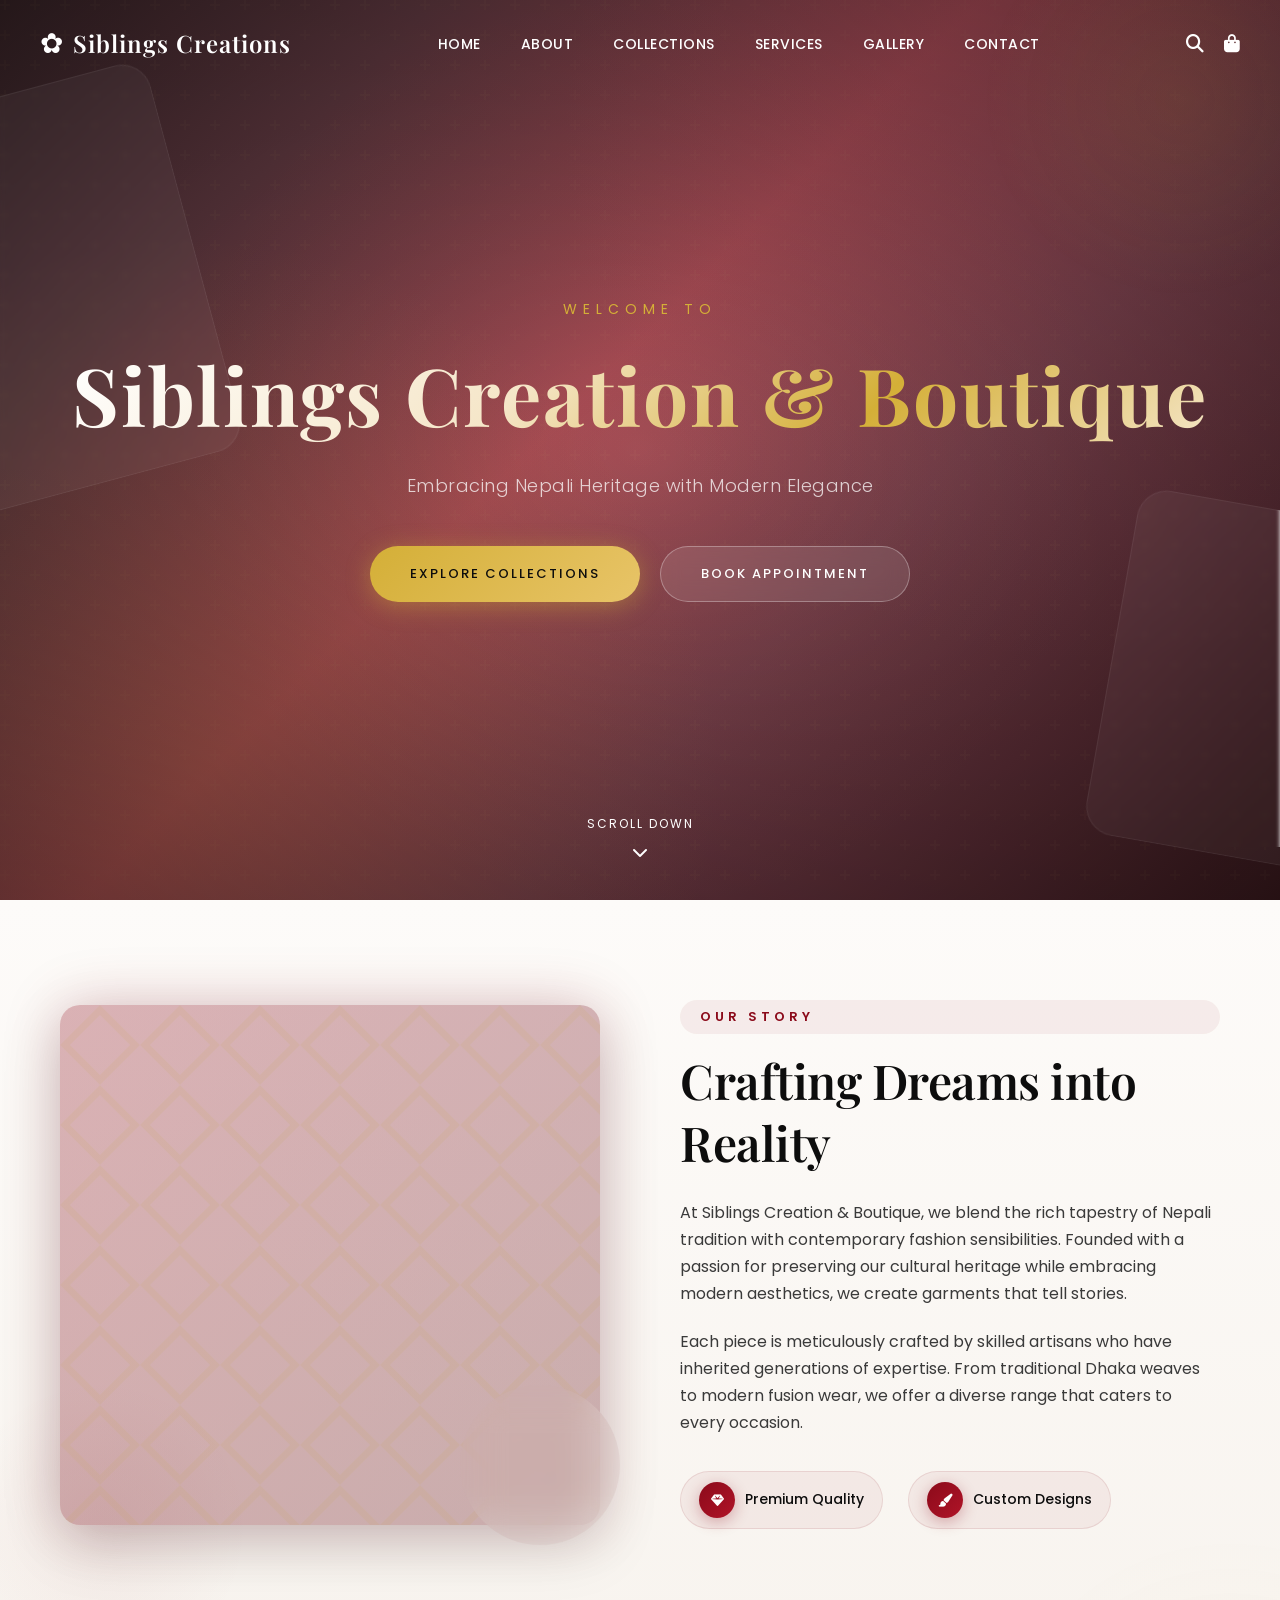
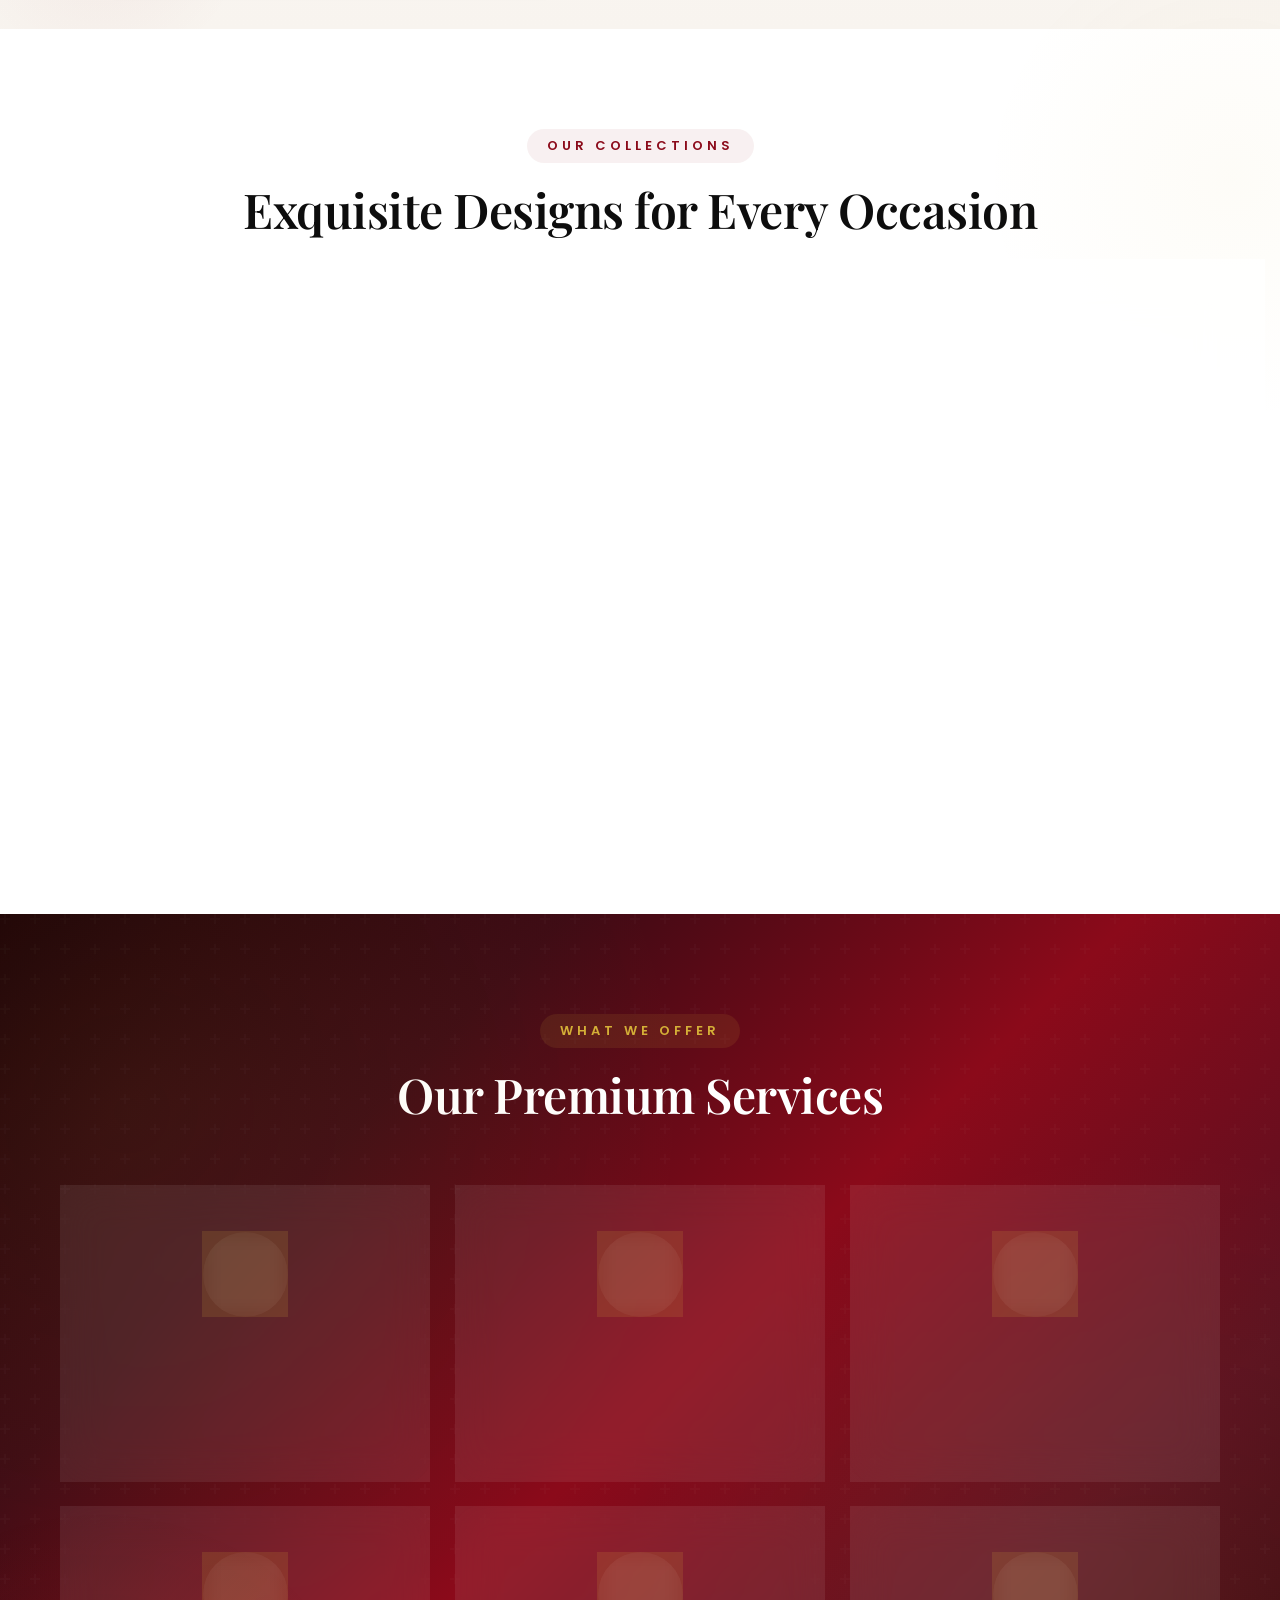
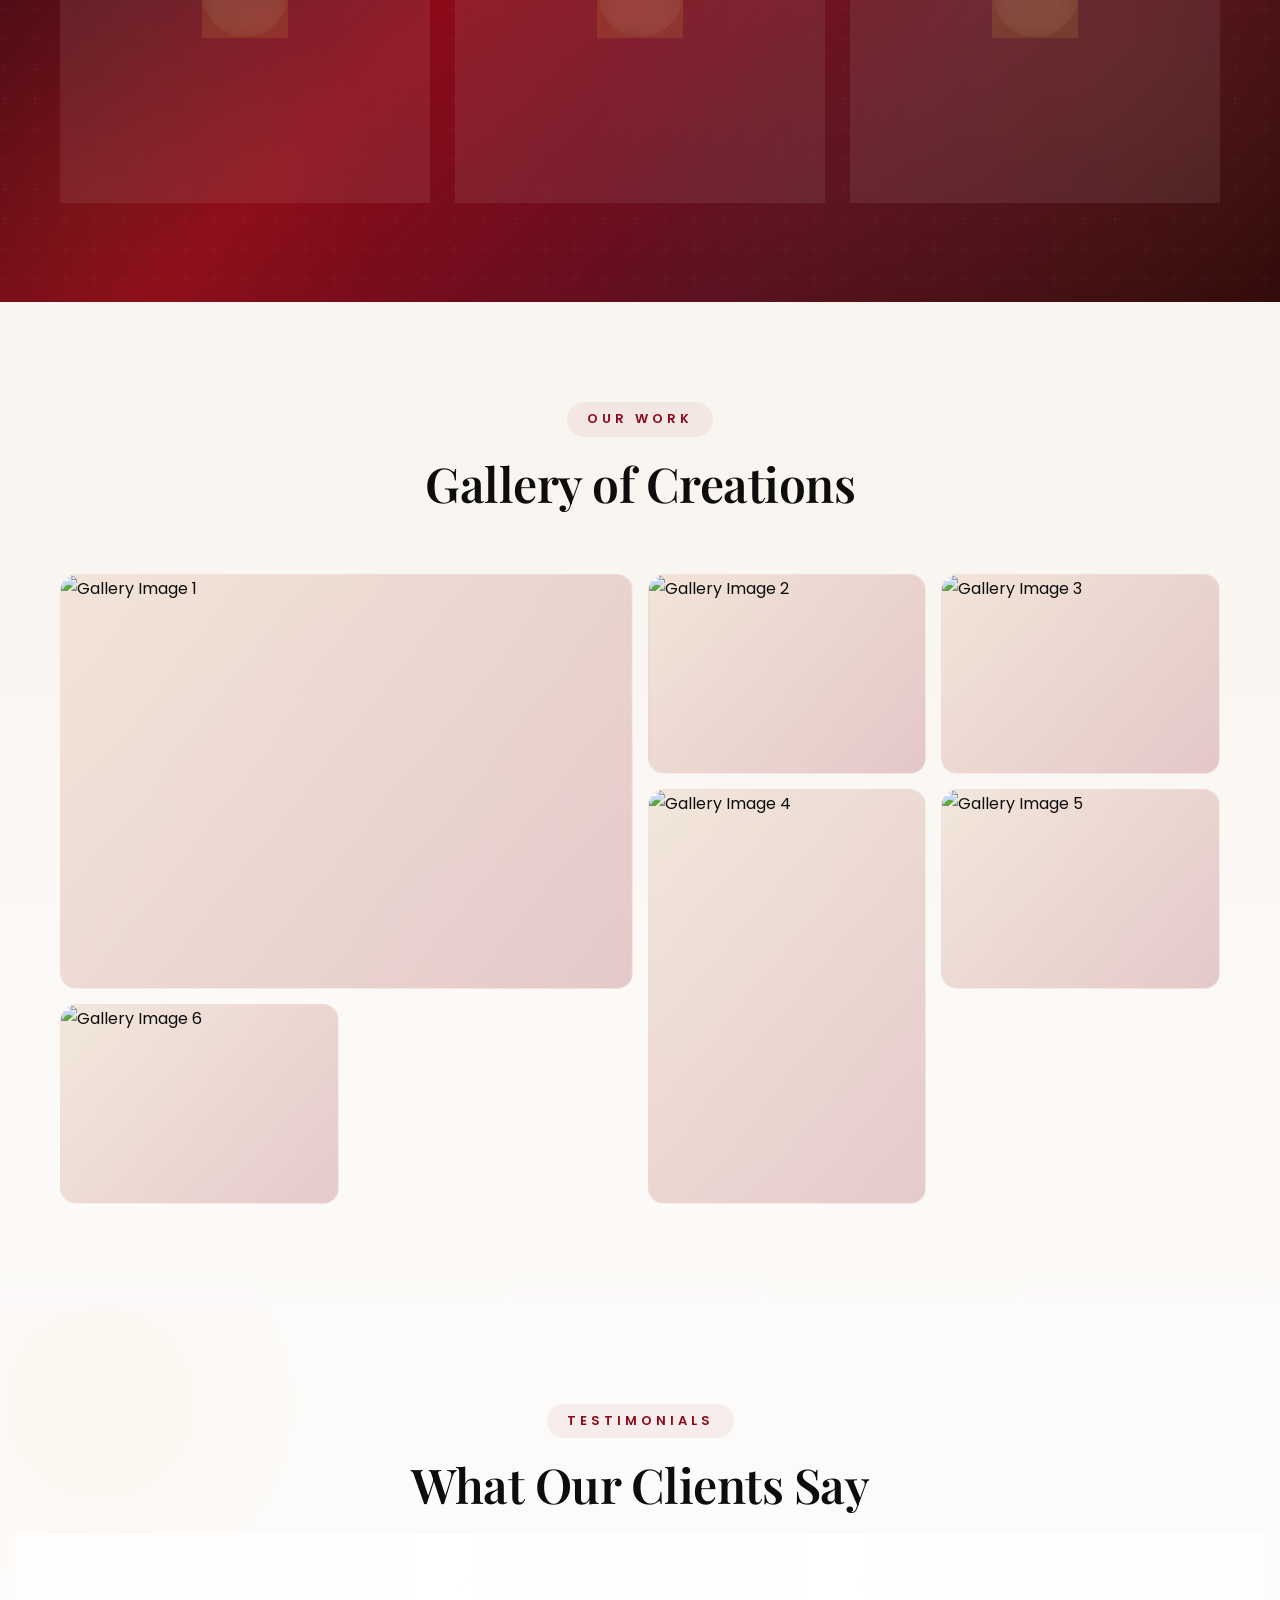
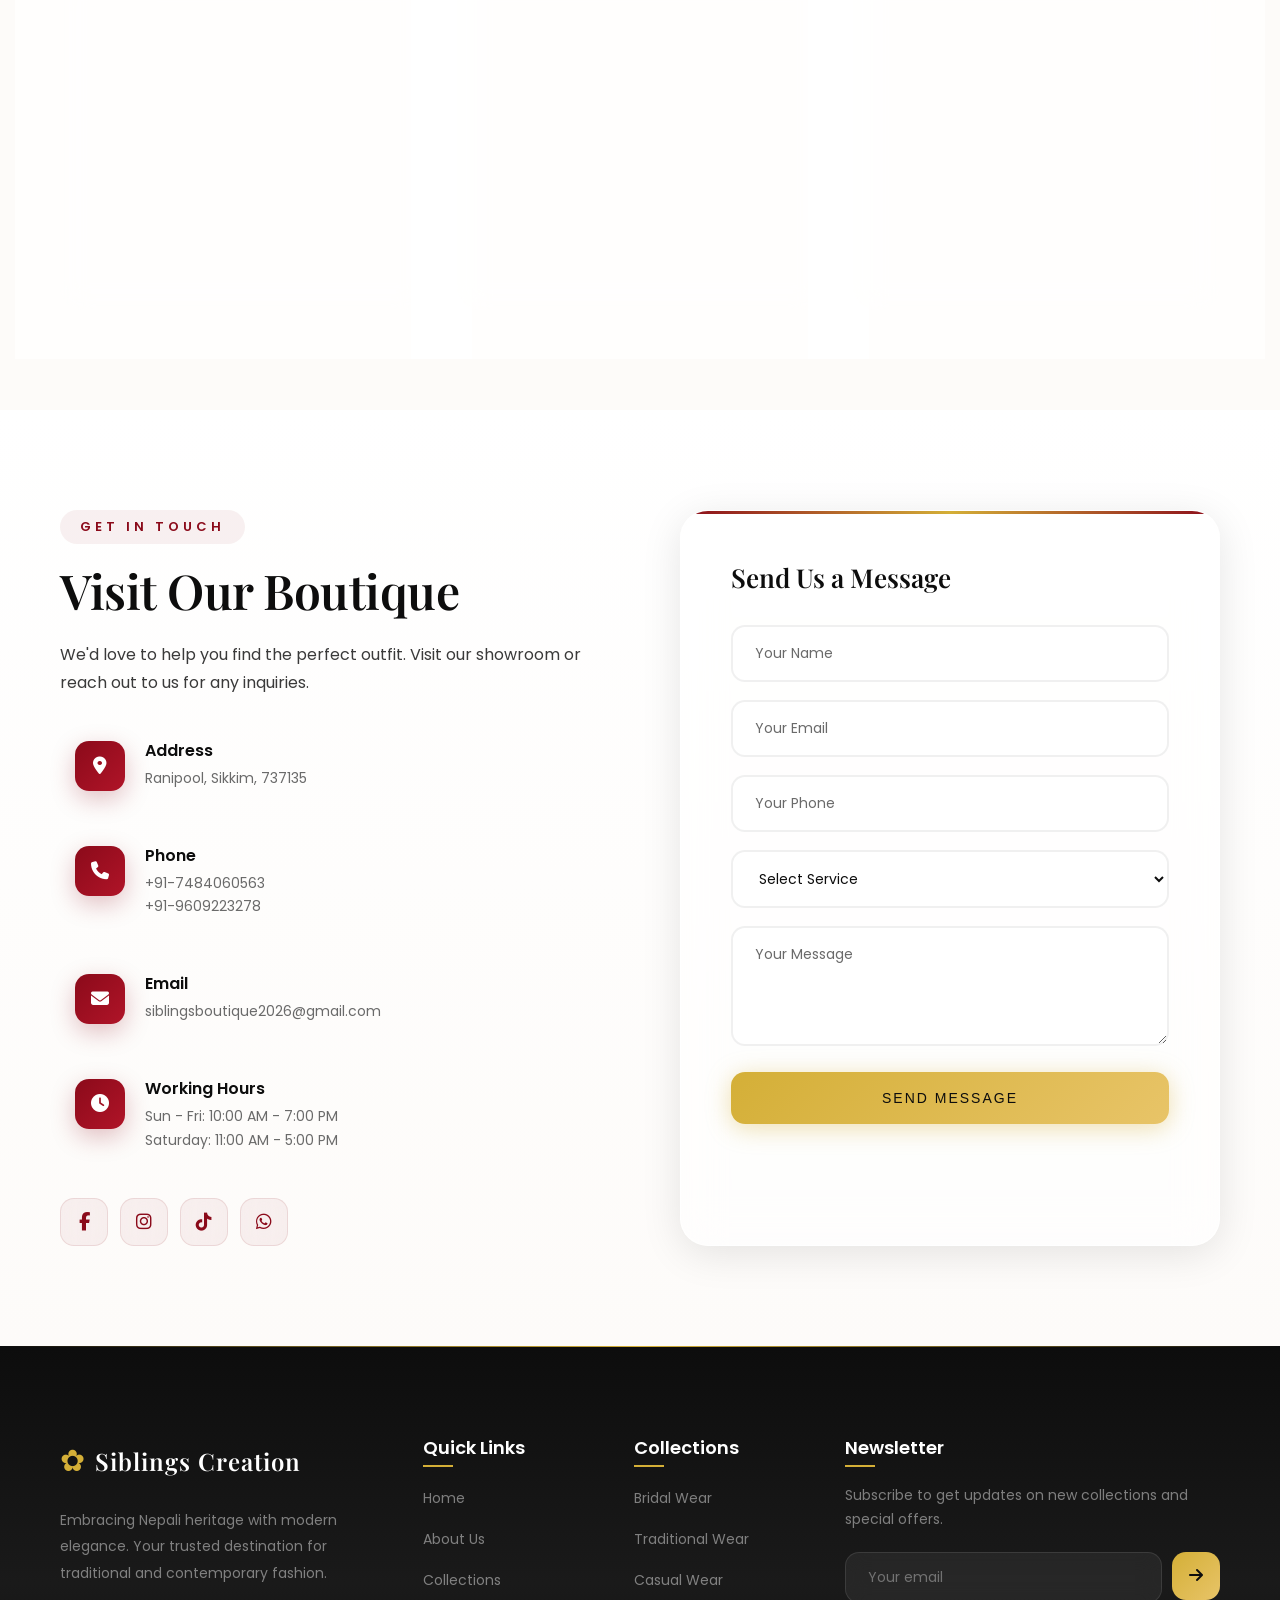
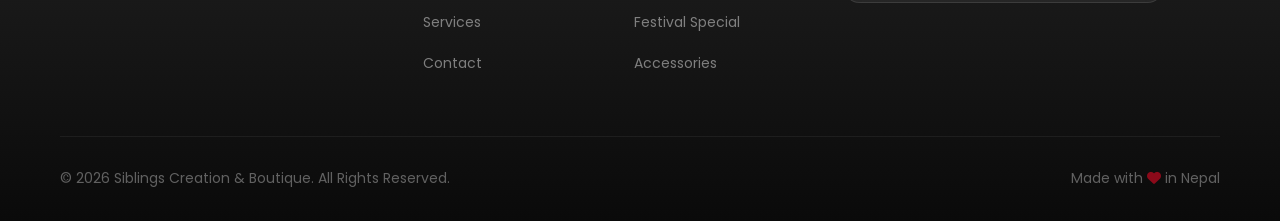
==== index.html @ 32100f0f "ui fixes" ====
<!doctype html>
<html lang="en">
  <head>
    <meta charset="UTF-8" />
    <meta name="viewport" content="width=device-width, initial-scale=1.0" />
    <title>Siblings Creation & Boutique | Nepali Fashion House</title>
    <link rel="stylesheet" href="assets/style.css" />
    <link
      href="https://fonts.googleapis.com/css2?family=Playfair+Display:wght@400;500;600;700&family=Poppins:wght@300;400;500;600&display=swap"
      rel="stylesheet"
    />
    <link
      rel="stylesheet"
      href="https://cdnjs.cloudflare.com/ajax/libs/font-awesome/6.4.0/css/all.min.css"
    />
  </head>
  <script src="https://cdn.jsdelivr.net/npm/emailjs-com@3/dist/email.min.js"></script>
  <body>
    <!-- Navigation -->
    <nav class="navbar">
      <div class="nav-container">
        <a href="#" class="logo">
          <span class="logo-icon">✿</span>
          <span class="logo-text">Siblings Creations</span>
        </a>
        <ul class="nav-links">
          <li><a href="#home">Home</a></li>
          <li><a href="#about">About</a></li>
          <li><a href="#collections">Collections</a></li>
          <li><a href="#services">Services</a></li>
          <li><a href="#gallery">Gallery</a></li>
          <li><a href="#contact">Contact</a></li>
        </ul>
        <div class="nav-icons">
          <a href="#" class="icon"><i class="fas fa-search"></i></a>
          <a href="#" class="icon"><i class="fas fa-shopping-bag"></i></a>
        </div>
        <div class="hamburger">
          <span></span>
          <span></span>
          <span></span>
        </div>
      </div>
    </nav>

    <!-- Hero Section -->
    <section id="home" class="hero">
      <div class="hero-overlay"></div>
      <div class="hero-glass-panel left"></div>
      <div class="hero-glass-panel right"></div>
      <div class="hero-content">
        <p class="hero-subtitle">Welcome to</p>
        <h1 class="hero-title">Siblings Creation & Boutique</h1>
        <p class="hero-tagline">
          Embracing Nepali Heritage with Modern Elegance
        </p>
        <div class="hero-buttons">
          <a href="#collections" class="btn btn-primary">Explore Collections</a>
          <a href="#contact" class="btn btn-secondary">Book Appointment</a>
        </div>
      </div>
      <div class="scroll-indicator">
        <span>Scroll Down</span>
        <i class="fas fa-chevron-down"></i>
      </div>
    </section>

    <!-- About Section -->
    <section id="about" class="about">
      <div class="container">
        <div class="about-grid">
          <div class="about-image">
            <div class="image-frame">
              <div class="pattern-overlay"></div>
            </div>
            <div class="experience-badge">
              <span class="years">10+</span>
              <span class="text">Years of Excellence</span>
            </div>
          </div>
          <div class="about-content">
            <span class="section-subtitle">Our Story</span>
            <h2 class="section-title">Crafting Dreams into Reality</h2>
            <p class="about-text">
              At Siblings Creation & Boutique, we blend the rich tapestry of
              Nepali tradition with contemporary fashion sensibilities. Founded
              with a passion for preserving our cultural heritage while
              embracing modern aesthetics, we create garments that tell stories.
            </p>
            <p class="about-text">
              Each piece is meticulously crafted by skilled artisans who have
              inherited generations of expertise. From traditional Dhaka weaves
              to modern fusion wear, we offer a diverse range that caters to
              every occasion.
            </p>
            <div class="about-features">
              <div class="feature">
                <i class="fas fa-gem"></i>
                <span>Premium Quality</span>
              </div>
              <div class="feature">
                <i class="fas fa-paint-brush"></i>
                <span>Custom Designs</span>
              </div>
              <!-- <div class="feature">
                            <i class="fas fa-heart"></i>
                            <span>Made with Love</span>
                        </div> -->
            </div>
          </div>
        </div>
      </div>
    </section>

    <!-- Collections Section -->
    <section id="collections" class="collections">
      <div class="container">
        <div class="section-header">
          <span class="section-subtitle">Our Collections</span>
          <h2 class="section-title">Exquisite Designs for Every Occasion</h2>
        </div>
        <div class="collections-grid">
          <div class="collection-card">
            <div class="card-image">
              <img
                src="https://images.unsplash.com/photo-1594552072238-b8a33785b261?w=800&q=80"
                alt="Bridal collection"
                loading="lazy"
              />
            </div>
            <div class="card-content">
              <h3>Bridal Collection</h3>
              <p>
                Stunning wedding attire featuring traditional Nepali
                craftsmanship
              </p>
              <a
                href=" https://images.unsplash.com/photo-1583391733956-6c78276477e2?w=800&q=80"
                class="card-link"
                >View Collection <i class="fas fa-arrow-right"></i
              ></a>
            </div>
          </div>
          <div class="collection-card">
            <div class="card-image">
              <img
                src="https://i.pinimg.com/236x/23/07/ea/2307eaa45e658d9c0087beb0f85d4108.jpg"
                alt="Traditional wear collection"
                loading="lazy"
              />
            </div>
            <div class="card-content">
              <h3>Traditional Wear</h3>
              <p>
                Authentic Nepali attire including Gunyu Choli, Daura Suruwal &
                more
              </p>
              <a href="#" class="card-link"
                >View Collection <i class="fas fa-arrow-right"></i
              ></a>
            </div>
          </div>
          <div class="collection-card">
            <div class="card-image">
              <img
                src="https://i.pinimg.com/736x/b3/bd/19/b3bd1924df030eb79a5db37f734bcda7.jpg"
                alt="Casual elegance collection"
                loading="lazy"
              />
            </div>
            <div class="card-content">
              <h3>Casual Elegance</h3>
              <p>Modern fusion wear perfect for everyday sophistication</p>
              <a href="#" class="card-link"
                >View Collection <i class="fas fa-arrow-right"></i
              ></a>
            </div>
          </div>
          <div class="collection-card">
            <div class="card-image">
              <img
                src="https://i.pinimg.com/originals/2b/9d/82/2b9d82a13e170312ee9fc6c468563001.jpg"
                alt="Festival special collection"
                loading="lazy"
              />
            </div>
            <div class="card-content">
              <h3>Festival Special</h3>
              <p>Celebrate Dashain, Tihar & special occasions in style</p>
              <a href="#" class="card-link"
                >View Collection <i class="fas fa-arrow-right"></i
              ></a>
            </div>
          </div>
        </div>
      </div>
    </section>

    <!-- Services Section -->
    <section id="services" class="services">
      <div class="container">
        <div class="section-header light">
          <span class="section-subtitle">What We Offer</span>
          <h2 class="section-title">Our Premium Services</h2>
        </div>
        <div class="services-grid">
          <div class="service-card">
            <div class="service-icon">
              <i class="fas fa-cut"></i>
            </div>
            <h3>Custom Tailoring</h3>
            <p>Perfect fit guaranteed with our expert tailoring services</p>
          </div>
          <div class="service-card">
            <div class="service-icon">
              <i class="fas fa-pencil-ruler"></i>
            </div>
            <h3>Design Consultation</h3>
            <p>Personal styling and design advice from our fashion experts</p>
          </div>
          <div class="service-card">
            <div class="service-icon">
              <i class="fas fa-magic"></i>
            </div>
            <h3>Alterations</h3>
            <p>
              Expert alterations to make your existing garments fit perfectly
            </p>
          </div>
          <div class="service-card">
            <div class="service-icon">
              <i class="fas fa-tshirt"></i>
            </div>
            <h3>Ready to Wear</h3>
            <p>
              Curated collection of ready-to-wear traditional & modern outfits
            </p>
          </div>
          <div class="service-card">
            <div class="service-icon">
              <i class="fas fa-truck"></i>
            </div>
            <h3>Home Delivery</h3>
            <p>Convenient delivery across Nepal and international shipping</p>
          </div>
          <div class="service-card">
            <div class="service-icon">
              <i class="fas fa-users"></i>
            </div>
            <h3>Bulk Orders</h3>
            <p>Special packages for weddings, events, and corporate orders</p>
          </div>
        </div>
      </div>
    </section>

    <!-- Gallery Section -->
    <section id="gallery" class="gallery">
      <div class="container">
        <div class="section-header">
          <span class="section-subtitle">Our Work</span>
          <h2 class="section-title">Gallery of Creations</h2>
        </div>
        <div class="gallery-grid">
          <div
            class="gallery-item large"
            data-img="https://images.unsplash.com/photo-1594552072238-b8a33785b261?w=800&q=80"
          >
            <img
              src="https://images.unsplash.com/photo-1594552072238-b8a33785b261?w=800&q=80"
              alt="Gallery Image 1"
              class="gallery-img"
            />
            <div class="gallery-overlay zoom-btn">
              <i class="fas fa-search-plus"></i>
            </div>
          </div>
          <div
            class="gallery-item"
            data-img="https://i.pinimg.com/236x/23/07/ea/2307eaa45e658d9c0087beb0f85d4108.jpg"
          >
            <img
              src="https://i.pinimg.com/236x/23/07/ea/2307eaa45e658d9c0087beb0f85d4108.jpg"
              alt="Gallery Image 2"
              class="gallery-img"
            />
            <div class="gallery-overlay zoom-btn">
              <i class="fas fa-search-plus"></i>
            </div>
          </div>
          <div
            class="gallery-item"
            data-img="https://i.pinimg.com/736x/b3/bd/19/b3bd1924df030eb79a5db37f734bcda7.jpg"
          >
            <img
              src="https://i.pinimg.com/736x/b3/bd/19/b3bd1924df030eb79a5db37f734bcda7.jpg"
              alt="Gallery Image 3"
              class="gallery-img"
            />
            <div class="gallery-overlay zoom-btn">
              <i class="fas fa-search-plus"></i>
            </div>
          </div>
          <div
            class="gallery-item tall"
            data-img="https://i.pinimg.com/originals/2b/9d/82/2b9d82a13e170312ee9fc6c468563001.jpg"
          >
            <img
              src="https://i.pinimg.com/originals/2b/9d/82/2b9d82a13e170312ee9fc6c468563001.jpg"
              alt="Gallery Image 4"
              class="gallery-img"
            />
            <div class="gallery-overlay zoom-btn">
              <i class="fas fa-search-plus"></i>
            </div>
          </div>
          <div
            class="gallery-item"
            data-img="https://images.unsplash.com/photo-1583391733956-6c78276477e2?w=800&q=80"
          >
            <img
              src="https://images.unsplash.com/photo-1583391733956-6c78276477e2?w=800&q=80"
              alt="Gallery Image 5"
              class="gallery-img"
            />
            <div class="gallery-overlay zoom-btn">
              <i class="fas fa-search-plus"></i>
            </div>
          </div>
          <div
            class="gallery-item"
            data-img="https://images.unsplash.com/photo-1438761681033-6461ffad8d80?w=800&q=80"
          >
            <img
              src="https://images.unsplash.com/photo-1438761681033-6461ffad8d80?w=800&q=80"
              alt="Gallery Image 6"
              class="gallery-img"
            />
            <div class="gallery-overlay zoom-btn">
              <i class="fas fa-search-plus"></i>
            </div>
          </div>
        </div>
        <!-- Zoom Modal -->
        <div id="zoomModal" class="zoom-modal">
          <span class="zoom-close">&times;</span>
          <img class="zoom-modal-img" src="" alt="Zoomed Image" />
        </div>
      </div>
    </section>

    <!-- Testimonials Section -->
    <section class="testimonials">
      <div class="container">
        <div class="section-header">
          <span class="section-subtitle">Testimonials</span>
          <h2 class="section-title">What Our Clients Say</h2>
        </div>
        <div class="testimonials-grid">
          <div class="testimonial-card">
            <div class="stars">
              <i class="fas fa-star"></i>
              <i class="fas fa-star"></i>
              <i class="fas fa-star"></i>
              <i class="fas fa-star"></i>
              <i class="fas fa-star"></i>
            </div>
            <p class="testimonial-text">
              "My wedding lehenga was absolutely stunning! The attention to
              detail and craftsmanship exceeded all my expectations. Thank you
              Siblings Creation!"
            </p>
            <div class="testimonial-author">
              <div
                class="author-avatar"
                style="
                  background-image: url(&quot;https://images.unsplash.com/photo-1438761681033-6461ffad8d80?w=100&q=80&quot;);
                "
              ></div>
              <div class="author-info">
                <h4>Sita Sharma</h4>
                <span>Bride, Kathmandu</span>
              </div>
            </div>
          </div>
          <div class="testimonial-card">
            <div class="stars">
              <i class="fas fa-star"></i>
              <i class="fas fa-star"></i>
              <i class="fas fa-star"></i>
              <i class="fas fa-star"></i>
              <i class="fas fa-star"></i>
            </div>
            <p class="testimonial-text">
              "The best boutique in Nepal for traditional wear. Their Dhaka
              fabric collection is unmatched. Highly recommend for anyone
              looking for quality!"
            </p>
            <div class="testimonial-author">
              <div
                class="author-avatar"
                style="
                  background-image: url(&quot;https://images.unsplash.com/photo-1507003211169-0a1dd7228f2d?w=100&q=80&quot;);
                "
              ></div>
              <div class="author-info">
                <h4>Ram Thapa</h4>
                <span>Regular Customer</span>
              </div>
            </div>
          </div>
          <div class="testimonial-card">
            <div class="stars">
              <i class="fas fa-star"></i>
              <i class="fas fa-star"></i>
              <i class="fas fa-star"></i>
              <i class="fas fa-star"></i>
              <i class="fas fa-star"></i>
            </div>
            <p class="testimonial-text">
              "Ordered matching outfits for our entire family for Dashain.
              Everyone loved them! The fitting was perfect and delivery was on
              time."
            </p>
            <div class="testimonial-author">
              <div
                class="author-avatar"
                style="
                  background-image: url(&quot;https://images.unsplash.com/photo-1494790108377-be9c29b29330?w=100&q=80&quot;);
                "
              ></div>
              <div class="author-info">
                <h4>Anita Gurung</h4>
                <span>Family Customer</span>
              </div>
            </div>
          </div>
        </div>
      </div>
    </section>

    <!-- Contact Section -->
    <section id="contact" class="contact">
      <div class="container">
        <div class="contact-grid">
          <div class="contact-info">
            <span class="section-subtitle">Get in Touch</span>
            <h2 class="section-title">Visit Our Boutique</h2>
            <p class="contact-text">
              We'd love to help you find the perfect outfit. Visit our showroom
              or reach out to us for any inquiries.
            </p>
            <div class="info-items">
              <div class="info-item">
                <i class="fas fa-map-marker-alt"></i>
                <div>
                  <h4>Address</h4>
                  <p>Ranipool, Sikkim, 737135</p>
                </div>
              </div>
              <div class="info-item">
                <i class="fas fa-phone"></i>
                <div>
                  <h4>Phone</h4>
                  <p>+91-7484060563</p>
                  <p>+91-9609223278</p>
                </div>
              </div>
              <div class="info-item">
                <i class="fas fa-envelope"></i>
                <div>
                  <h4>Email</h4>
                  <p>siblingsboutique2026@gmail.com</p>
                </div>
              </div>
              <div class="info-item">
                <i class="fas fa-clock"></i>
                <div>
                  <h4>Working Hours</h4>
                  <p>Sun - Fri: 10:00 AM - 7:00 PM</p>
                  <p>Saturday: 11:00 AM - 5:00 PM</p>
                </div>
              </div>
            </div>
            <div class="social-links">
              <a href="#" class="social-link"
                ><i class="fab fa-facebook-f"></i
              ></a>
              <a href="#" class="social-link"
                ><i class="fab fa-instagram"></i
              ></a>
              <a href="#" class="social-link"><i class="fab fa-tiktok"></i></a>
              <a href="#" class="social-link"
                ><i class="fab fa-whatsapp"></i
              ></a>
            </div>
          </div>
          <div class="contact-form-container">
            <form class="contact-form" id="contact-form">
              <h3>Send Us a Message</h3>

              <div class="form-group">
                <input
                  type="text"
                  name="name"
                  placeholder="Your Name"
                  required
                />
              </div>

              <div class="form-group">
                <input
                  type="email"
                  name="email"
                  placeholder="Your Email"
                  required
                />
              </div>

              <div class="form-group">
                <input type="tel" name="phone" placeholder="Your Phone" />
              </div>

              <div class="form-group">
                <select name="service">
                  <option value="">Select Service</option>
                  <option value="Bridal Wear">Bridal Wear</option>
                  <option value="Traditional Wear">Traditional Wear</option>
                  <option value="Custom Tailoring">Custom Tailoring</option>
                  <option value="Alterations">Alterations</option>
                  <option value="Other">Other</option>
                </select>
              </div>

              <div class="form-group">
                <textarea
                  name="message"
                  placeholder="Your Message"
                  rows="4"
                  required
                ></textarea>
              </div>

              <button type="submit" class="btn btn-primary full-width">
                Send Message
              </button>
            </form>
          </div>
        </div>
      </div>
    </section>

    <!-- Footer -->
    <footer class="footer">
      <div class="container">
        <div class="footer-grid">
          <div class="footer-brand">
            <a href="#" class="footer-logo">
              <span class="logo-icon">✿</span>
              <span class="logo-text">Siblings Creation</span>
            </a>
            <p>
              Embracing Nepali heritage with modern elegance. Your trusted
              destination for traditional and contemporary fashion.
            </p>
          </div>
          <div class="footer-links">
            <h4>Quick Links</h4>
            <ul>
              <li><a href="#home">Home</a></li>
              <li><a href="#about">About Us</a></li>
              <li><a href="#collections">Collections</a></li>
              <li><a href="#services">Services</a></li>
              <li><a href="#contact">Contact</a></li>
            </ul>
          </div>
          <div class="footer-links">
            <h4>Collections</h4>
            <ul>
              <li><a href="#">Bridal Wear</a></li>
              <li><a href="#">Traditional Wear</a></li>
              <li><a href="#">Casual Wear</a></li>
              <li><a href="#">Festival Special</a></li>
              <li><a href="#">Accessories</a></li>
            </ul>
          </div>
          <div class="footer-newsletter">
            <h4>Newsletter</h4>
            <p>
              Subscribe to get updates on new collections and special offers.
            </p>
            <form class="newsletter-form">
              <input type="email" placeholder="Your email" />
              <button type="submit"><i class="fas fa-arrow-right"></i></button>
            </form>
          </div>
        </div>
        <div class="footer-bottom">
          <p>&copy; 2026 Siblings Creation & Boutique. All Rights Reserved.</p>
          <p>Made with <i class="fas fa-heart"></i> in Nepal</p>
        </div>
      </div>
    </footer>

    <script>
      // Navbar scroll effect
      window.addEventListener("scroll", function () {
        const navbar = document.querySelector(".navbar");
        if (window.scrollY > 50) {
          navbar.classList.add("scrolled");
        } else {
          navbar.classList.remove("scrolled");
        }
      });

      // Mobile menu toggle
      const hamburger = document.querySelector(".hamburger");
      const navLinks = document.querySelector(".nav-links");

      hamburger.addEventListener("click", function () {
        hamburger.classList.toggle("active");
        navLinks.classList.toggle("active");
      });

      // Smooth scroll for navigation links
      document.querySelectorAll('a[href^="#"]').forEach((anchor) => {
        anchor.addEventListener("click", function (e) {
          e.preventDefault();
          const target = document.querySelector(this.getAttribute("href"));
          if (target) {
            target.scrollIntoView({
              behavior: "smooth",
              block: "start",
            });
            // Close mobile menu if open
            hamburger.classList.remove("active");
            navLinks.classList.remove("active");
          }
        });
      });

      // Animate elements on scroll
      const observerOptions = {
        threshold: 0.1,
        rootMargin: "0px 0px -50px 0px",
      };

      const observer = new IntersectionObserver((entries) => {
        entries.forEach((entry) => {
          if (entry.isIntersecting) {
            entry.target.classList.add("animate");
          }
        });
      }, observerOptions);

      document
        .querySelectorAll(
          ".collection-card, .service-card, .testimonial-card, .gallery-item",
        )
        .forEach((el) => {
          observer.observe(el);
        });

      // Gallery Zoom Feature
      // Zoom on hover (CSS handled), Zoom on click (JS modal)
      document.querySelectorAll(".gallery-overlay.zoom-btn").forEach((btn) => {
        btn.addEventListener("click", function (e) {
          e.stopPropagation();
          const galleryItem = btn.closest(".gallery-item");
          const imgSrc = galleryItem.getAttribute("data-img");
          const modal = document.getElementById("zoomModal");
          const modalImg = modal.querySelector(".zoom-modal-img");
          modalImg.src = imgSrc;
          modal.style.display = "flex";
        });
      });
      document.querySelector(".zoom-close").onclick = function () {
        document.getElementById("zoomModal").style.display = "none";
      };
      document.getElementById("zoomModal").onclick = function (e) {
        if (e.target === this) this.style.display = "none";
      };
    </script>

    <script>
      document.addEventListener("DOMContentLoaded", function () {
        emailjs.init("EKF-AGamdb8xnqIdV");

        const form = document.getElementById("contact-form");

        form.addEventListener("submit", function (e) {
          e.preventDefault();

          const data = {
            name: form.name.value,
            email: form.email.value,
            time: new Date().toLocaleString(),
            message: `Name: ${form.name.value}
            Contact: ${form.phone.value}
            Interested in: ${form.service.value}
            Message: ${form.message.value}`,
          };

          emailjs
            .send("service_w2xlf6d", "template_p185k4a", data)
            .then(() => {
              alert("Message sent!");
              form.reset();
            })
            .catch((err) => {
              console.error(err);
              alert("Failed to send");
            });
        });
      });
    </script>
  </body>
</html>
---- assets/style.css ----
/* Gallery Zoom Styles */
.gallery-item {
  position: relative;
  overflow: hidden;
}
.gallery-img {
  width: 100%;
  height: 100%;
  object-fit: cover;
  transition: transform 0.4s cubic-bezier(0.4, 0, 0.2, 1);
}
.gallery-item:hover .gallery-img {
  transform: scale(1.12);
  filter: brightness(0.92) contrast(1.1);
}
.gallery-overlay.zoom-btn {
  position: absolute;
  top: 50%;
  left: 50%;
  transform: translate(-50%, -50%);
  background: rgba(0, 0, 0, 0.5);
  color: #fff;
  border-radius: 50%;
  width: 98px;
  height: 98px;
  display: flex;
  align-items: center;
  justify-content: center;
  opacity: 0;
  transition: opacity 0.3s;
  cursor: pointer;
  z-index: 2;
}
.gallery-item:hover .gallery-overlay.zoom-btn {
  opacity: 1;
}

/* Zoom Modal */
.zoom-modal {
  display: none;
  position: fixed;
  z-index: 9999;
  left: 0;
  top: 0;
  width: 100vw;
  height: 100vh;
  background: rgba(0, 0, 0, 0.8);
  align-items: center;
  justify-content: center;
  flex-direction: column;
}
.zoom-modal-img {
  max-width: 90vw;
  max-height: 80vh;
  border-radius: 12px;
  box-shadow: 0 8px 32px rgba(0, 0, 0, 0.4);
  animation: zoomIn 0.3s;
}
@keyframes zoomIn {
  from {
    transform: scale(0.8);
    opacity: 0;
  }
  to {
    transform: scale(1);
    opacity: 1;
  }
}
.zoom-close {
  position: absolute;
  top: 32px;
  right: 48px;
  font-size: 2.5rem;
  color: #fff;
  cursor: pointer;
  z-index: 10001;
  transition: color 0.2s;
}
.zoom-close:hover {
  color: #ffb6c1;
}
/* ========================================
   Siblings Creation & Boutique
   Premium Glassmorphism Nepali Fashion Website
   ======================================== */

/* CSS Variables */
:root {
  --primary-color: #8b0a1a;
  --primary-dark: #5a0610;
  --primary-light: #b01428;
  --secondary-color: #d4a574;
  --secondary-light: #e8c9a8;
  --accent-gold: #d4af37;
  --accent-gold-light: #f4e4b5;
  --accent-rose-gold: #b76e79;
  --text-dark: #0d0d0d;
  --text-medium: #3a3a3a;
  --text-light: #6a6a6a;
  --white: #ffffff;
  --off-white: #fdfbf9;
  --cream: #f8f4ef;
  --border-color: #e8e3db;

  /* Premium Glass Effects */
  --glass-bg: rgba(255, 255, 255, 0.15);
  --glass-bg-light: rgba(255, 255, 255, 0.25);
  --glass-bg-dark: rgba(0, 0, 0, 0.1);
  --glass-border: rgba(255, 255, 255, 0.3);
  --glass-border-dark: rgba(255, 255, 255, 0.1);
  --glass-shadow: 0 8px 32px rgba(0, 0, 0, 0.1);
  --glass-blur: blur(20px);
  --glass-blur-heavy: blur(40px);

  /* Premium Shadows */
  --shadow-soft: 0 4px 30px rgba(0, 0, 0, 0.06);
  --shadow-medium: 0 8px 40px rgba(0, 0, 0, 0.1);
  --shadow-strong: 0 20px 60px rgba(0, 0, 0, 0.15);
  --shadow-glow: 0 0 40px rgba(212, 175, 55, 0.3);
  --shadow-glow-red: 0 0 60px rgba(139, 10, 26, 0.2);

  --transition-fast: 0.3s cubic-bezier(0.4, 0, 0.2, 1);
  --transition-medium: 0.5s cubic-bezier(0.4, 0, 0.2, 1);
  --transition-slow: 0.8s cubic-bezier(0.4, 0, 0.2, 1);
  --font-heading: "Playfair Display", serif;
  --font-body: "Poppins", sans-serif;
}

/* Reset & Base Styles */
* {
  margin: 0;
  padding: 0;
  box-sizing: border-box;
}

html {
  scroll-behavior: smooth;
  width: 100%;
  overflow-x: hidden;
}

body {
  font-family: var(--font-body);
  font-size: 16px;
  line-height: 1.7;
  color: var(--text-dark);
  background-color: var(--white);
  overflow-x: hidden;
  width: 100%;
}

h1,
h2,
h3,
h4,
h5,
h6 {
  font-family: var(--font-heading);
  font-weight: 600;
  line-height: 1.3;
}

a {
  text-decoration: none;
  color: inherit;
  transition: var(--transition-fast);
}

ul {
  list-style: none;
}

img {
  max-width: 100%;
  height: auto;
}

.container {
  max-width: 1200px;
  margin: 0 auto;
  padding: 0 20px;
}

/* ========================================
   Navigation
   ======================================== */
.navbar {
  position: fixed;
  top: 0;
  left: 0;
  width: 100%;
  z-index: 1000;
  padding: 20px 0;
  transition: var(--transition-medium);
}

.navbar.scrolled {
  background: rgba(255, 255, 255, 0.65);
  backdrop-filter: var(--glass-blur);
  -webkit-backdrop-filter: var(--glass-blur);
  padding: 12px 0;
  box-shadow: 0 4px 30px rgba(0, 0, 0, 0.08);
  border-bottom: 1px solid rgba(255, 255, 255, 0.5);
}

.nav-container {
  max-width: 1400px;
  margin: 0 auto;
  padding: 0 40px;
  display: flex;
  align-items: center;
  justify-content: space-between;
}

.logo {
  display: flex;
  align-items: center;
  gap: 10px;
  color: var(--white);
  transition: var(--transition-fast);
}

.navbar.scrolled .logo {
  color: var(--primary-color);
}

.logo-icon {
  font-size: 28px;
}

.logo-text {
  font-family: var(--font-heading);
  font-size: 24px;
  font-weight: 600;
  letter-spacing: 1px;
}

.nav-links {
  display: flex;
  gap: 40px;
}

.nav-links a {
  color: var(--white);
  font-size: 14px;
  font-weight: 500;
  letter-spacing: 0.5px;
  text-transform: uppercase;
  position: relative;
}

.navbar.scrolled .nav-links a {
  color: var(--text-dark);
}

.nav-links a::after {
  content: "";
  position: absolute;
  bottom: -5px;
  left: 0;
  width: 0;
  height: 2px;
  background: var(--accent-gold);
  transition: var(--transition-fast);
}

.nav-links a:hover::after {
  width: 100%;
}

.nav-icons {
  display: flex;
  gap: 20px;
}

.nav-icons .icon {
  color: var(--white);
  font-size: 18px;
}

.navbar.scrolled .nav-icons .icon {
  color: var(--text-dark);
}

.nav-icons .icon:hover {
  color: var(--accent-gold);
}

.hamburger {
  display: none;
  flex-direction: column;
  gap: 5px;
  cursor: pointer;
}

.hamburger span {
  display: block;
  width: 25px;
  height: 2px;
  background: var(--white);
  transition: var(--transition-fast);
}

.navbar.scrolled .hamburger span {
  background: var(--text-dark);
}

/* ========================================
   Hero Section
   ======================================== */
.hero {
  position: relative;
  height: 100vh;
  min-height: 700px;
  display: flex;
  align-items: center;
  justify-content: center;
  background:
    linear-gradient(
      135deg,
      rgba(26, 0, 5, 0.85) 0%,
      rgba(61, 10, 20, 0.8) 20%,
      rgba(139, 10, 26, 0.75) 45%,
      rgba(90, 16, 32, 0.8) 65%,
      rgba(42, 3, 8, 0.9) 100%
    ),
    url("https://images.pexels.com/photos/16408930/pexels-photo-16408930/free-photo-of-couple-in-traditional-clothing.jpeg")
      center/cover no-repeat;
  overflow: hidden;
}

.hero::before {
  content: "";
  position: absolute;
  top: 0;
  left: 0;
  width: 100%;
  height: 100%;
  background-image:
    radial-gradient(
      circle at 15% 85%,
      rgba(212, 175, 55, 0.15) 0%,
      transparent 40%
    ),
    radial-gradient(
      circle at 85% 15%,
      rgba(183, 110, 121, 0.15) 0%,
      transparent 40%
    ),
    radial-gradient(
      circle at 50% 50%,
      rgba(212, 165, 116, 0.08) 0%,
      transparent 60%
    ),
    url("data:image/svg+xml,%3Csvg width='60' height='60' viewBox='0 0 60 60' xmlns='http://www.w3.org/2000/svg'%3E%3Cg fill='none' fill-rule='evenodd'%3E%3Cg fill='%23C9A961' fill-opacity='0.04'%3E%3Cpath d='M36 34v-4h-2v4h-4v2h4v4h2v-4h4v-2h-4zm0-30V0h-2v4h-4v2h4v4h2V6h4V4h-4zM6 34v-4H4v4H0v2h4v4h2v-4h4v-2H6zM6 4V0H4v4H0v2h4v4h2V6h4V4H6z'/%3E%3C/g%3E%3C/g%3E%3C/svg%3E");
}

/* Floating glass orbs */
.hero::after {
  content: "";
  position: absolute;
  width: 400px;
  height: 400px;
  border-radius: 50%;
  background: radial-gradient(
    circle,
    rgba(212, 175, 55, 0.08),
    transparent 70%
  );
  top: -100px;
  right: -100px;
  animation: floatOrb 8s ease-in-out infinite;
}

@keyframes floatOrb {
  0%,
  100% {
    transform: translate(0, 0) scale(1);
  }
  50% {
    transform: translate(-30px, 30px) scale(1.1);
  }
}

.hero-overlay {
  position: absolute;
  top: 0;
  left: 0;
  width: 100%;
  height: 100%;
  background: radial-gradient(
    ellipse at center,
    transparent 0%,
    rgba(0, 0, 0, 0.4) 100%
  );
}

/* Floating glass panels in hero */
.hero-glass-panel {
  position: absolute;
  border-radius: 30px;
  background: rgba(255, 255, 255, 0.04);
  backdrop-filter: blur(2px);
  border: 1px solid rgba(255, 255, 255, 0.06);
}

.hero-glass-panel.left {
  width: 300px;
  height: 400px;
  top: 10%;
  left: -100px;
  transform: rotate(-15deg);
  animation: floatPanel 10s ease-in-out infinite;
}

.hero-glass-panel.right {
  width: 250px;
  height: 350px;
  bottom: 5%;
  right: -80px;
  transform: rotate(10deg);
  animation: floatPanel 12s ease-in-out infinite reverse;
}

@keyframes floatPanel {
  0%,
  100% {
    transform: rotate(-15deg) translateY(0);
  }
  50% {
    transform: rotate(-12deg) translateY(-20px);
  }
}

.hero-content {
  position: relative;
  text-align: center;
  color: var(--white);
  padding: 0 20px;
  animation: fadeInUp 1.2s ease-out;
}

@keyframes fadeInUp {
  from {
    opacity: 0;
    transform: translateY(40px);
  }
  to {
    opacity: 1;
    transform: translateY(0);
  }
}

.hero-subtitle {
  font-size: 14px;
  letter-spacing: 6px;
  text-transform: uppercase;
  color: var(--accent-gold);
  margin-bottom: 20px;
  font-weight: 400;
}

.hero-title {
  font-size: clamp(40px, 8vw, 80px);
  font-weight: 700;
  margin-bottom: 25px;
  background: linear-gradient(
    135deg,
    var(--white) 0%,
    #f5e6c8 40%,
    var(--accent-gold) 70%,
    #f5e6c8 100%
  );
  -webkit-background-clip: text;
  -webkit-text-fill-color: transparent;
  background-clip: text;
  text-shadow: none;
  letter-spacing: 2px;
}

.hero-tagline {
  font-size: 18px;
  font-weight: 300;
  max-width: 550px;
  margin: 0 auto 45px;
  color: rgba(255, 255, 255, 0.75);
  letter-spacing: 0.5px;
}

.hero-buttons {
  display: flex;
  gap: 20px;
  justify-content: center;
  flex-wrap: wrap;
}

.btn {
  display: inline-flex;
  align-items: center;
  gap: 10px;
  padding: 16px 40px;
  font-size: 13px;
  font-weight: 500;
  letter-spacing: 2px;
  text-transform: uppercase;
  border-radius: 60px;
  cursor: pointer;
  transition: var(--transition-fast);
  border: none;
  position: relative;
  overflow: hidden;
}

.btn::before {
  content: "";
  position: absolute;
  top: 0;
  left: -100%;
  width: 100%;
  height: 100%;
  background: linear-gradient(
    90deg,
    transparent,
    rgba(255, 255, 255, 0.2),
    transparent
  );
  transition: 0.6s;
}

.btn:hover::before {
  left: 100%;
}

.btn-primary {
  background: linear-gradient(135deg, var(--accent-gold), #e8c468);
  color: var(--text-dark);
  box-shadow: 0 4px 25px rgba(212, 175, 55, 0.4);
}

.btn-primary:hover {
  transform: translateY(-3px);
  box-shadow: 0 12px 40px rgba(212, 175, 55, 0.5);
}

.btn-secondary {
  background: rgba(255, 255, 255, 0.1);
  backdrop-filter: blur(10px);
  -webkit-backdrop-filter: blur(10px);
  color: var(--white);
  border: 1px solid rgba(255, 255, 255, 0.3);
}

.btn-secondary:hover {
  background: rgba(255, 255, 255, 0.2);
  border-color: rgba(255, 255, 255, 0.5);
  transform: translateY(-3px);
  box-shadow: 0 8px 30px rgba(255, 255, 255, 0.1);
}

.scroll-indicator {
  position: absolute;
  bottom: 40px;
  left: 50%;
  transform: translateX(-50%);
  display: flex;
  flex-direction: column;
  align-items: center;
  gap: 10px;
  color: var(--white);
  animation: bounce 2s infinite;
}

.scroll-indicator span {
  font-size: 12px;
  letter-spacing: 2px;
  text-transform: uppercase;
}

@keyframes bounce {
  0%,
  20%,
  50%,
  80%,
  100% {
    transform: translateX(-50%) translateY(0);
  }
  40% {
    transform: translateX(-50%) translateY(-10px);
  }
  60% {
    transform: translateX(-50%) translateY(-5px);
  }
}

/* ========================================
   Section Styles
   ======================================== */
section {
  padding: 100px 0;
}

.section-header {
  text-align: center;
  margin-bottom: 60px;
}

.section-subtitle {
  display: inline-block;
  font-size: 13px;
  font-weight: 600;
  letter-spacing: 4px;
  text-transform: uppercase;
  color: var(--primary-color);
  margin-bottom: 15px;
  position: relative;
  padding: 6px 20px;
  background: rgba(139, 10, 26, 0.06);
  border-radius: 30px;
}

.section-header.light .section-subtitle {
  color: var(--accent-gold);
  background: rgba(212, 175, 55, 0.1);
}

.section-title {
  font-size: clamp(32px, 5vw, 48px);
  color: var(--text-dark);
  margin-bottom: 20px;
  letter-spacing: -0.5px;
}

.section-header.light .section-title {
  color: var(--white);
}

/* ========================================
   About Section
   ======================================== */
.about {
  background: linear-gradient(180deg, var(--off-white) 0%, var(--cream) 100%);
  position: relative;
}

.about::before {
  content: "";
  position: absolute;
  width: 300px;
  height: 300px;
  border-radius: 50%;
  background: radial-gradient(circle, rgba(139, 10, 26, 0.05), transparent 70%);
  bottom: -50px;
  left: -50px;
}

.about-grid {
  display: grid;
  grid-template-columns: 1fr 1fr;
  gap: 80px;
  align-items: center;
}

.about-image {
  position: relative;
}

.image-frame {
  position: relative;
  width: 100%;
  height: 520px;
  background:
    linear-gradient(
      135deg,
      rgba(139, 10, 26, 0.3) 0%,
      rgba(90, 6, 16, 0.3) 100%
    ),
    url("https://i.pinimg.com/474x/f0/d9/6d/f0d96d8435a4882bf3dc7051c1ebb771.jpg")
      center/cover no-repeat;
  border-radius: 20px;
  overflow: hidden;
  box-shadow: var(--shadow-strong), var(--shadow-glow-red);
}

.pattern-overlay {
  position: absolute;
  top: 0;
  left: 0;
  width: 100%;
  height: 100%;
  background-image: url("data:image/svg+xml,%3Csvg width='80' height='80' viewBox='0 0 80 80' xmlns='http://www.w3.org/2000/svg'%3E%3Cg fill='none' fill-rule='evenodd'%3E%3Cg fill='%23C9A961' fill-opacity='0.15'%3E%3Cpath d='M40 0L80 40L40 80L0 40L40 0zm0 10L10 40l30 30 30-30-30-30z'/%3E%3C/g%3E%3C/g%3E%3C/svg%3E");
}

/* Glass badge on about image */
.experience-badge {
  position: absolute;
  bottom: -20px;
  right: -20px;
  width: 160px;
  height: 160px;
  background: rgba(255, 255, 255, 0.2);
  backdrop-filter: var(--glass-blur);
  -webkit-backdrop-filter: var(--glass-blur);
  border: 1px solid rgba(255, 255, 255, 0.4);
  border-radius: 50%;
  display: flex;
  flex-direction: column;
  align-items: center;
  justify-content: center;
  gap: 6px;
  padding: 12px;
  text-align: center;
  box-shadow: var(--shadow-strong), var(--shadow-glow);
}

.experience-badge .years {
  font-family: var(--font-heading);
  font-size: 44px;
  font-weight: 700;
  line-height: 1;
  background: linear-gradient(135deg, var(--accent-gold), #e8c468);
  -webkit-background-clip: text;
  -webkit-text-fill-color: transparent;
  background-clip: text;
}

.experience-badge .text {
  font-size: 11px;
  font-weight: 500;
  text-transform: uppercase;
  letter-spacing: 1px;
  color: var(--text-dark);
  line-height: 1.3;
  max-width: 110px;
}

.about-content .section-subtitle {
  display: block;
  text-align: left;
}

.about-content .section-title {
  text-align: left;
  margin-bottom: 25px;
}

.about-text {
  color: var(--text-medium);
  margin-bottom: 20px;
}

.about-features {
  display: flex;
  gap: 25px;
  margin-top: 35px;
}

.feature {
  display: flex;
  align-items: center;
  gap: 10px;
  font-weight: 500;
  font-size: 14px;
  color: var(--text-dark);
  background: rgba(139, 10, 26, 0.05);
  padding: 10px 18px;
  border-radius: 50px;
  border: 1px solid rgba(139, 10, 26, 0.1);
  transition: var(--transition-fast);
}

.feature:hover {
  background: rgba(139, 10, 26, 0.1);
  transform: translateY(-2px);
}

.feature i {
  width: 36px;
  height: 36px;
  background: linear-gradient(
    135deg,
    var(--primary-color),
    var(--primary-light)
  );
  color: var(--white);
  border-radius: 50%;
  display: flex;
  align-items: center;
  justify-content: center;
  font-size: 13px;
  box-shadow: 0 4px 15px rgba(139, 10, 26, 0.3);
}

/* ========================================
   Collections Section
   ======================================== */
.collections {
  background: var(--white);
  position: relative;
}

.collections::before {
  content: "";
  position: absolute;
  width: 500px;
  height: 500px;
  border-radius: 50%;
  background: radial-gradient(
    circle,
    rgba(212, 175, 55, 0.04),
    transparent 70%
  );
  top: -100px;
  right: -200px;
}

.collections-grid {
  display: grid;
  grid-template-columns: repeat(4, 1fr);
  gap: 25px;
}

.collection-card {
  position: relative;
  border-radius: 20px;
  overflow: hidden;
  background: rgba(255, 255, 255, 0.7);
  backdrop-filter: blur(10px);
  -webkit-backdrop-filter: blur(10px);
  border: 1px solid rgba(255, 255, 255, 0.8);
  box-shadow: var(--shadow-soft);
  transition: var(--transition-medium);
  opacity: 0;
  transform: translateY(30px);
}

.collection-card.animate {
  opacity: 1;
  transform: translateY(0);
}

.collection-card:hover {
  transform: translateY(-12px);
  box-shadow: var(--shadow-strong);
  border-color: rgba(212, 175, 55, 0.3);
}

.card-image {
  height: 300px;
  background-size: cover;
  background-position: center;
  transition: var(--transition-medium);
  position: relative;
  background: linear-gradient(
    135deg,
    rgba(139, 10, 26, 0.2),
    rgba(212, 165, 116, 0.2)
  );
}

.card-image img {
  width: 100%;
  height: 100%;
  object-fit: cover;
  display: block;
}

.card-image::after {
  content: "";
  position: absolute;
  bottom: 0;
  left: 0;
  width: 100%;
  height: 50%;
  background: linear-gradient(to top, rgba(0, 0, 0, 0.9), transparent);
}

.collection-card:hover .card-image {
  transform: scale(1.05);
}

.card-content {
  padding: 28px;
}

.card-content h3 {
  font-size: 22px;
  color: var(--text-dark);
  margin-bottom: 10px;
}

.card-content p {
  font-size: 14px;
  color: var(--text-light);
  margin-bottom: 18px;
}

.card-link {
  display: inline-flex;
  align-items: center;
  gap: 8px;
  font-size: 13px;
  font-weight: 600;
  letter-spacing: 1px;
  text-transform: uppercase;
  color: var(--primary-color);
}

.card-link:hover {
  color: var(--accent-gold);
}

.card-link i {
  transition: var(--transition-fast);
  font-size: 11px;
}

.card-link:hover i {
  transform: translateX(5px);
}

/* ========================================
   Services Section
   ======================================== */
.services {
  background: linear-gradient(
    135deg,
    #1a0005 0%,
    #3d0a14 25%,
    #8b0a1a 50%,
    #5a1020 75%,
    #2a0308 100%
  );
  position: relative;
  overflow: hidden;
}

.services::before {
  content: "";
  position: absolute;
  top: 0;
  left: 0;
  width: 100%;
  height: 100%;
  background-image:
    radial-gradient(
      circle at 10% 20%,
      rgba(212, 175, 55, 0.08) 0%,
      transparent 40%
    ),
    radial-gradient(
      circle at 90% 80%,
      rgba(212, 175, 55, 0.08) 0%,
      transparent 40%
    ),
    url("data:image/svg+xml,%3Csvg width='60' height='60' viewBox='0 0 60 60' xmlns='http://www.w3.org/2000/svg'%3E%3Cg fill='none' fill-rule='evenodd'%3E%3Cg fill='%23ffffff' fill-opacity='0.02'%3E%3Cpath d='M36 34v-4h-2v4h-4v2h4v4h2v-4h4v-2h-4zm0-30V0h-2v4h-4v2h4v4h2V6h4V4h-4zM6 34v-4H4v4H0v2h4v4h2v-4h4v-2H6zM6 4V0H4v4H0v2h4v4h2V6h4V4H6z'/%3E%3C/g%3E%3C/g%3E%3C/svg%3E");
}

/* Floating glass orbs in services */
.services::after {
  content: "";
  position: absolute;
  width: 600px;
  height: 600px;
  border-radius: 50%;
  background: radial-gradient(
    circle,
    rgba(212, 175, 55, 0.06),
    transparent 70%
  );
  bottom: -200px;
  left: -200px;
  animation: floatOrb 12s ease-in-out infinite reverse;
}

.services-grid {
  position: relative;
  display: grid;
  grid-template-columns: repeat(3, 1fr);
  gap: 25px;
}

.service-card {
  background: rgba(255, 255, 255, 0.08);
  backdrop-filter: var(--glass-blur);
  -webkit-backdrop-filter: var(--glass-blur);
  border: 1px solid rgba(255, 255, 255, 0.12);
  border-radius: 24px;
  padding: 45px 30px;
  text-align: center;
  transition: var(--transition-medium);
  opacity: 0;
  transform: translateY(30px);
  position: relative;
  overflow: hidden;
}

.service-card::before {
  content: "";
  position: absolute;
  top: 0;
  left: 0;
  right: 0;
  height: 1px;
  background: linear-gradient(
    90deg,
    transparent,
    rgba(212, 175, 55, 0.5),
    transparent
  );
}

.service-card.animate {
  opacity: 1;
  transform: translateY(0);
}

.service-card:hover {
  background: rgba(255, 255, 255, 0.14);
  transform: translateY(-8px);
  border-color: rgba(212, 175, 55, 0.3);
  box-shadow:
    0 20px 60px rgba(0, 0, 0, 0.2),
    var(--shadow-glow);
}

.service-icon {
  width: 85px;
  height: 85px;
  margin: 0 auto 25px;
  background: rgba(212, 175, 55, 0.15);
  backdrop-filter: blur(10px);
  border: 1px solid rgba(212, 175, 55, 0.3);
  border-radius: 50%;
  display: flex;
  align-items: center;
  justify-content: center;
  transition: var(--transition-fast);
}

.service-icon i {
  font-size: 30px;
  color: var(--accent-gold);
}

.service-card:hover .service-icon {
  transform: scale(1.1);
  background: rgba(212, 175, 55, 0.25);
  box-shadow: 0 0 30px rgba(212, 175, 55, 0.3);
}

.service-card h3 {
  font-size: 22px;
  color: var(--white);
  margin-bottom: 15px;
}

.service-card p {
  font-size: 14px;
  color: rgba(255, 255, 255, 0.6);
  line-height: 1.8;
}

/* ========================================
   Gallery Section
   ======================================== */
.gallery {
  background: linear-gradient(180deg, var(--cream) 0%, var(--off-white) 100%);
  position: relative;
}

.gallery-grid {
  display: grid;
  grid-template-columns: repeat(4, 1fr);
  grid-auto-rows: 200px;
  gap: 15px;
}

.gallery-item {
  position: relative;
  border-radius: 16px;
  overflow: hidden;
  background: linear-gradient(
    135deg,
    var(--secondary-color) 0%,
    var(--primary-color) 100%
  );
  background-size: cover;
  background-position: center;
  cursor: pointer;
  opacity: 0;
  transform: scale(0.9);
  transition: var(--transition-medium);
  border: 1px solid rgba(255, 255, 255, 0.3);
}

.gallery-item:nth-child(1) {
  background-image:
    linear-gradient(135deg, rgba(212, 165, 116, 0.2), rgba(139, 10, 26, 0.2)),
    url("https://images.unsplash.com/photo-1617627143750-d86bc21e42bb?w=800&q=80");
}
.gallery-item:nth-child(2) {
  background-image:
    linear-gradient(135deg, rgba(212, 165, 116, 0.2), rgba(139, 10, 26, 0.2)),
    url("https://images.unsplash.com/photo-1610030469983-98e550d6193c?w=500&q=80");
}
.gallery-item:nth-child(3) {
  background-image:
    linear-gradient(135deg, rgba(212, 165, 116, 0.2), rgba(139, 10, 26, 0.2)),
    url("https://images.unsplash.com/photo-1583391733981-8b530c480725?w=500&q=80");
}
.gallery-item:nth-child(4) {
  background-image:
    linear-gradient(135deg, rgba(212, 165, 116, 0.2), rgba(139, 10, 26, 0.2)),
    url("https://images.unsplash.com/photo-1594552072238-b8a33785b261?w=500&q=80");
}
.gallery-item:nth-child(5) {
  background-image:
    linear-gradient(135deg, rgba(212, 165, 116, 0.2), rgba(139, 10, 26, 0.2)),
    url("https://images.unsplash.com/photo-1583391733956-6c78276477e2?w=500&q=80");
}
.gallery-item:nth-child(6) {
  background-image:
    linear-gradient(135deg, rgba(212, 165, 116, 0.2), rgba(139, 10, 26, 0.2)),
    url("https://images.unsplash.com/photo-1558171813-4c088753af8f?w=500&q=80");
}

.gallery-item.animate {
  opacity: 1;
  transform: scale(1);
}

.gallery-item.large {
  grid-column: span 2;
  grid-row: span 2;
}

.gallery-item.tall {
  grid-row: span 2;
}

.gallery-overlay {
  position: absolute;
  top: 0;
  left: 0;
  width: 100%;
  height: 100%;
  background: rgba(139, 10, 26, 0.6);
  backdrop-filter: blur(4px);
  -webkit-backdrop-filter: blur(4px);
  display: flex;
  align-items: center;
  justify-content: center;
  opacity: 0;
  transition: var(--transition-fast);
}

.gallery-overlay i {
  font-size: 28px;
  color: var(--white);
  transform: scale(0) rotate(-45deg);
  transition: var(--transition-fast);
  width: 98px;
  height: 98px;
  display: flex;
  align-items: center;
  justify-content: center;
  background: transparent;
  /* border: 1px solid rgba(255, 255, 255, 0.3); */
  border-radius: 50%;
  backdrop-filter: blur(10px);
}

.gallery-item:hover .gallery-overlay {
  opacity: 1;
}

.gallery-item:hover .gallery-overlay i {
  transform: scale(1) rotate(0deg);
}

/* ========================================
   Testimonials Section
   ======================================== */
.testimonials {
  background: var(--off-white);
  position: relative;
  overflow: hidden;
}

.testimonials::before {
  content: "";
  position: absolute;
  width: 400px;
  height: 400px;
  border-radius: 50%;
  background: radial-gradient(
    circle,
    rgba(212, 175, 55, 0.05),
    transparent 70%
  );
  top: -100px;
  left: -100px;
}

.testimonials-grid {
  display: grid;
  grid-template-columns: repeat(3, 1fr);
  gap: 30px;
}

.testimonial-card {
  background: rgba(255, 255, 255, 0.7);
  backdrop-filter: blur(15px);
  -webkit-backdrop-filter: blur(15px);
  border: 1px solid rgba(255, 255, 255, 0.8);
  border-radius: 24px;
  padding: 40px;
  box-shadow: var(--shadow-soft);
  transition: var(--transition-medium);
  opacity: 0;
  transform: translateY(30px);
  position: relative;
  overflow: hidden;
}

.testimonial-card::before {
  content: "\201C";
  position: absolute;
  top: 15px;
  right: 25px;
  font-size: 80px;
  font-family: var(--font-heading);
  color: rgba(212, 175, 55, 0.15);
  line-height: 1;
}

.testimonial-card.animate {
  opacity: 1;
  transform: translateY(0);
}

.testimonial-card:hover {
  transform: translateY(-8px);
  box-shadow: var(--shadow-medium);
  border-color: rgba(212, 175, 55, 0.3);
}

.stars {
  display: flex;
  gap: 3px;
  margin-bottom: 20px;
}

.stars i {
  color: var(--accent-gold);
  font-size: 15px;
  filter: drop-shadow(0 0 3px rgba(212, 175, 55, 0.3));
}

.testimonial-text {
  font-size: 15px;
  color: var(--text-medium);
  font-style: italic;
  margin-bottom: 25px;
  line-height: 1.9;
}

.testimonial-author {
  display: flex;
  align-items: center;
  gap: 15px;
}

.author-avatar {
  width: 50px;
  height: 50px;
  background: linear-gradient(
    135deg,
    var(--accent-gold),
    var(--secondary-color)
  );
  border-radius: 50%;
  box-shadow: 0 4px 15px rgba(212, 175, 55, 0.3);
  background-size: cover;
  background-position: center;
}

.author-info h4 {
  font-size: 16px;
  font-family: var(--font-body);
  font-weight: 600;
  color: var(--text-dark);
}

.author-info span {
  font-size: 13px;
  color: var(--text-light);
}

/* ========================================
   Contact Section
   ======================================== */
.contact {
  background: linear-gradient(180deg, var(--white), var(--off-white));
  position: relative;
}

.contact-grid {
  display: grid;
  grid-template-columns: 1fr 1fr;
  gap: 80px;
}

.contact-info .section-subtitle {
  text-align: left;
}

.contact-info .section-title {
  text-align: left;
  margin-bottom: 20px;
}

.contact-text {
  color: var(--text-medium);
  margin-bottom: 30px;
}

.info-items {
  display: flex;
  flex-direction: column;
  gap: 25px;
}

.info-item {
  display: flex;
  gap: 20px;
  padding: 15px;
  border-radius: 16px;
  transition: var(--transition-fast);
}

.info-item:hover {
  background: rgba(139, 10, 26, 0.03);
}

.info-item i {
  width: 50px;
  height: 50px;
  background: linear-gradient(
    135deg,
    var(--primary-color),
    var(--primary-light)
  );
  color: var(--white);
  border-radius: 14px;
  display: flex;
  align-items: center;
  justify-content: center;
  font-size: 18px;
  flex-shrink: 0;
  box-shadow: 0 8px 25px rgba(139, 10, 26, 0.25);
}

.info-item h4 {
  font-size: 16px;
  font-family: var(--font-body);
  font-weight: 600;
  color: var(--text-dark);
  margin-bottom: 5px;
}

.info-item p {
  font-size: 14px;
  color: var(--text-light);
  margin: 0;
}

.social-links {
  display: flex;
  gap: 12px;
  margin-top: 30px;
}

.social-link {
  width: 48px;
  height: 48px;
  background: rgba(139, 10, 26, 0.05);
  backdrop-filter: blur(10px);
  border: 1px solid rgba(139, 10, 26, 0.1);
  border-radius: 14px;
  display: flex;
  align-items: center;
  justify-content: center;
  color: var(--primary-color);
  font-size: 18px;
  transition: var(--transition-fast);
}

.social-link:hover {
  background: linear-gradient(
    135deg,
    var(--primary-color),
    var(--primary-light)
  );
  color: var(--white);
  border-color: transparent;
  transform: translateY(-4px);
  box-shadow: 0 10px 30px rgba(139, 10, 26, 0.3);
}

/* Glass contact form */
.contact-form-container {
  background: rgba(255, 255, 255, 0.6);
  backdrop-filter: var(--glass-blur);
  -webkit-backdrop-filter: var(--glass-blur);
  border: 1px solid rgba(255, 255, 255, 0.7);
  border-radius: 28px;
  padding: 50px;
  box-shadow: var(--shadow-medium);
  position: relative;
  overflow: hidden;
}

.contact-form-container::before {
  content: "";
  position: absolute;
  top: 0;
  left: 0;
  right: 0;
  height: 3px;
  background: linear-gradient(
    90deg,
    var(--primary-color),
    var(--accent-gold),
    var(--primary-color)
  );
  border-radius: 28px 28px 0 0;
}

.contact-form h3 {
  font-size: 26px;
  margin-bottom: 30px;
  color: var(--text-dark);
}

.form-group {
  margin-bottom: 18px;
}

.form-group input,
.form-group select,
.form-group textarea {
  width: 100%;
  padding: 16px 22px;
  font-family: var(--font-body);
  font-size: 14px;
  border: 2px solid rgba(0, 0, 0, 0.06);
  border-radius: 14px;
  background: rgba(255, 255, 255, 0.8);
  backdrop-filter: blur(5px);
  transition: var(--transition-fast);
  color: var(--text-dark);
}

.form-group input:focus,
.form-group select:focus,
.form-group textarea:focus {
  outline: none;
  border-color: var(--primary-color);
  box-shadow: 0 0 0 4px rgba(139, 10, 26, 0.08);
  background: var(--white);
}

.form-group input::placeholder,
.form-group textarea::placeholder {
  color: var(--text-light);
}

.form-group textarea {
  resize: vertical;
  min-height: 120px;
}

.btn.full-width {
  width: 100%;
  justify-content: center;
  padding: 18px 40px;
  font-size: 14px;
  border-radius: 14px;
}

/* ========================================
   Footer
   ======================================== */
.footer {
  background: linear-gradient(180deg, #0d0d0d 0%, #1a1a1a 50%, #0a0a0a 100%);
  color: var(--white);
  padding: 90px 0 30px;
  position: relative;
  overflow: hidden;
}

.footer::before {
  content: "";
  position: absolute;
  top: 0;
  left: 0;
  right: 0;
  height: 1px;
  background: linear-gradient(
    90deg,
    transparent,
    var(--accent-gold),
    transparent
  );
}

.footer-grid {
  display: grid;
  grid-template-columns: 2fr 1fr 1fr 1.5fr;
  gap: 60px;
  padding-bottom: 60px;
  border-bottom: 1px solid rgba(255, 255, 255, 0.06);
}

.footer-logo {
  display: flex;
  align-items: center;
  gap: 10px;
  color: var(--white);
  margin-bottom: 20px;
}

.footer-logo .logo-icon {
  color: var(--accent-gold);
  font-size: 30px;
}

.footer-brand p {
  color: rgba(255, 255, 255, 0.45);
  font-size: 14px;
  line-height: 1.9;
}

.footer-links h4,
.footer-newsletter h4 {
  color: var(--white);
  font-size: 18px;
  margin-bottom: 25px;
  font-family: var(--font-body);
  font-weight: 600;
  position: relative;
}

.footer-links h4::after,
.footer-newsletter h4::after {
  content: "";
  position: absolute;
  bottom: -8px;
  left: 0;
  width: 30px;
  height: 2px;
  background: var(--accent-gold);
}

.footer-links ul {
  display: flex;
  flex-direction: column;
  gap: 14px;
}

.footer-links a {
  color: rgba(255, 255, 255, 0.45);
  font-size: 14px;
  transition: var(--transition-fast);
  position: relative;
}

.footer-links a:hover {
  color: var(--accent-gold);
  padding-left: 8px;
}

.footer-newsletter p {
  color: rgba(255, 255, 255, 0.45);
  font-size: 14px;
  margin-bottom: 20px;
}

.newsletter-form {
  display: flex;
  gap: 10px;
}

.newsletter-form input {
  flex: 1;
  padding: 14px 22px;
  font-family: var(--font-body);
  font-size: 14px;
  border: 1px solid rgba(255, 255, 255, 0.1);
  border-radius: 14px;
  background: rgba(255, 255, 255, 0.06);
  backdrop-filter: blur(10px);
  color: var(--white);
  transition: var(--transition-fast);
}

.newsletter-form input:focus {
  outline: none;
  border-color: var(--accent-gold);
  background: rgba(255, 255, 255, 0.1);
}

.newsletter-form input::placeholder {
  color: rgba(255, 255, 255, 0.35);
}

.newsletter-form button {
  width: 48px;
  height: 48px;
  background: linear-gradient(135deg, var(--accent-gold), #e8c468);
  border: none;
  border-radius: 14px;
  color: var(--text-dark);
  cursor: pointer;
  transition: var(--transition-fast);
  font-size: 16px;
}

.newsletter-form button:hover {
  transform: scale(1.05);
  box-shadow: 0 8px 25px rgba(212, 175, 55, 0.3);
}

.footer-bottom {
  display: flex;
  justify-content: space-between;
  align-items: center;
  padding-top: 30px;
  color: rgba(255, 255, 255, 0.35);
  font-size: 14px;
}

.footer-bottom i {
  color: var(--primary-color);
  animation: heartbeat 1.5s ease-in-out infinite;
}

@keyframes heartbeat {
  0%,
  100% {
    transform: scale(1);
  }
  50% {
    transform: scale(1.2);
  }
}

/* ========================================
   Responsive Design
   ======================================== */
@media (max-width: 1200px) {
  .collections-grid {
    grid-template-columns: repeat(2, 1fr);
  }

  .services-grid {
    grid-template-columns: repeat(2, 1fr);
  }

  .footer-grid {
    grid-template-columns: repeat(2, 1fr);
    gap: 40px;
  }
}

@media (max-width: 992px) {
  .nav-links {
    position: fixed;
    top: 0;
    right: 0;
    width: 300px;
    height: 100vh;
    background: rgba(255, 255, 255, 0.85);
    backdrop-filter: var(--glass-blur-heavy);
    -webkit-backdrop-filter: var(--glass-blur-heavy);
    flex-direction: column;
    justify-content: center;
    align-items: center;
    gap: 30px;
    transition: var(--transition-medium);
    box-shadow: var(--shadow-strong);
    border-left: 1px solid rgba(255, 255, 255, 0.5);
    transform: translateX(100%);
    max-width: 100vw;
  }

  .nav-links.active {
    transform: translateX(0);
  }

  .nav-links a {
    color: var(--text-dark);
    font-size: 18px;
  }

  .hamburger {
    display: flex;
    z-index: 100;
  }

  .hamburger.active span:nth-child(1) {
    transform: rotate(45deg) translate(5px, 5px);
  }

  .hamburger.active span:nth-child(2) {
    opacity: 0;
  }

  .hamburger.active span:nth-child(3) {
    transform: rotate(-45deg) translate(5px, -5px);
  }

  .about-grid {
    grid-template-columns: 1fr;
    gap: 60px;
  }

  .contact-grid {
    grid-template-columns: 1fr;
    gap: 60px;
  }

  .testimonials-grid {
    grid-template-columns: 1fr;
  }

  .gallery-grid {
    grid-template-columns: repeat(2, 1fr);
  }
}

@media (max-width: 768px) {
  section {
    padding: 70px 0;
  }

  .collections-grid {
    grid-template-columns: 1fr;
  }

  .services-grid {
    grid-template-columns: 1fr;
  }

  .about-features {
    flex-direction: column;
    gap: 20px;
  }

  .footer-grid {
    grid-template-columns: 1fr;
    text-align: center;
  }

  .footer-brand,
  .footer-links,
  .footer-newsletter {
    display: flex;
    flex-direction: column;
    align-items: center;
  }

  .footer-bottom {
    flex-direction: column;
    gap: 10px;
  }

  .hero-buttons {
    flex-direction: column;
    align-items: center;
  }

  .experience-badge {
    right: 50%;
    transform: translateX(50%);
    bottom: -60px;
  }

  .gallery-grid {
    grid-template-columns: 1fr;
  }

  .gallery-item.large,
  .gallery-item.tall {
    grid-column: auto;
    grid-row: auto;
  }
}

@media (max-width: 480px) {
  .nav-container {
    padding: 0 20px;
  }

  .logo-text {
    font-size: 18px;
  }

  .contact-form-container {
    padding: 30px 20px;
  }

  .hero-title {
    font-size: 32px;
  }
}

/* ========================================
   Premium Finishing Touches
   ======================================== */

/* Custom selection color */
::selection {
  background: rgba(139, 10, 26, 0.2);
  color: var(--text-dark);
}

/* Custom scrollbar */
::-webkit-scrollbar {
  width: 8px;
}

::-webkit-scrollbar-track {
  background: var(--off-white);
}

::-webkit-scrollbar-thumb {
  background: linear-gradient(180deg, var(--primary-color), var(--accent-gold));
  border-radius: 10px;
}

::-webkit-scrollbar-thumb:hover {
  background: linear-gradient(180deg, var(--primary-dark), var(--accent-gold));
}

/* Smooth loading transitions */
.collection-card:nth-child(1) {
  transition-delay: 0.1s;
}
.collection-card:nth-child(2) {
  transition-delay: 0.2s;
}
.collection-card:nth-child(3) {
  transition-delay: 0.3s;
}
.collection-card:nth-child(4) {
  transition-delay: 0.4s;
}

.service-card:nth-child(1) {
  transition-delay: 0.1s;
}
.service-card:nth-child(2) {
  transition-delay: 0.15s;
}
.service-card:nth-child(3) {
  transition-delay: 0.2s;
}
.service-card:nth-child(4) {
  transition-delay: 0.25s;
}
.service-card:nth-child(5) {
  transition-delay: 0.3s;
}
.service-card:nth-child(6) {
  transition-delay: 0.35s;
}

.testimonial-card:nth-child(1) {
  transition-delay: 0.1s;
}
.testimonial-card:nth-child(2) {
  transition-delay: 0.2s;
}
.testimonial-card:nth-child(3) {
  transition-delay: 0.3s;
}

.gallery-item:nth-child(1) {
  transition-delay: 0.05s;
}
.gallery-item:nth-child(2) {
  transition-delay: 0.1s;
}
.gallery-item:nth-child(3) {
  transition-delay: 0.15s;
}
.gallery-item:nth-child(4) {
  transition-delay: 0.2s;
}
.gallery-item:nth-child(5) {
  transition-delay: 0.25s;
}
.gallery-item:nth-child(6) {
  transition-delay: 0.3s;
}
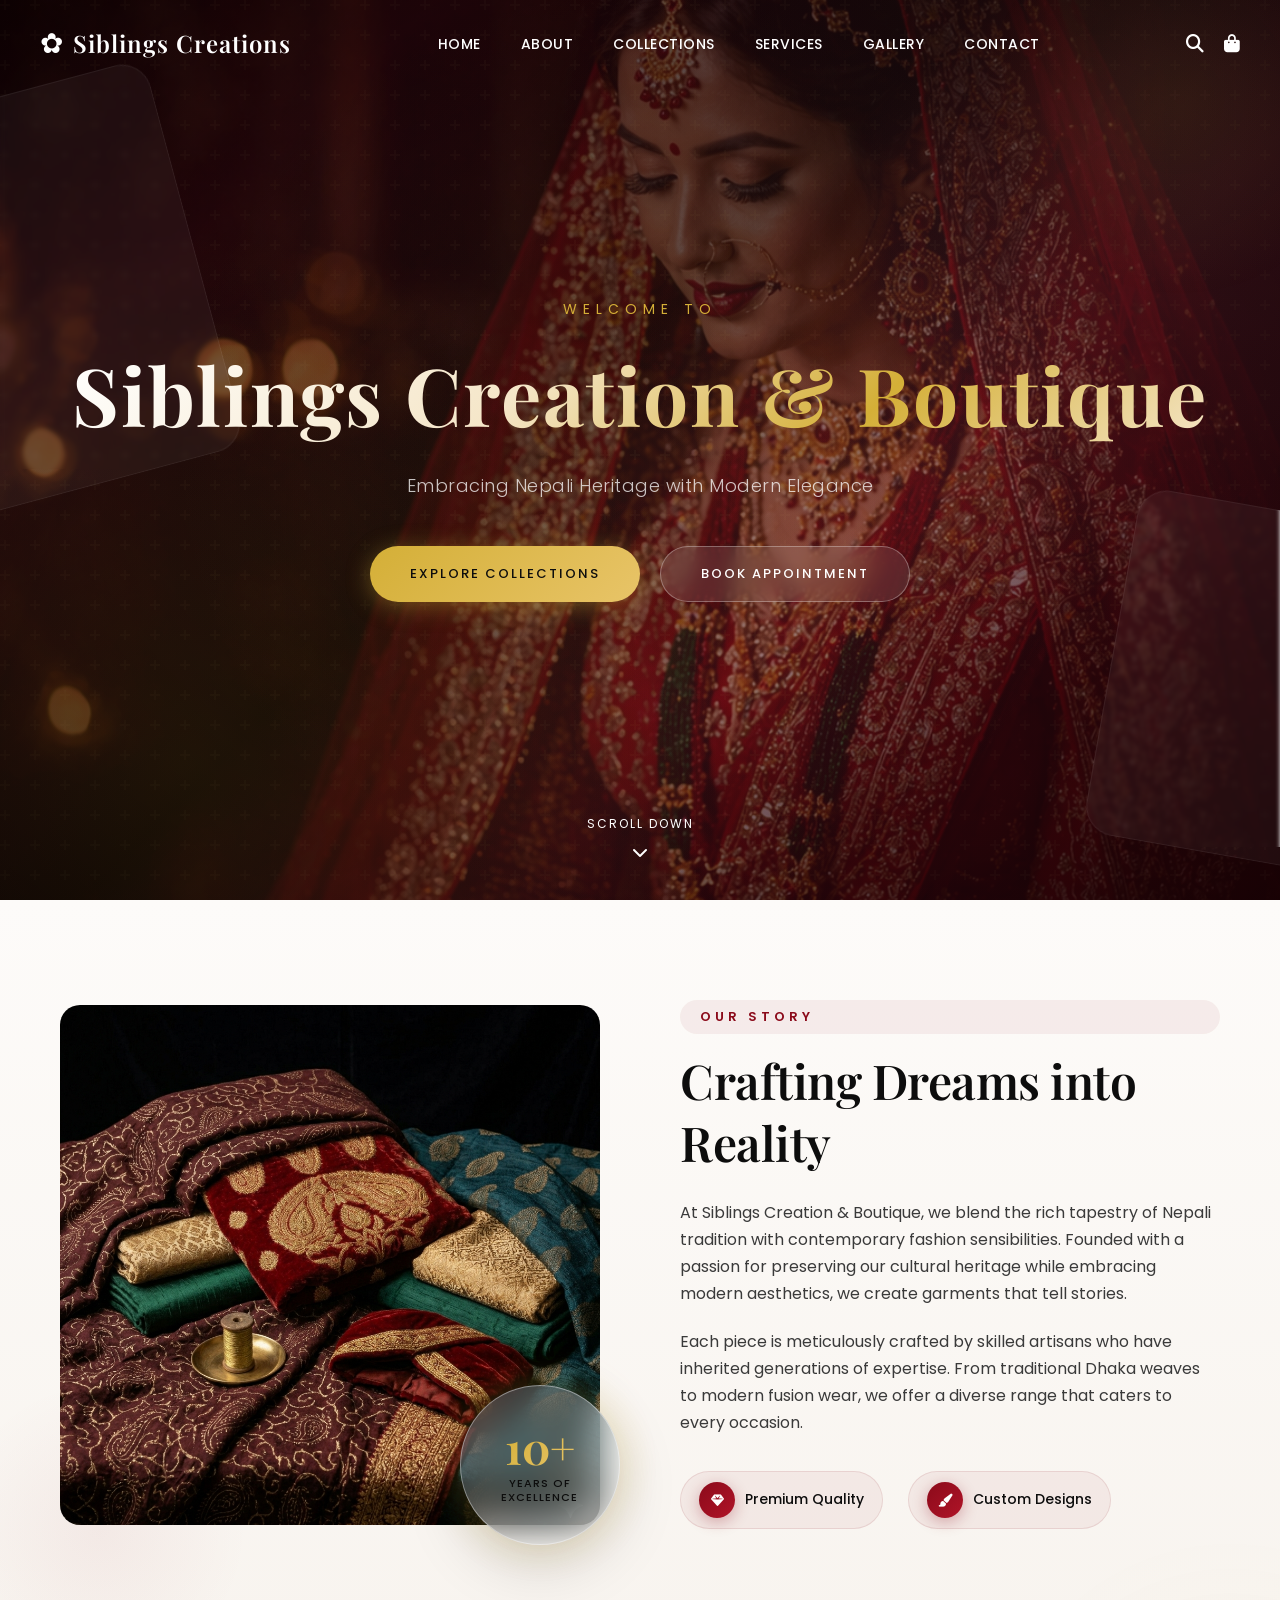
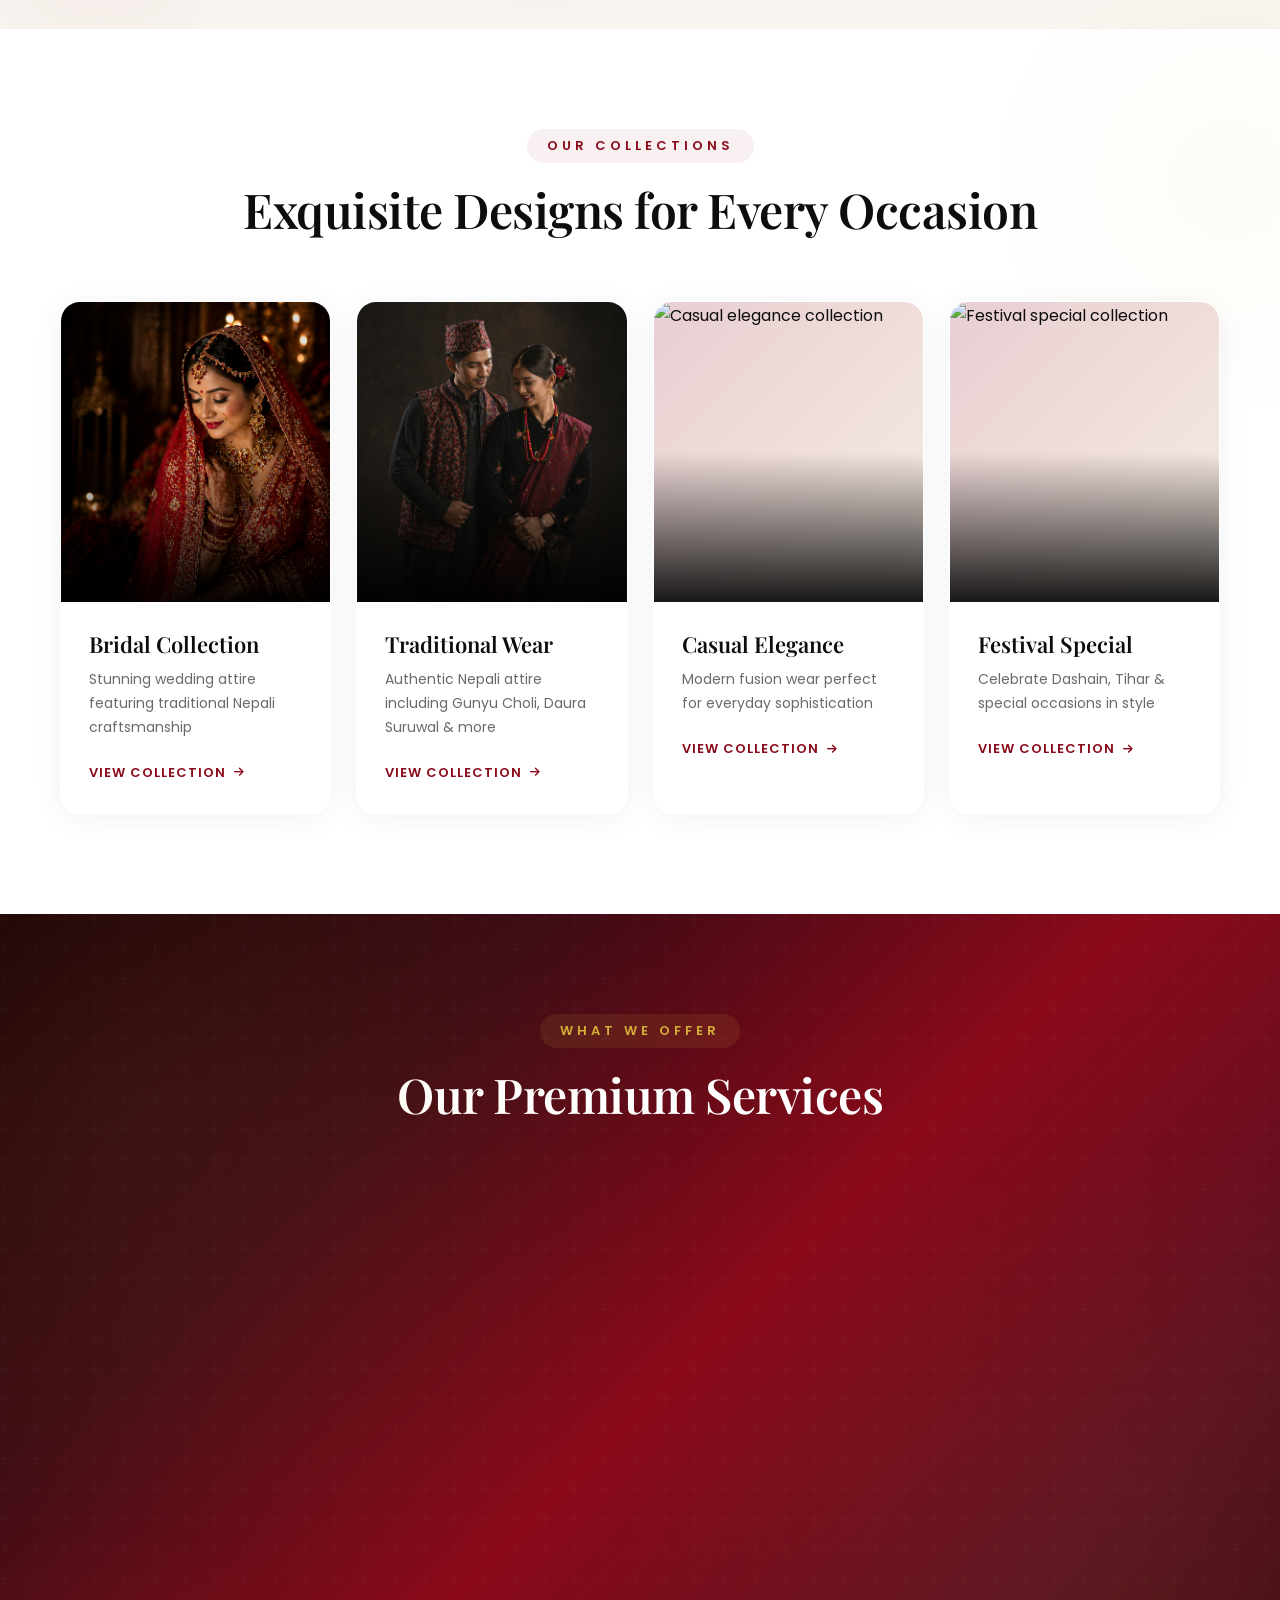
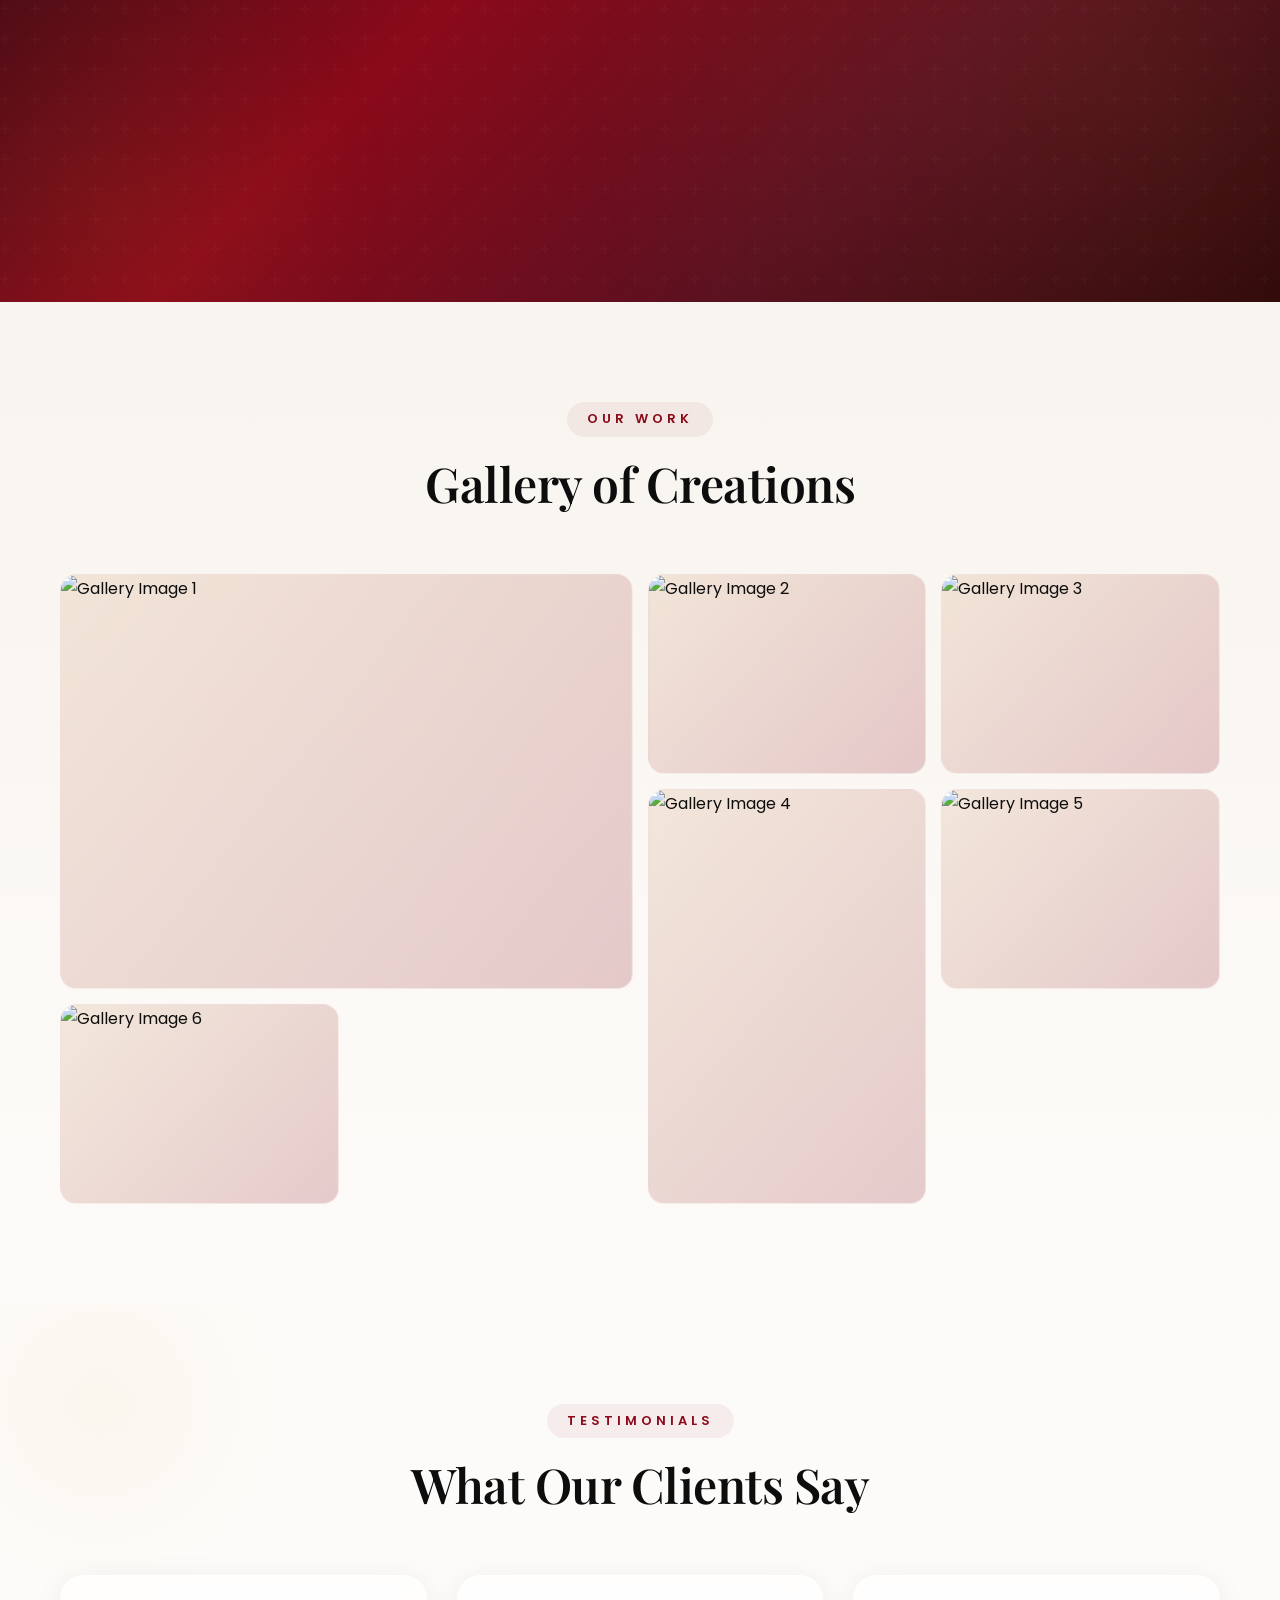
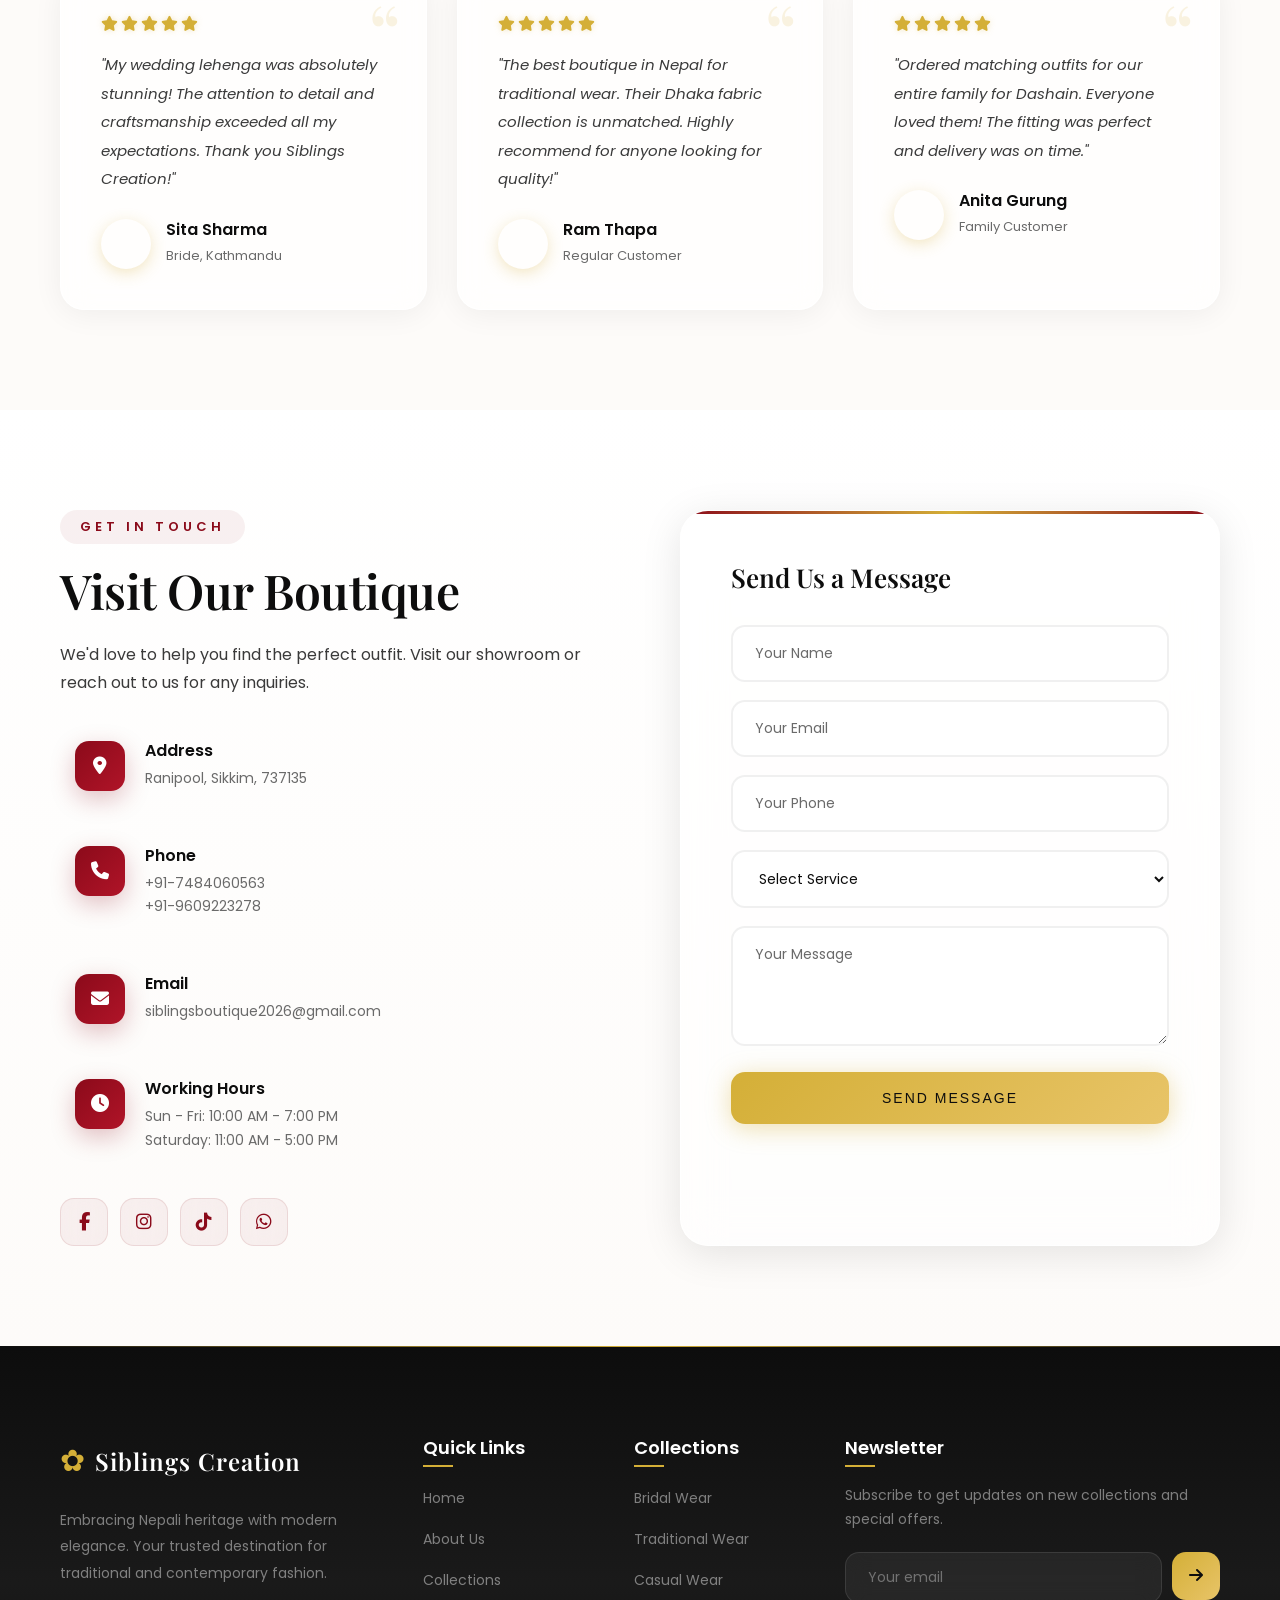
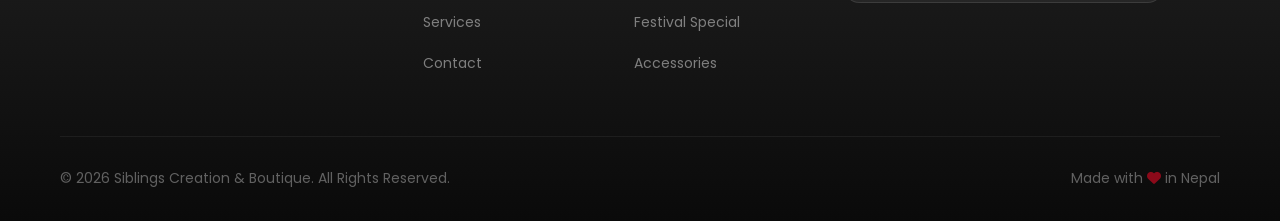
==== commit 92a7e1a0: "few changes" ====
--- a/index.html
+++ b/index.html
@@ -123,7 +123,7 @@
           <div class="collection-card">
             <div class="card-image">
               <img
-                src="https://images.unsplash.com/photo-1594552072238-b8a33785b261?w=800&q=80"
+                src="./assets/images/collections/bridal_collection.png?w=800&q=80"
                 alt="Bridal collection"
                 loading="lazy"
               />
@@ -135,7 +135,7 @@
                 craftsmanship
               </p>
               <a
-                href=" https://images.unsplash.com/photo-1583391733956-6c78276477e2?w=800&q=80"
+                src="./assets/images/collections/bridal_collection.png?w=800&q=80"
                 class="card-link"
                 >View Collection <i class="fas fa-arrow-right"></i
               ></a>
@@ -144,7 +144,7 @@
           <div class="collection-card">
             <div class="card-image">
               <img
-                src="https://i.pinimg.com/236x/23/07/ea/2307eaa45e658d9c0087beb0f85d4108.jpg"
+                src="./assets/images/collections/traditional.png"
                 alt="Traditional wear collection"
                 loading="lazy"
               />
--- a/assets/style.css
+++ b/assets/style.css
@@ -318,14 +318,13 @@
   background:
     linear-gradient(
       135deg,
-      rgba(26, 0, 5, 0.85) 0%,
-      rgba(61, 10, 20, 0.8) 20%,
-      rgba(139, 10, 26, 0.75) 45%,
-      rgba(90, 16, 32, 0.8) 65%,
+      rgba(26, 0, 5, 0.65) 0%,
+      rgba(61, 10, 20, 0.6) 20%,
+      rgba(19, 1, 3, 0.65) 45%,
+      rgba(90, 16, 32, 0.5) 65%,
       rgba(42, 3, 8, 0.9) 100%
     ),
-    url("https://images.pexels.com/photos/16408930/pexels-photo-16408930/free-photo-of-couple-in-traditional-clothing.jpeg")
-      center/cover no-repeat;
+    url("./images/others/banner_image_2.png") center/cover no-repeat;
   overflow: hidden;
 }
 
@@ -669,26 +668,25 @@
   width: 100%;
   height: 520px;
   background:
-    linear-gradient(
+    /* linear-gradient(
       135deg,
       rgba(139, 10, 26, 0.3) 0%,
       rgba(90, 6, 16, 0.3) 100%
-    ),
-    url("https://i.pinimg.com/474x/f0/d9/6d/f0d96d8435a4882bf3dc7051c1ebb771.jpg")
-      center/cover no-repeat;
+    ), */ url("./images/others/fabric_1.png")
+    center/cover no-repeat;
   border-radius: 20px;
   overflow: hidden;
-  box-shadow: var(--shadow-strong), var(--shadow-glow-red);
-}
-
-.pattern-overlay {
+  /* box-shadow: var(--shadow-strong), var(--shadow-glow-red); */
+}
+
+/* .pattern-overlay {
   position: absolute;
   top: 0;
   left: 0;
   width: 100%;
   height: 100%;
   background-image: url("data:image/svg+xml,%3Csvg width='80' height='80' viewBox='0 0 80 80' xmlns='http://www.w3.org/2000/svg'%3E%3Cg fill='none' fill-rule='evenodd'%3E%3Cg fill='%23C9A961' fill-opacity='0.15'%3E%3Cpath d='M40 0L80 40L40 80L0 40L40 0zm0 10L10 40l30 30 30-30-30-30z'/%3E%3C/g%3E%3C/g%3E%3C/svg%3E");
-}
+} */
 
 /* Glass badge on about image */
 .experience-badge {
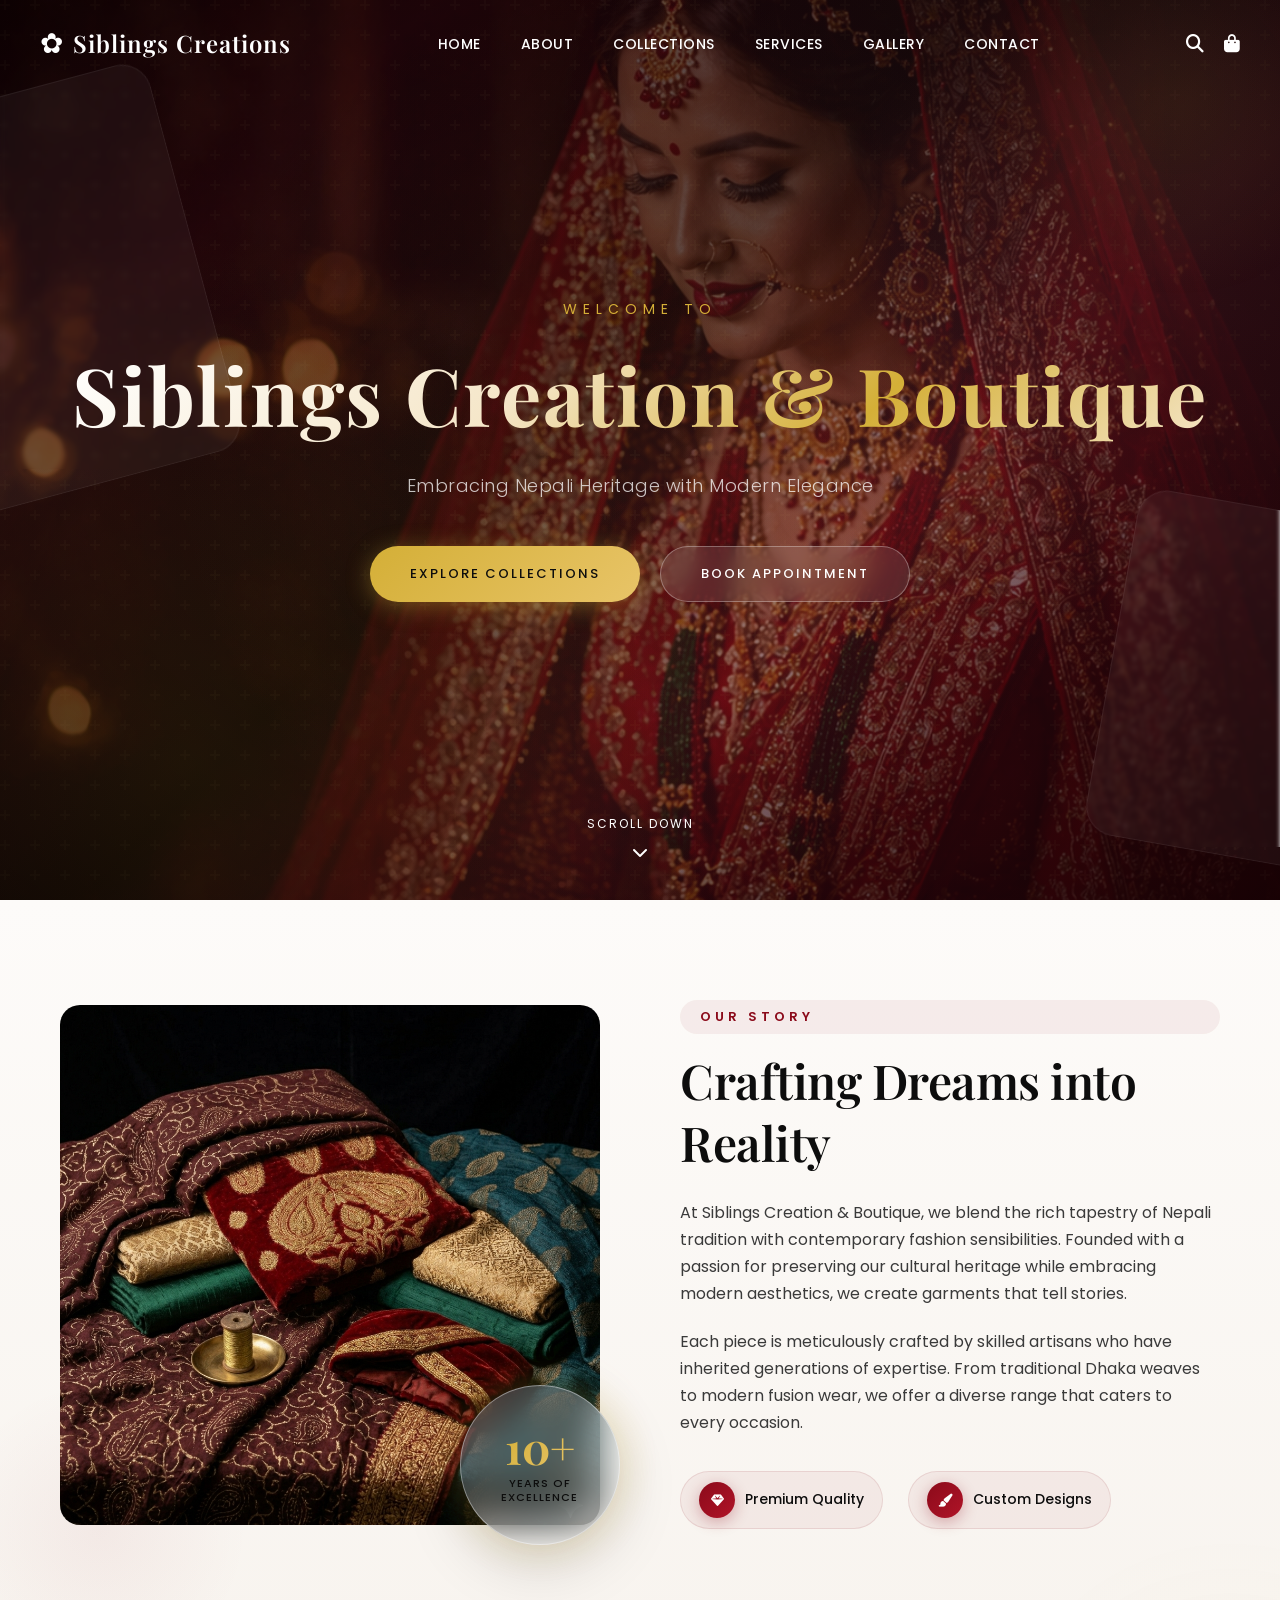
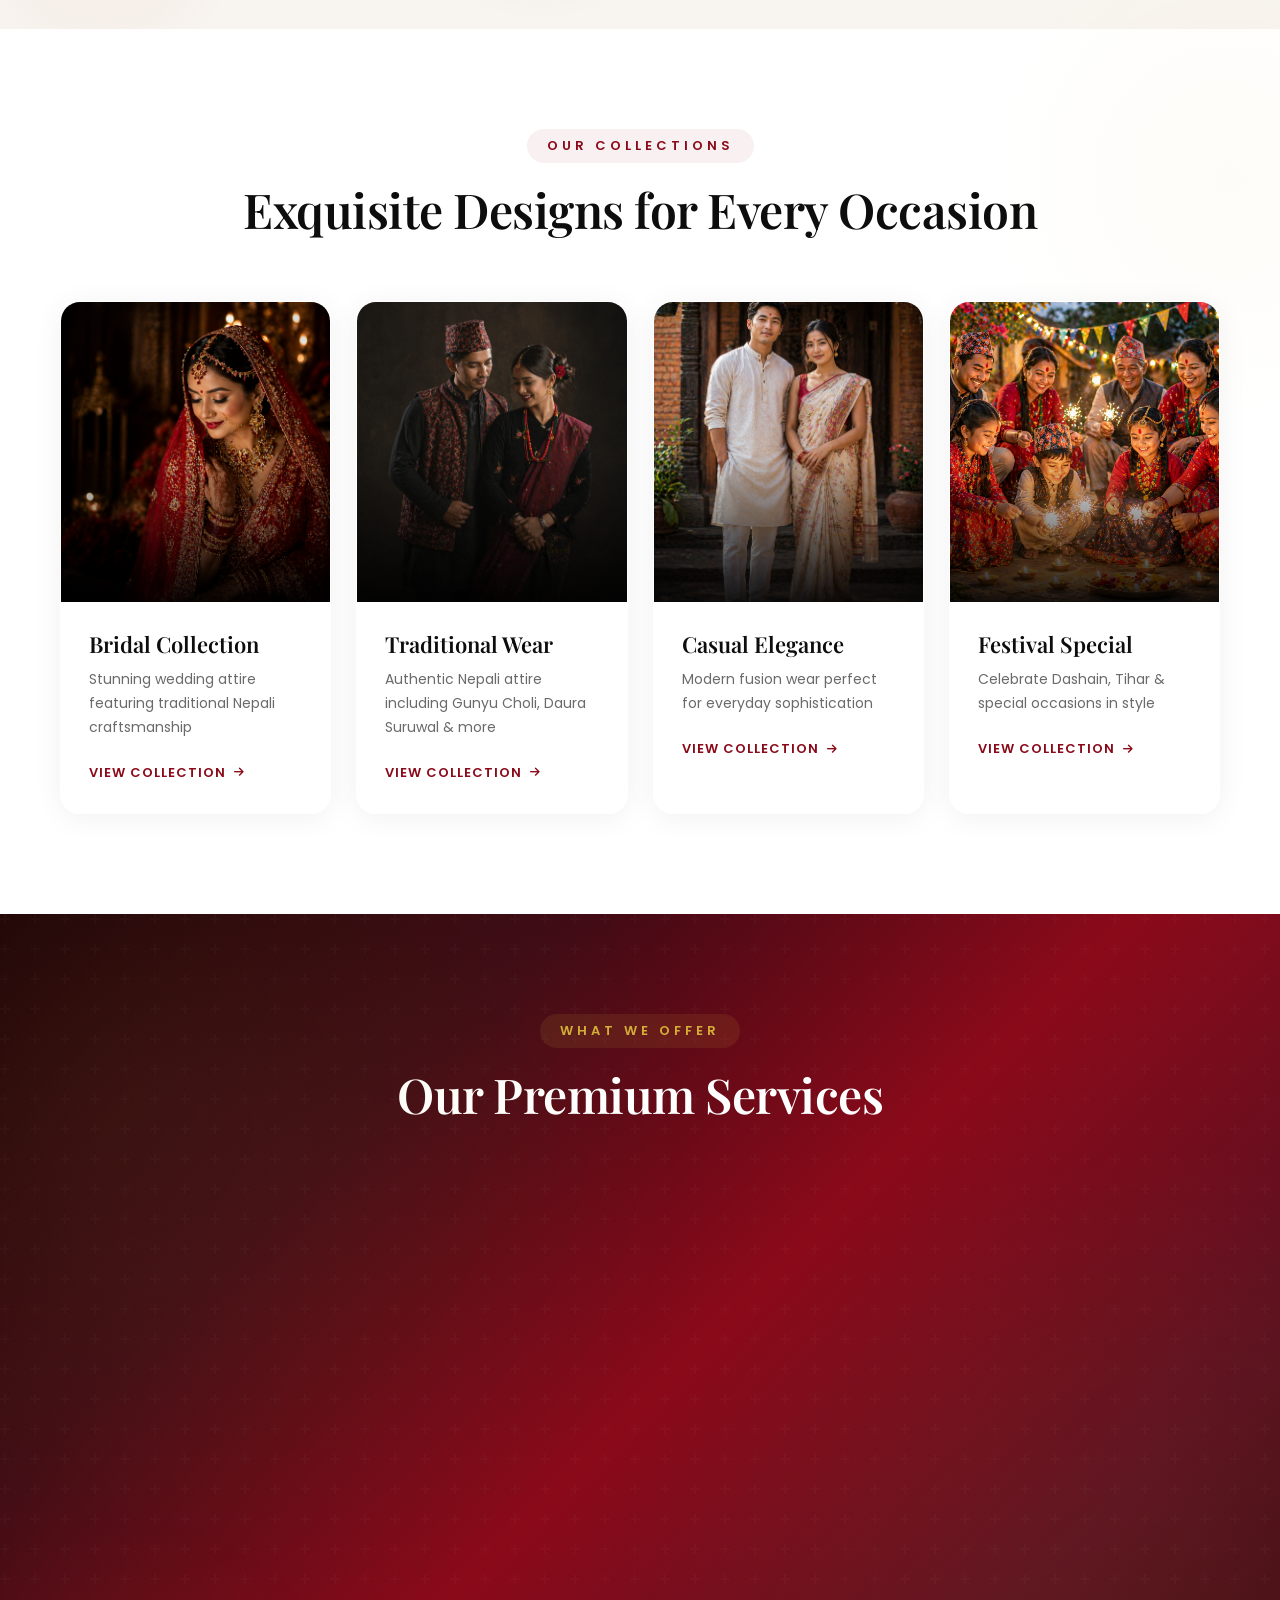
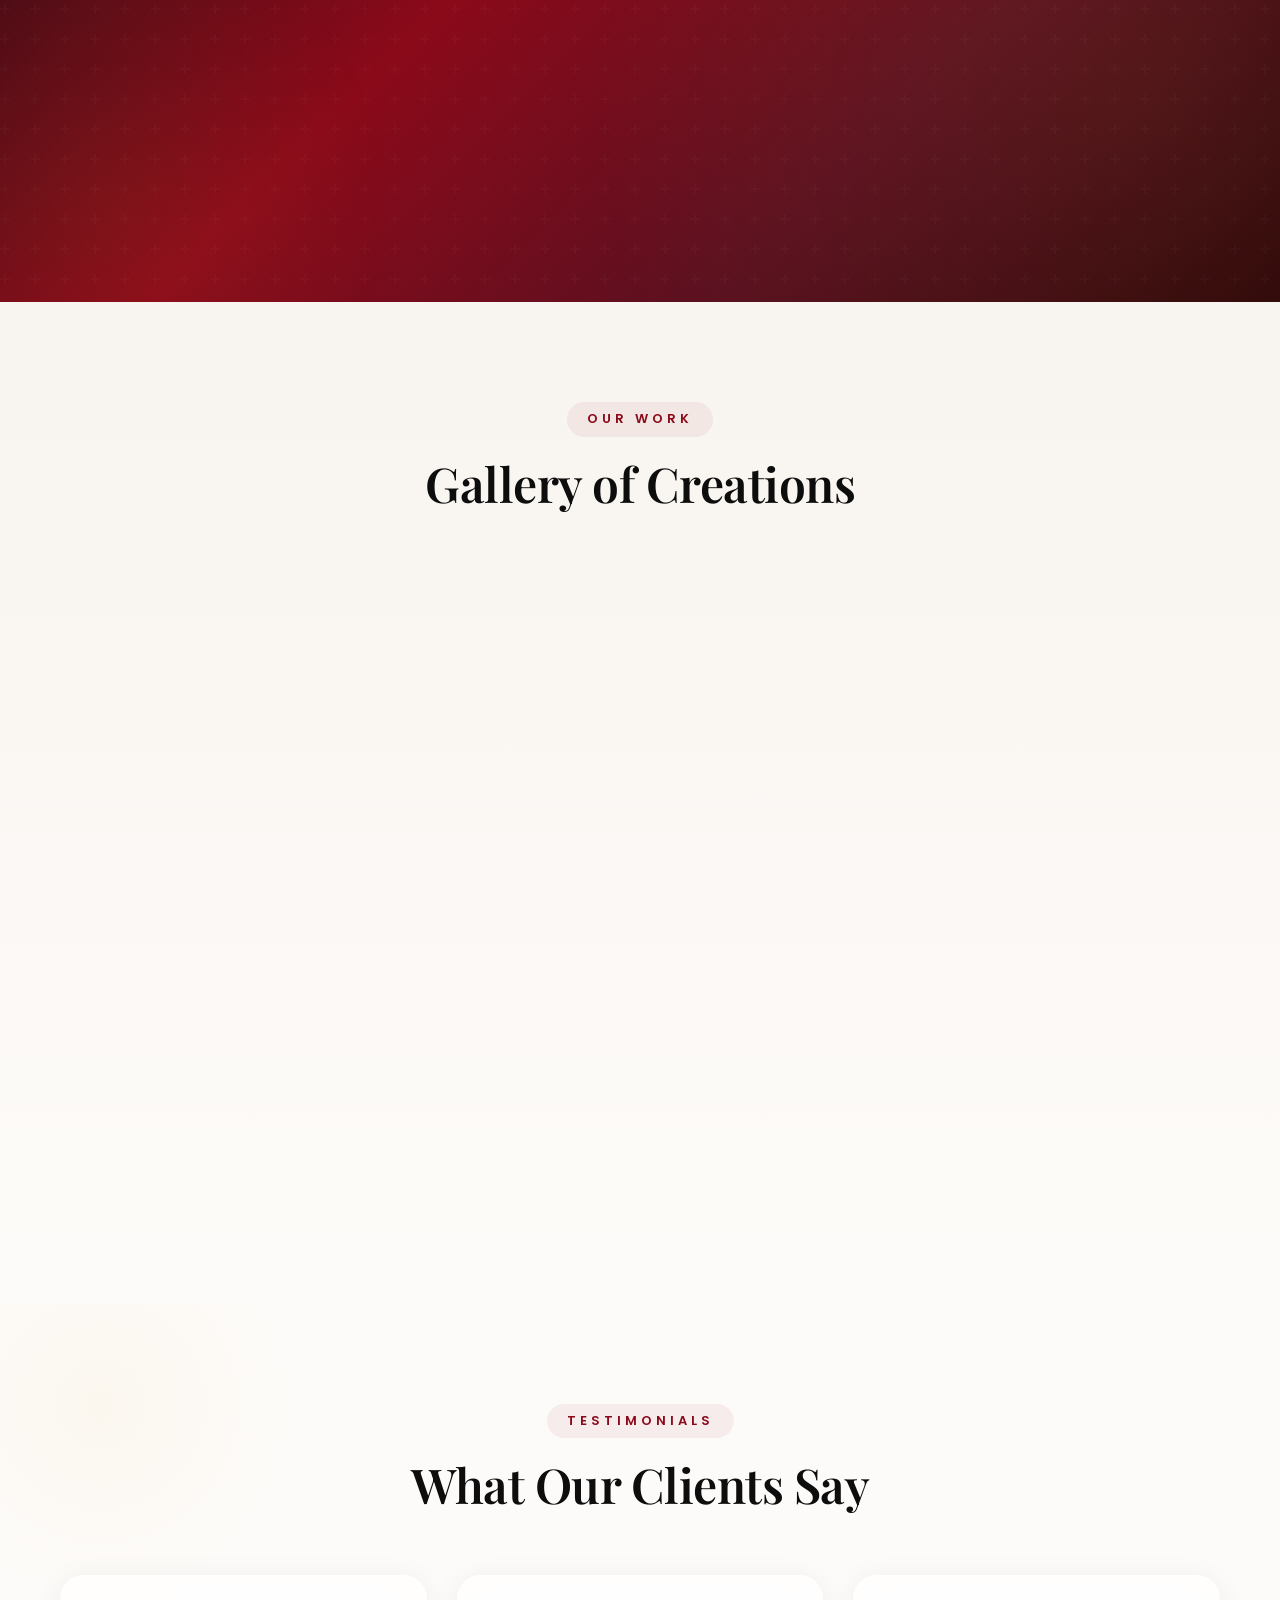
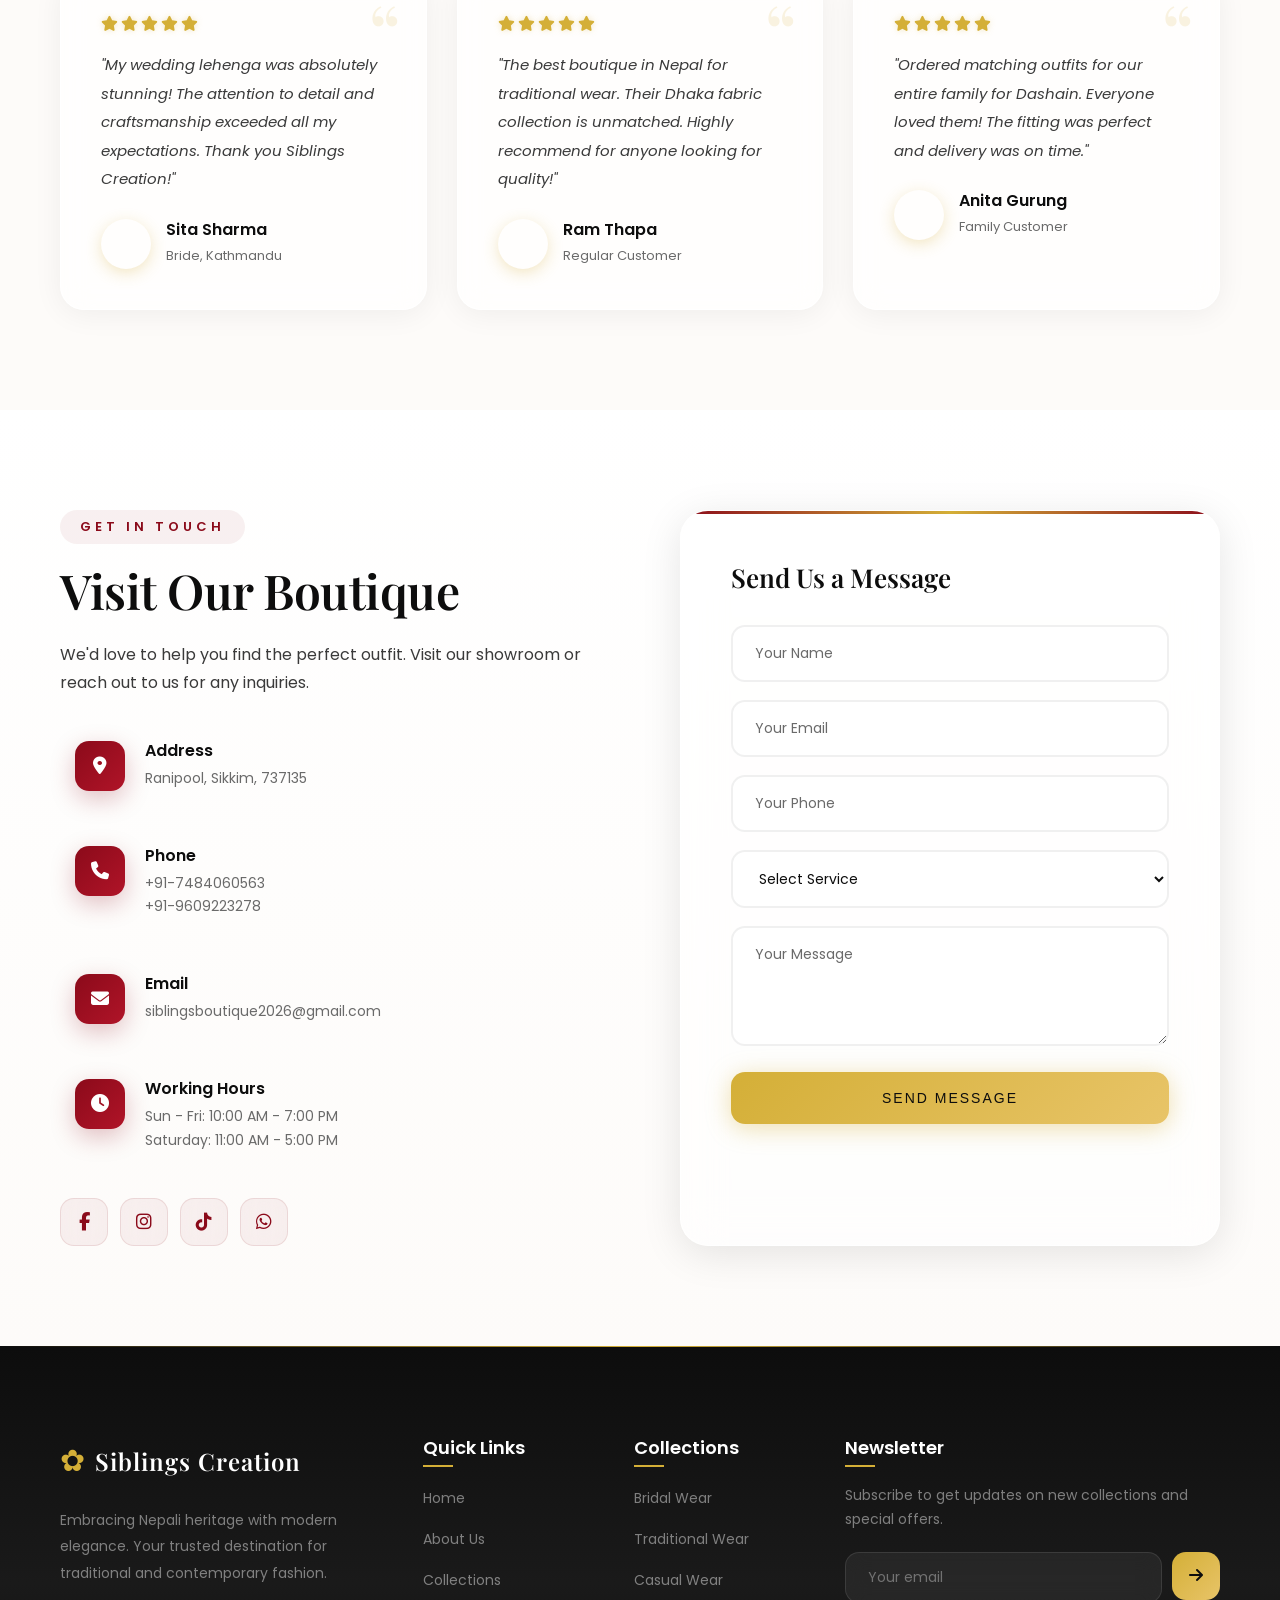
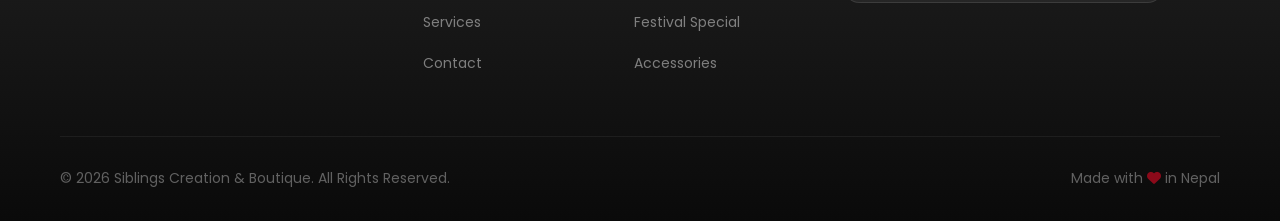
==== commit c9859bbb: "ui fixes" ====
--- a/index.html
+++ b/index.html
@@ -163,7 +163,7 @@
           <div class="collection-card">
             <div class="card-image">
               <img
-                src="https://i.pinimg.com/736x/b3/bd/19/b3bd1924df030eb79a5db37f734bcda7.jpg"
+                src="./assets/images/collections/casual_1.png"
                 alt="Casual elegance collection"
                 loading="lazy"
               />
@@ -179,7 +179,7 @@
           <div class="collection-card">
             <div class="card-image">
               <img
-                src="https://i.pinimg.com/originals/2b/9d/82/2b9d82a13e170312ee9fc6c468563001.jpg"
+                src="./assets/images/collections/festival_1.png"
                 alt="Festival special collection"
                 loading="lazy"
               />
@@ -264,10 +264,10 @@
         <div class="gallery-grid">
           <div
             class="gallery-item large"
-            data-img="https://images.unsplash.com/photo-1594552072238-b8a33785b261?w=800&q=80"
+            data-img="./assets/images/gallery/gallery_1.png"
           >
             <img
-              src="https://images.unsplash.com/photo-1594552072238-b8a33785b261?w=800&q=80"
+              src="./assets/images/gallery/gallery_1.png"
               alt="Gallery Image 1"
               class="gallery-img"
             />
@@ -277,10 +277,10 @@
           </div>
           <div
             class="gallery-item"
-            data-img="https://i.pinimg.com/236x/23/07/ea/2307eaa45e658d9c0087beb0f85d4108.jpg"
+            data-img="./assets/images/gallery/gallery_2.png"
           >
             <img
-              src="https://i.pinimg.com/236x/23/07/ea/2307eaa45e658d9c0087beb0f85d4108.jpg"
+              src="./assets/images/gallery/gallery_2.png"
               alt="Gallery Image 2"
               class="gallery-img"
             />
@@ -290,10 +290,10 @@
           </div>
           <div
             class="gallery-item"
-            data-img="https://i.pinimg.com/736x/b3/bd/19/b3bd1924df030eb79a5db37f734bcda7.jpg"
+            data-img="./assets/images/gallery/gallery_4.png"
           >
             <img
-              src="https://i.pinimg.com/736x/b3/bd/19/b3bd1924df030eb79a5db37f734bcda7.jpg"
+              src="./assets/images/gallery/gallery_4.png"
               alt="Gallery Image 3"
               class="gallery-img"
             />
@@ -303,10 +303,10 @@
           </div>
           <div
             class="gallery-item tall"
-            data-img="https://i.pinimg.com/originals/2b/9d/82/2b9d82a13e170312ee9fc6c468563001.jpg"
+            data-img="./assets/images/gallery/gallery_3.png"
           >
             <img
-              src="https://i.pinimg.com/originals/2b/9d/82/2b9d82a13e170312ee9fc6c468563001.jpg"
+              src="./assets/images/gallery/gallery_3.png"
               alt="Gallery Image 4"
               class="gallery-img"
             />
@@ -316,10 +316,10 @@
           </div>
           <div
             class="gallery-item"
-            data-img="https://images.unsplash.com/photo-1583391733956-6c78276477e2?w=800&q=80"
+            data-img="./assets/images/gallery/gallery_5.png?w=800&q=80"
           >
             <img
-              src="https://images.unsplash.com/photo-1583391733956-6c78276477e2?w=800&q=80"
+              src="./assets/images/gallery/gallery_5.png"
               alt="Gallery Image 5"
               class="gallery-img"
             />
@@ -329,10 +329,10 @@
           </div>
           <div
             class="gallery-item"
-            data-img="https://images.unsplash.com/photo-1438761681033-6461ffad8d80?w=800&q=80"
+            data-img="./assets/images/gallery/gallery_6.png?w=800&q=80"
           >
             <img
-              src="https://images.unsplash.com/photo-1438761681033-6461ffad8d80?w=800&q=80"
+              src="./assets/images/gallery/gallery_6.png"
               alt="Gallery Image 6"
               class="gallery-img"
             />
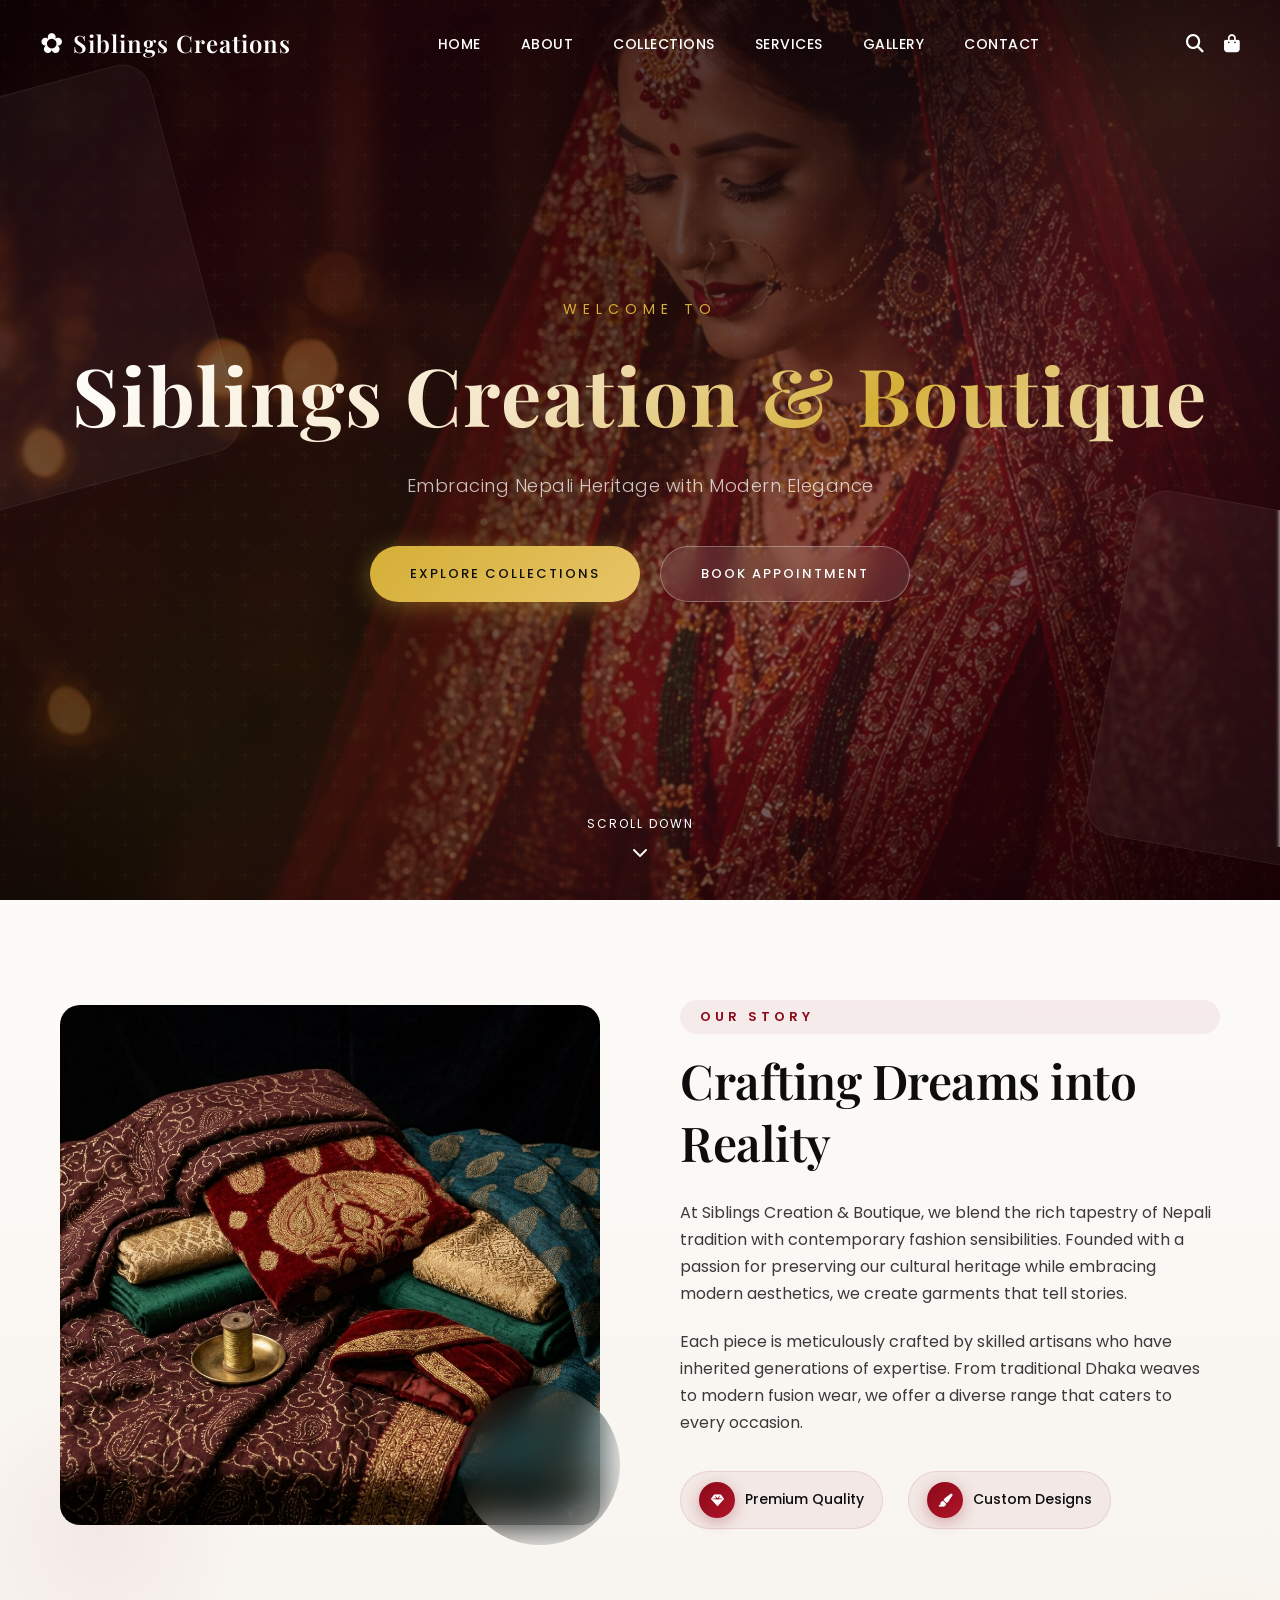
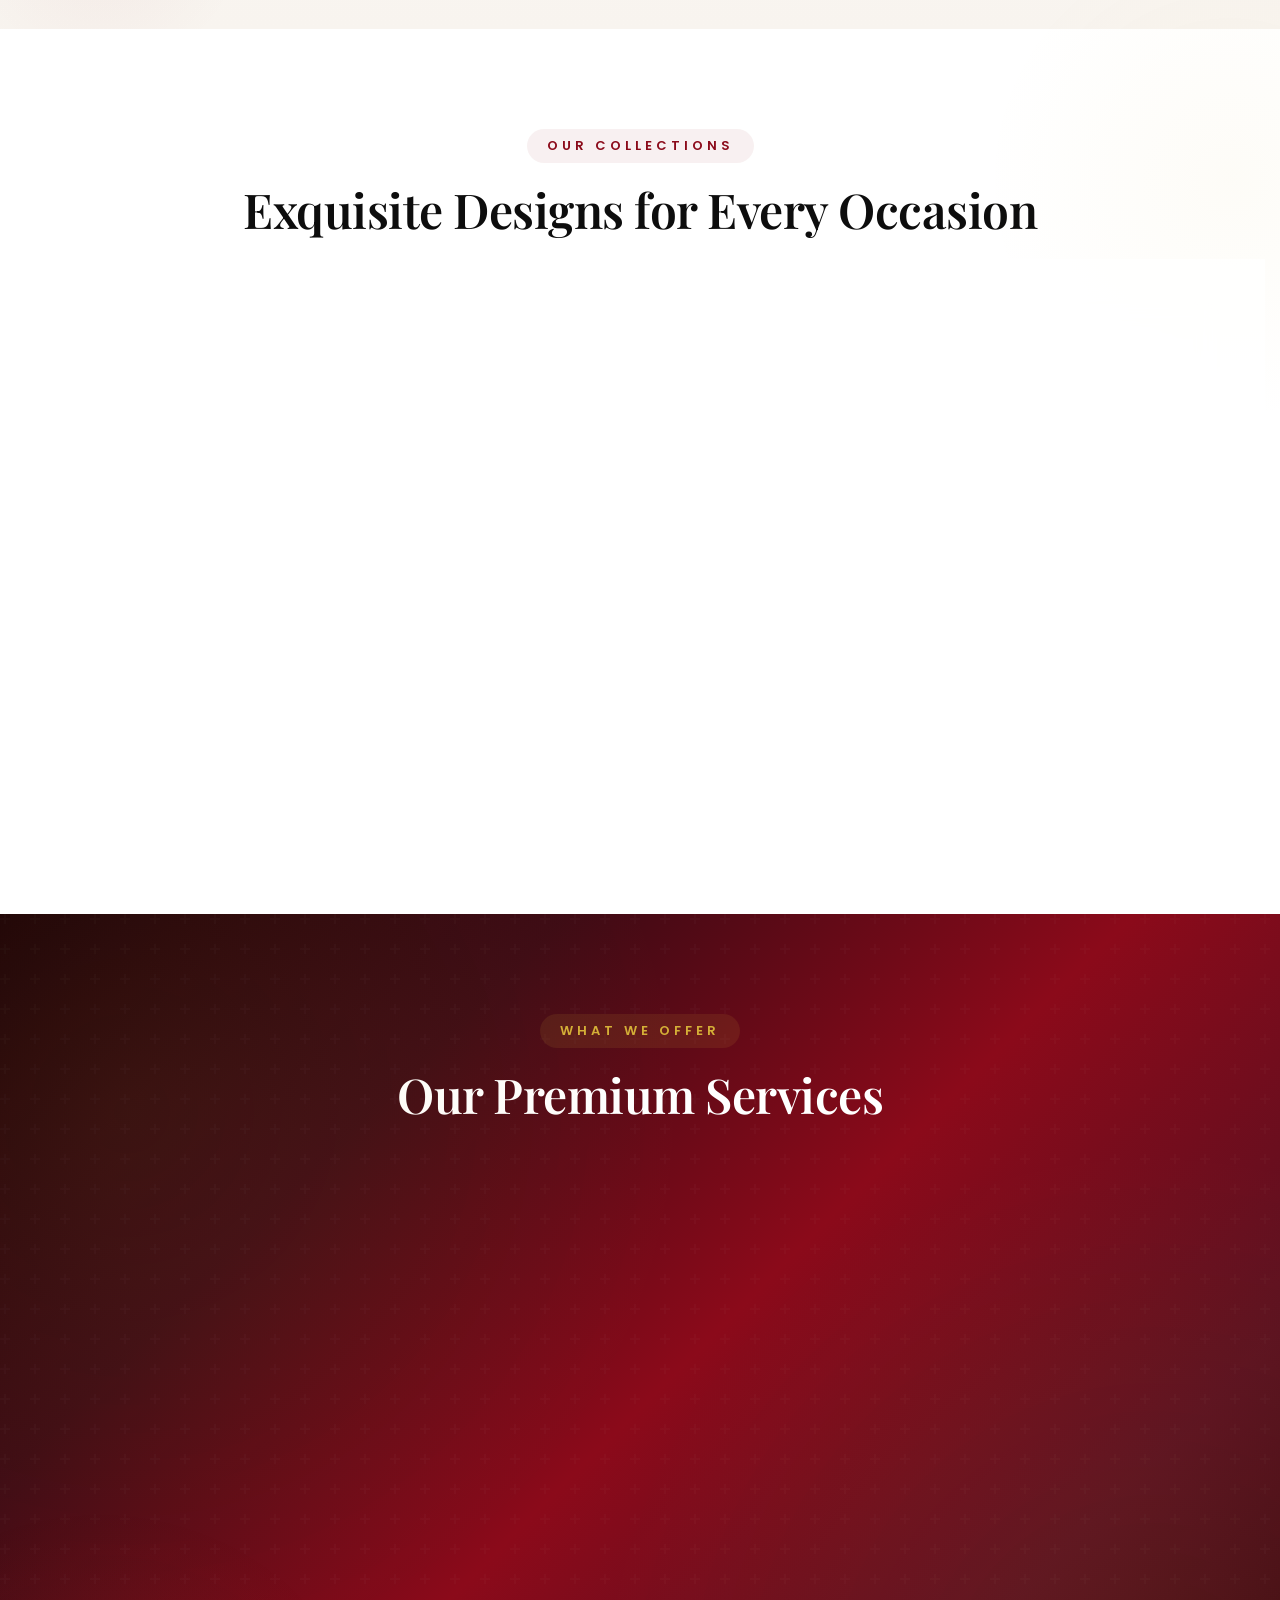
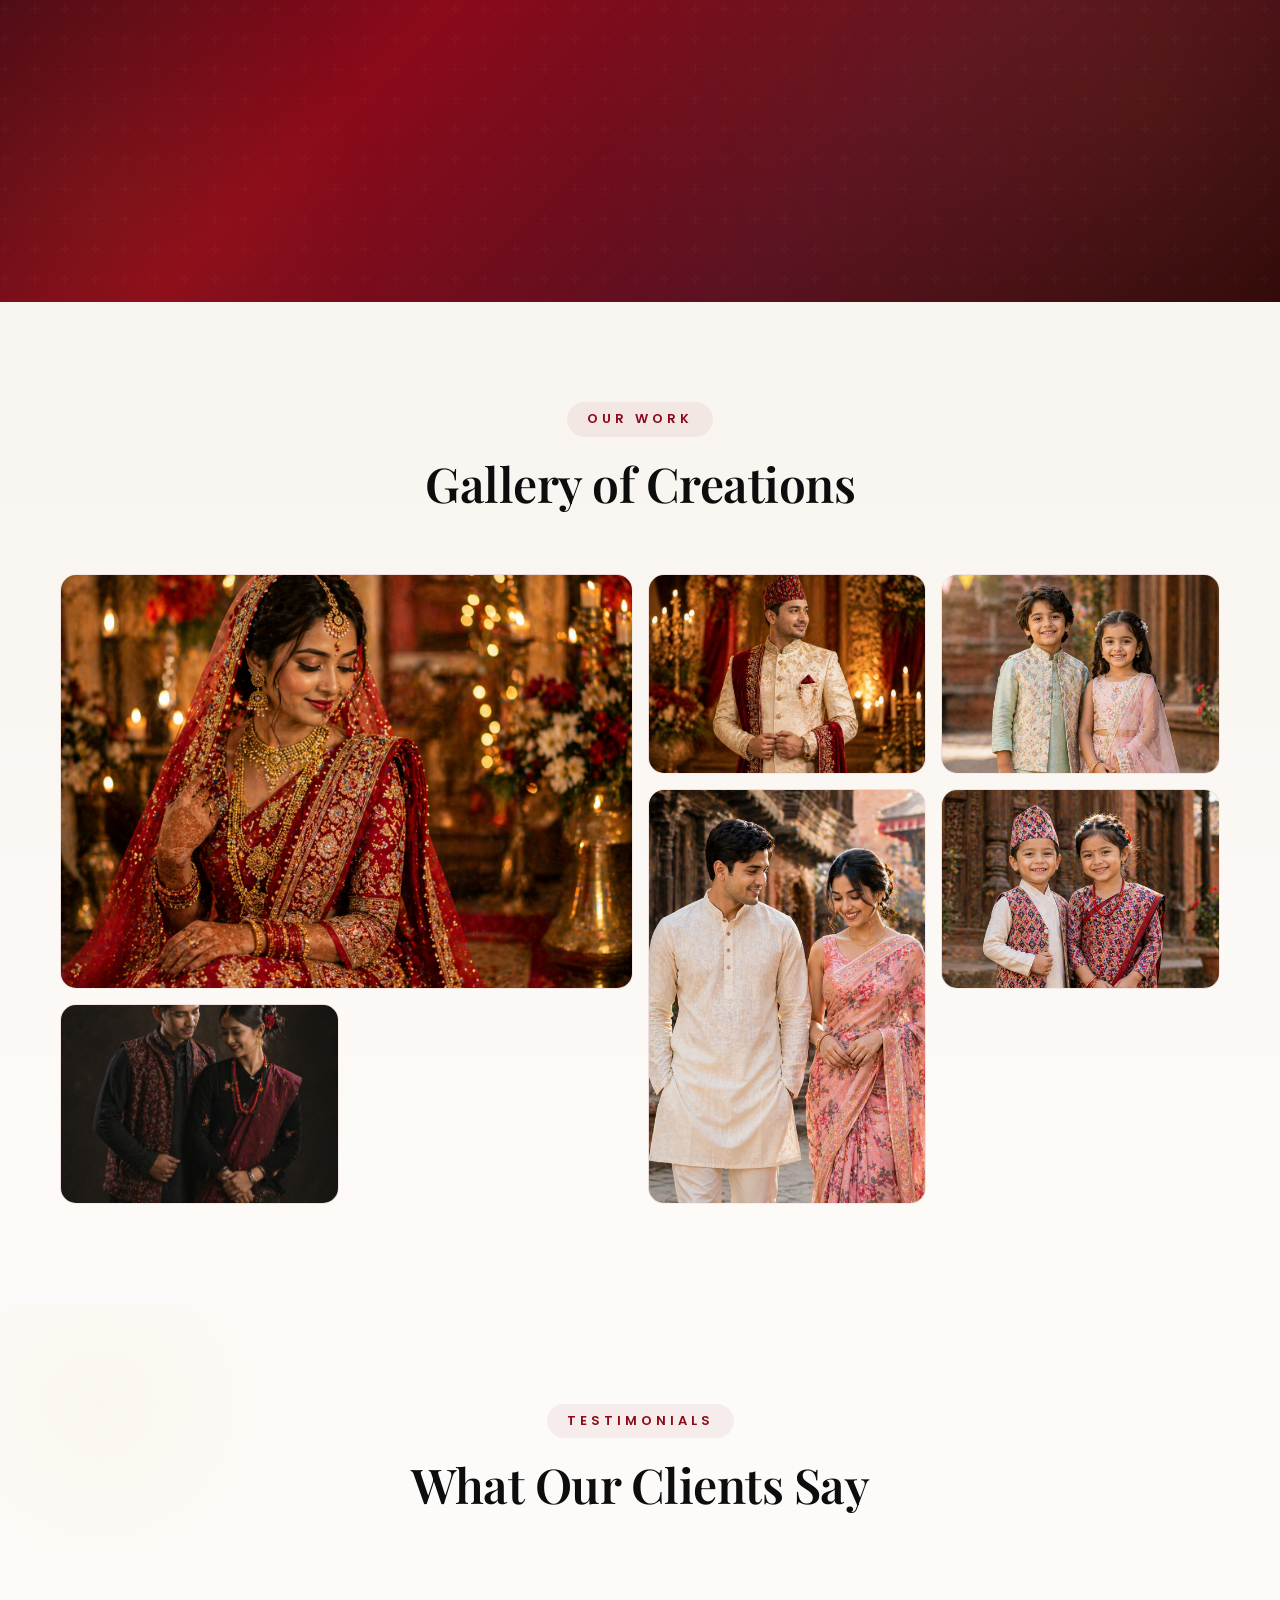
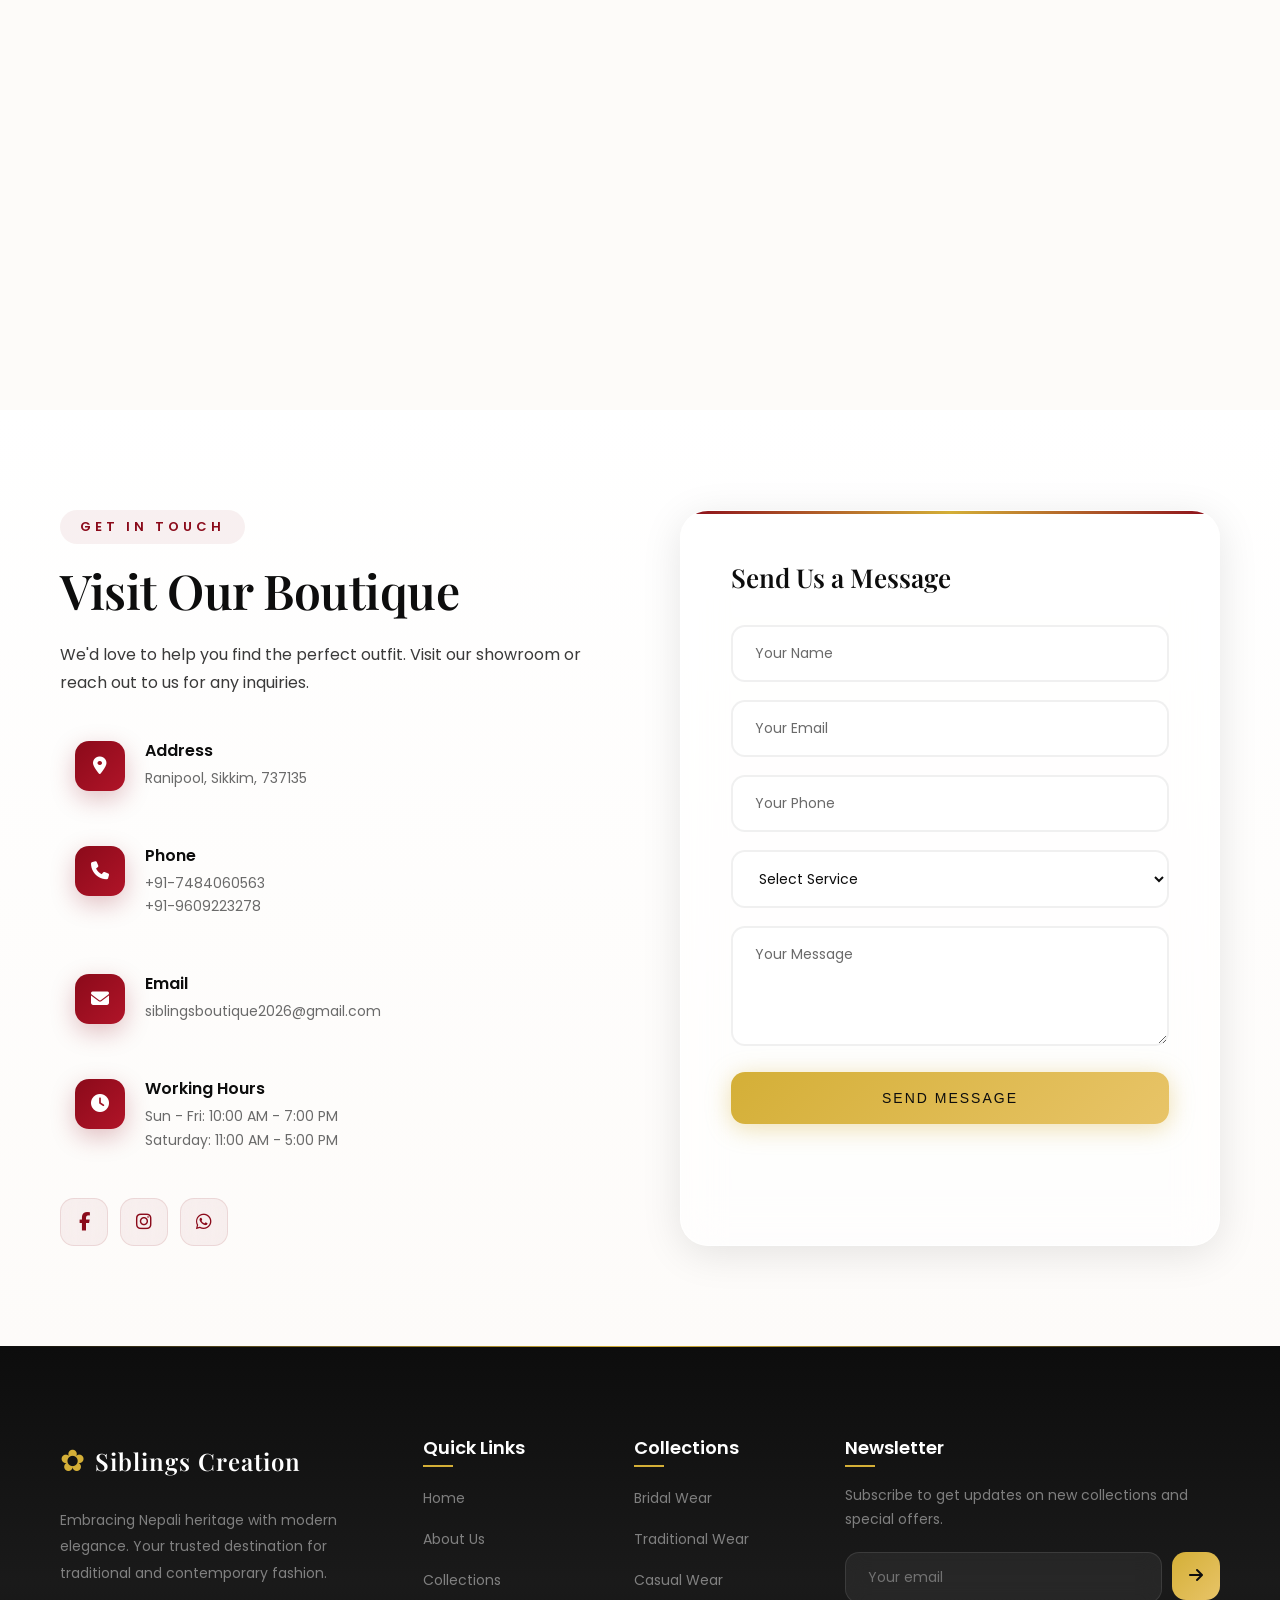
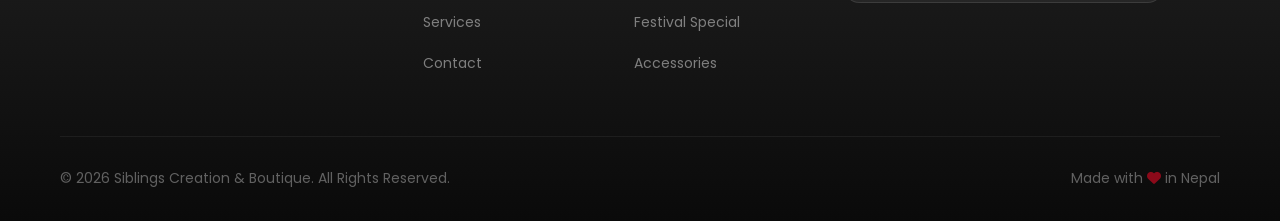
==== commit e9e84a9a: "ui fixes" ====
--- a/index.html
+++ b/index.html
@@ -489,7 +489,7 @@
               <a href="#" class="social-link"
                 ><i class="fab fa-instagram"></i
               ></a>
-              <a href="#" class="social-link"><i class="fab fa-tiktok"></i></a>
+              <!-- <a href="#" class="social-link"><i class="fab fa-tiktok"></i></a> -->
               <a href="#" class="social-link"
                 ><i class="fab fa-whatsapp"></i
               ></a>
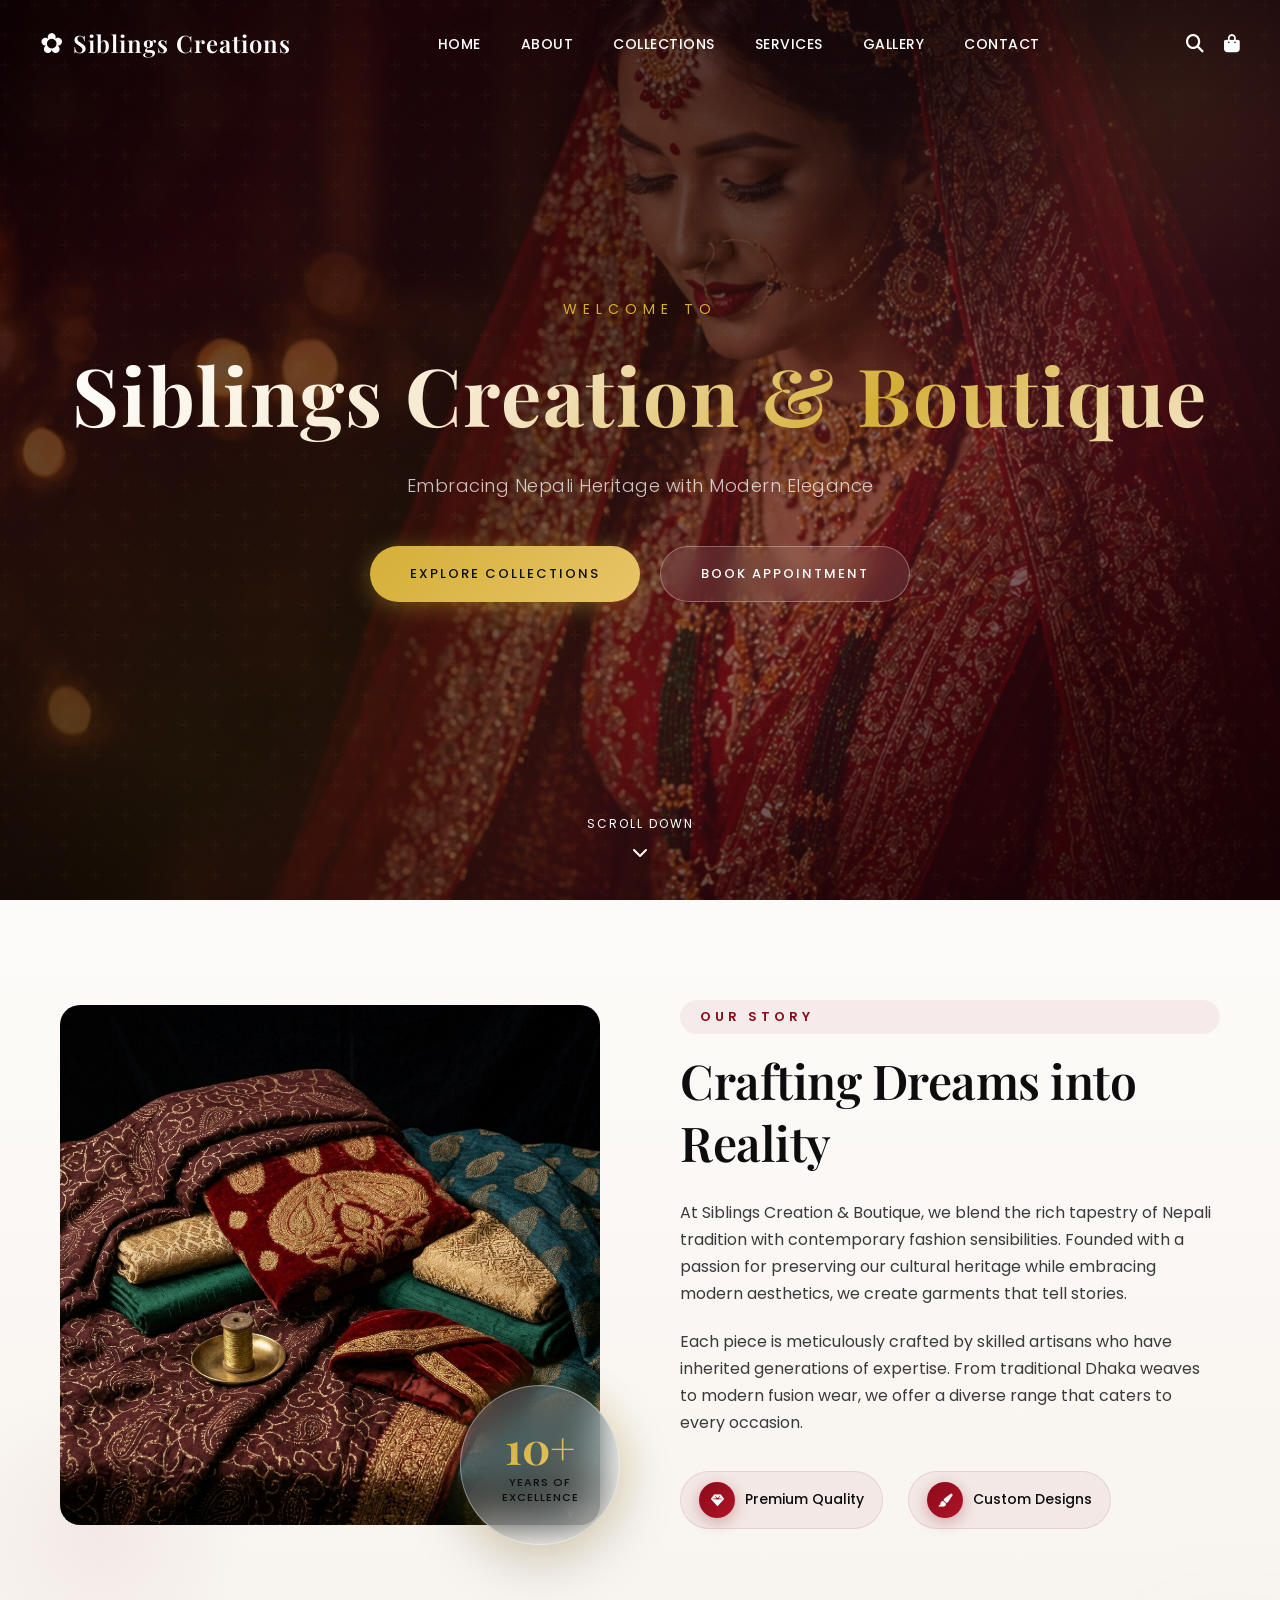
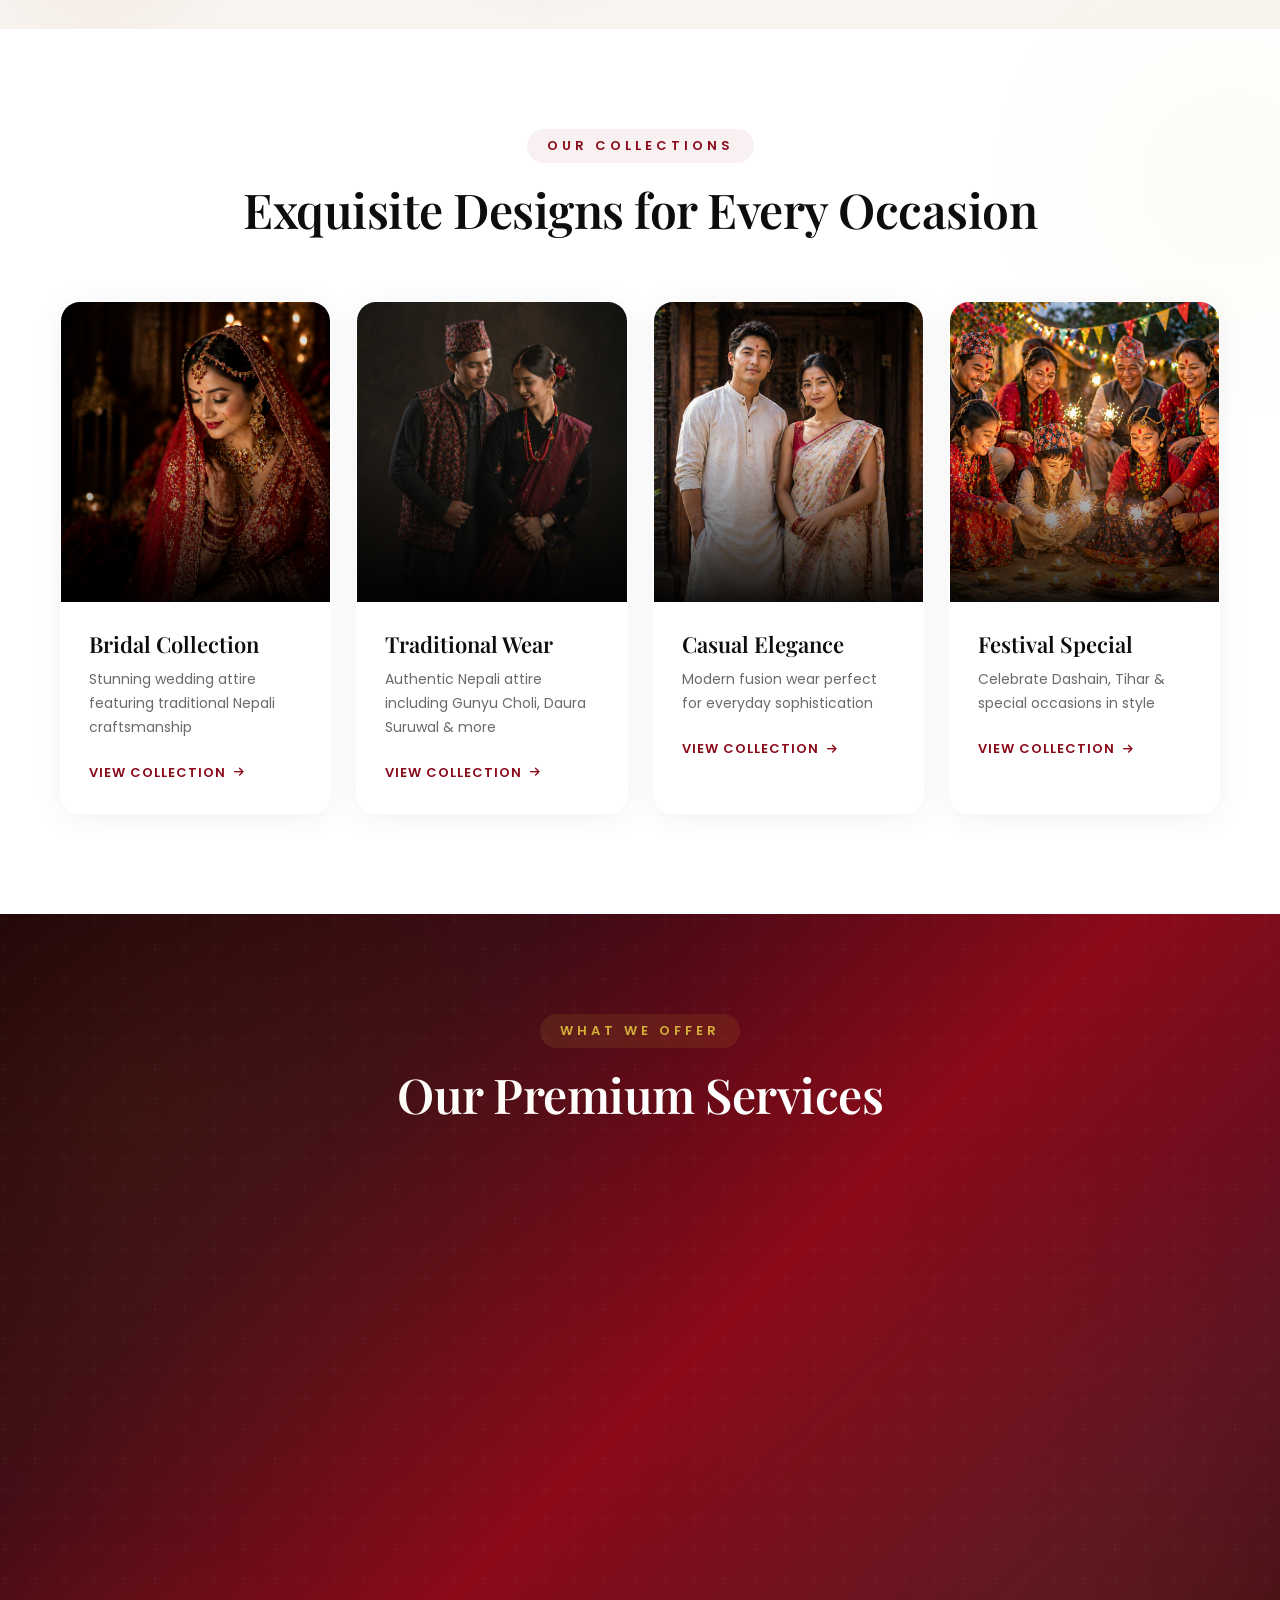
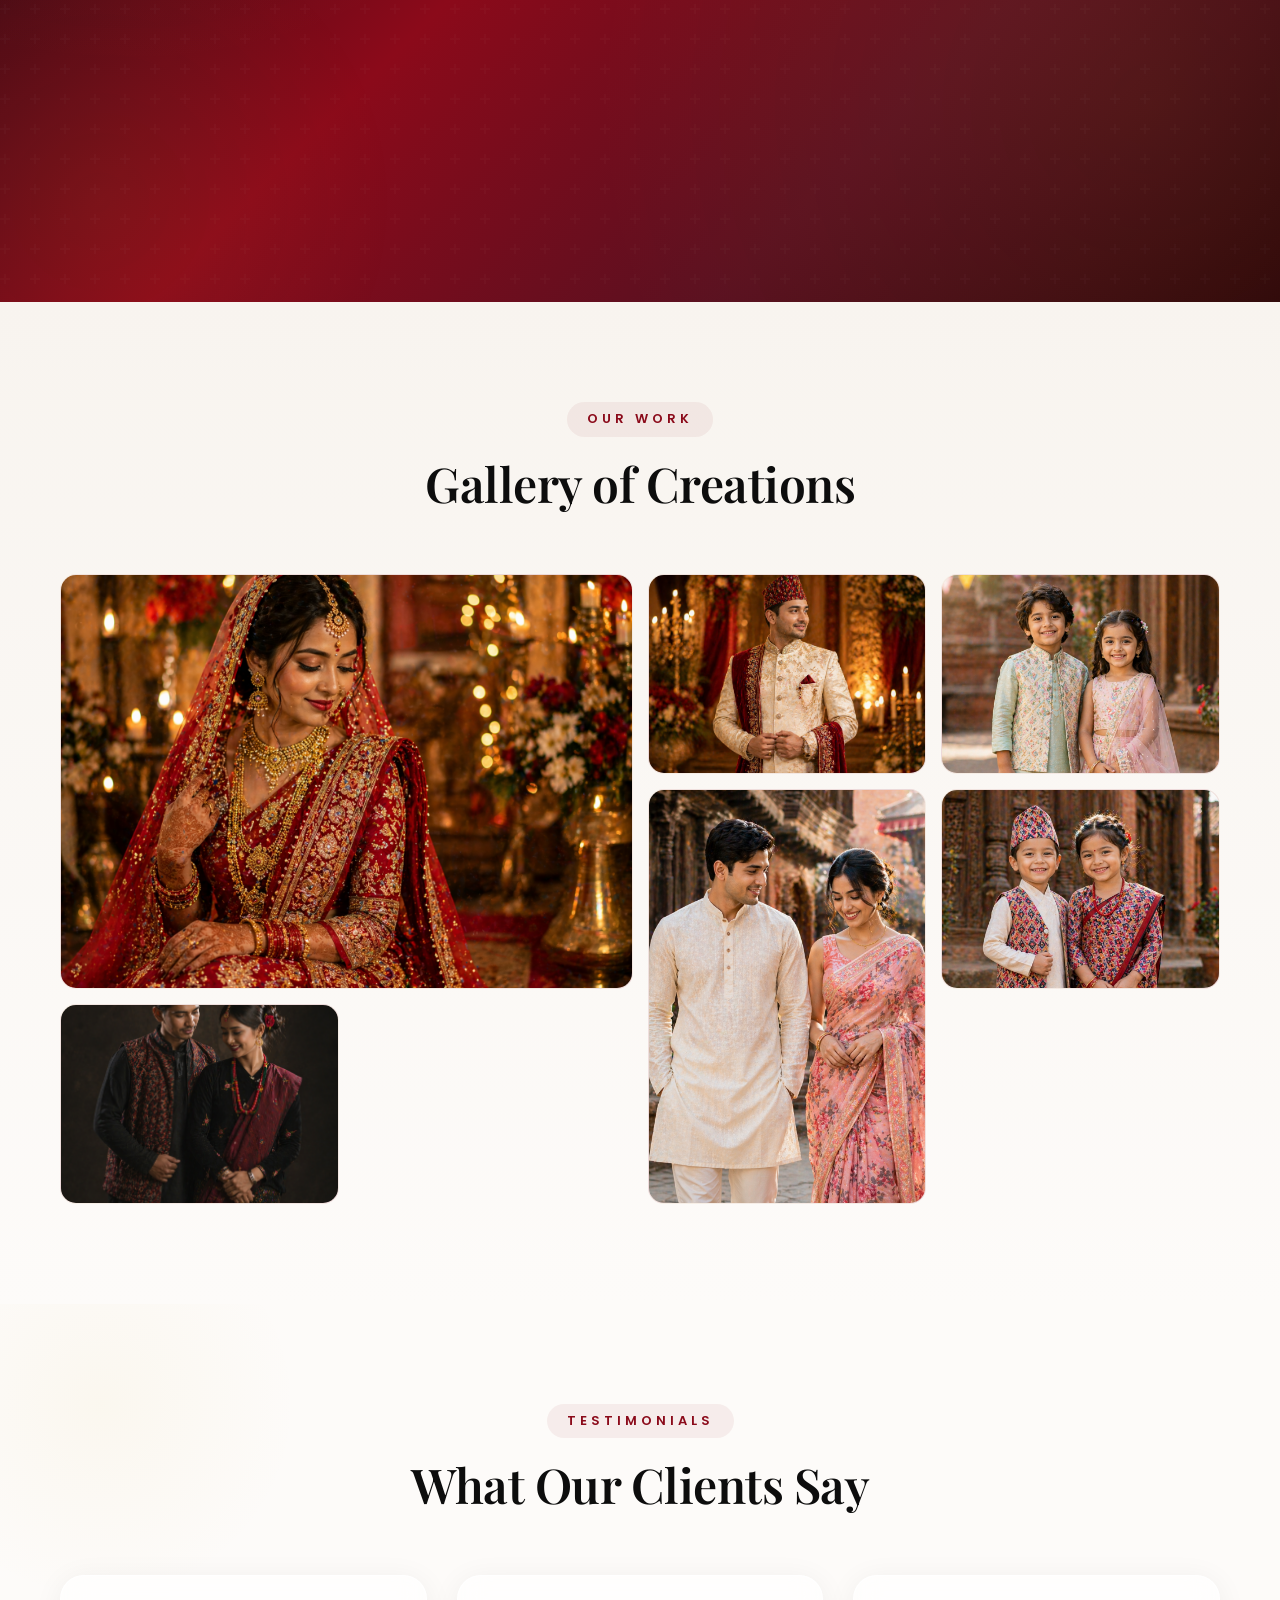
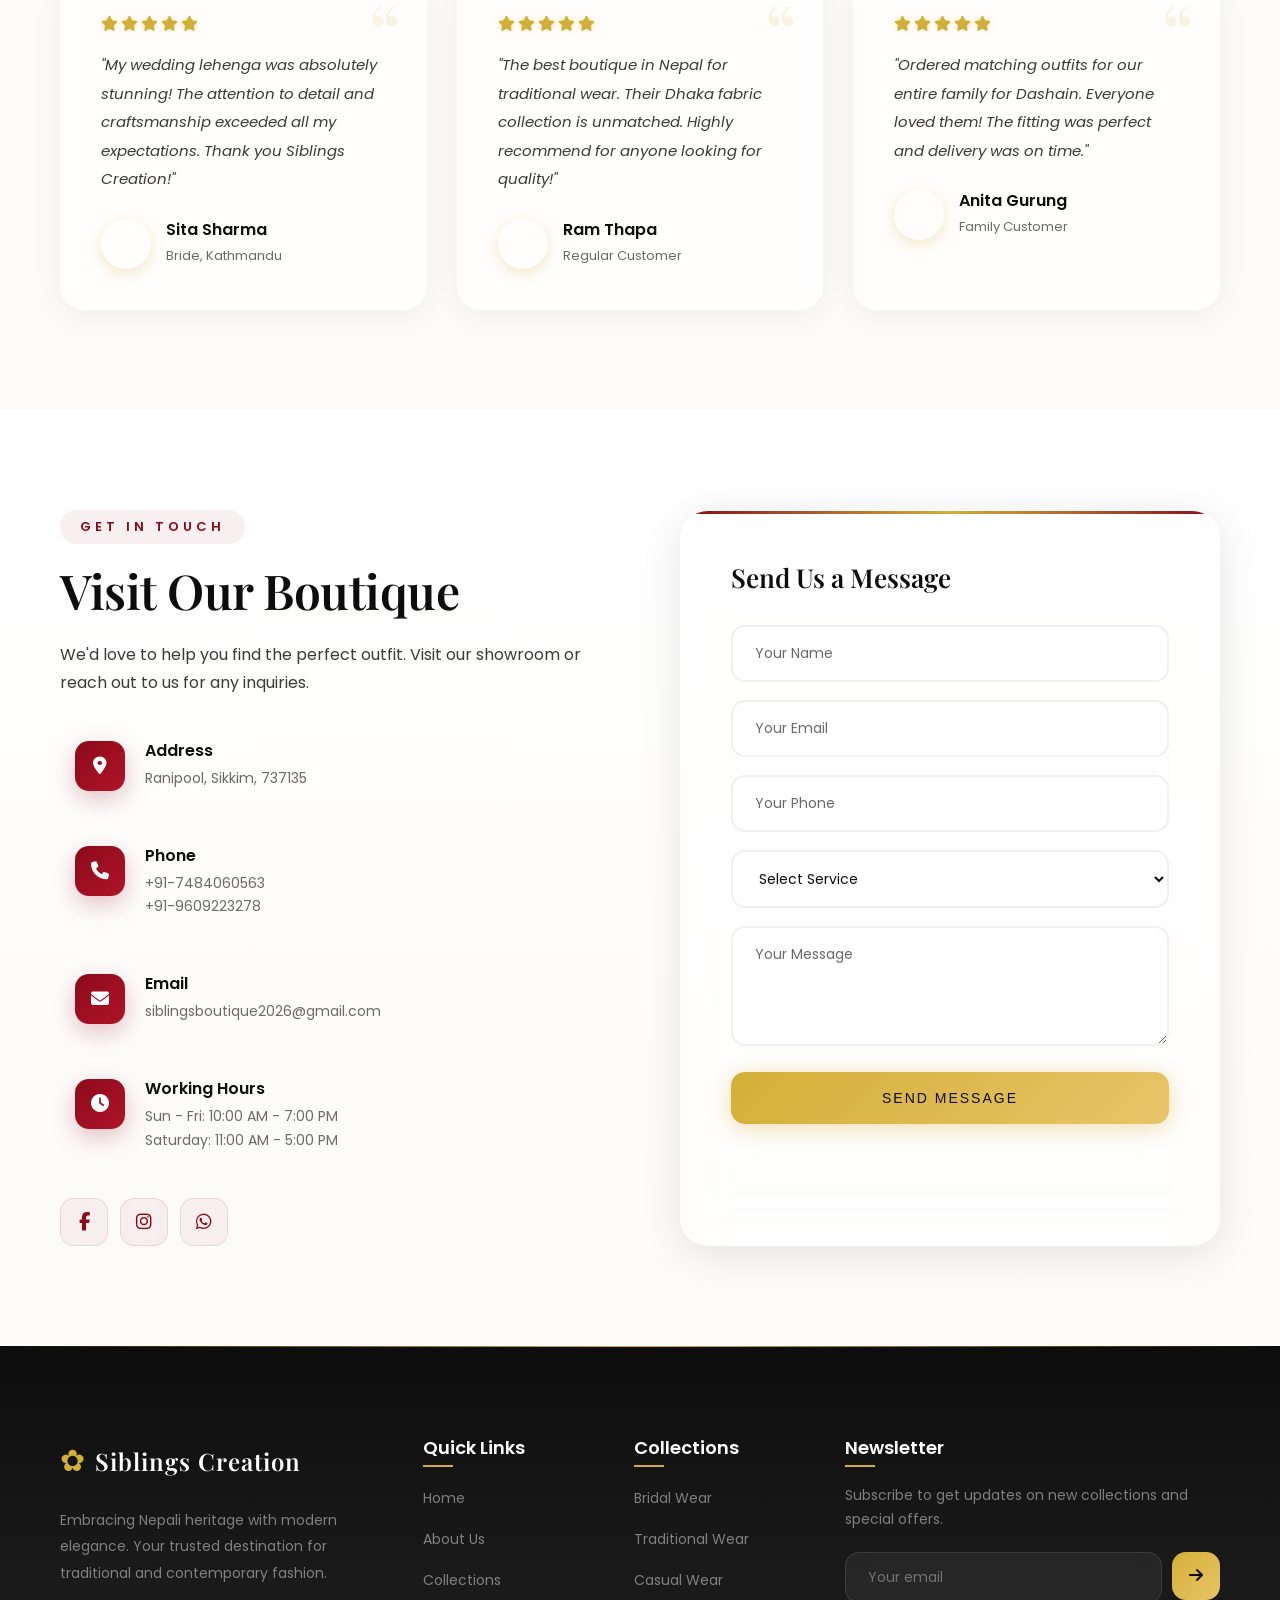
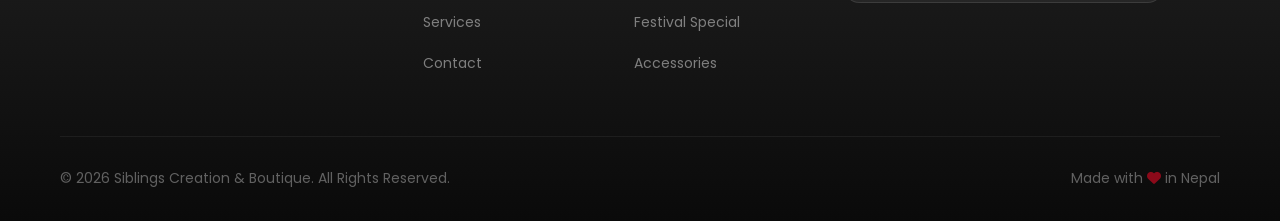
==== commit 8db1c89f: "ui fixes" ====
--- a/index.html
+++ b/index.html
@@ -46,8 +46,8 @@
     <!-- Hero Section -->
     <section id="home" class="hero">
       <div class="hero-overlay"></div>
-      <div class="hero-glass-panel left"></div>
-      <div class="hero-glass-panel right"></div>
+      <!-- <div class="hero-glass-panel left"></div>
+      <div class="hero-glass-panel right"></div> -->
       <div class="hero-content">
         <p class="hero-subtitle">Welcome to</p>
         <h1 class="hero-title">Siblings Creation & Boutique</h1>
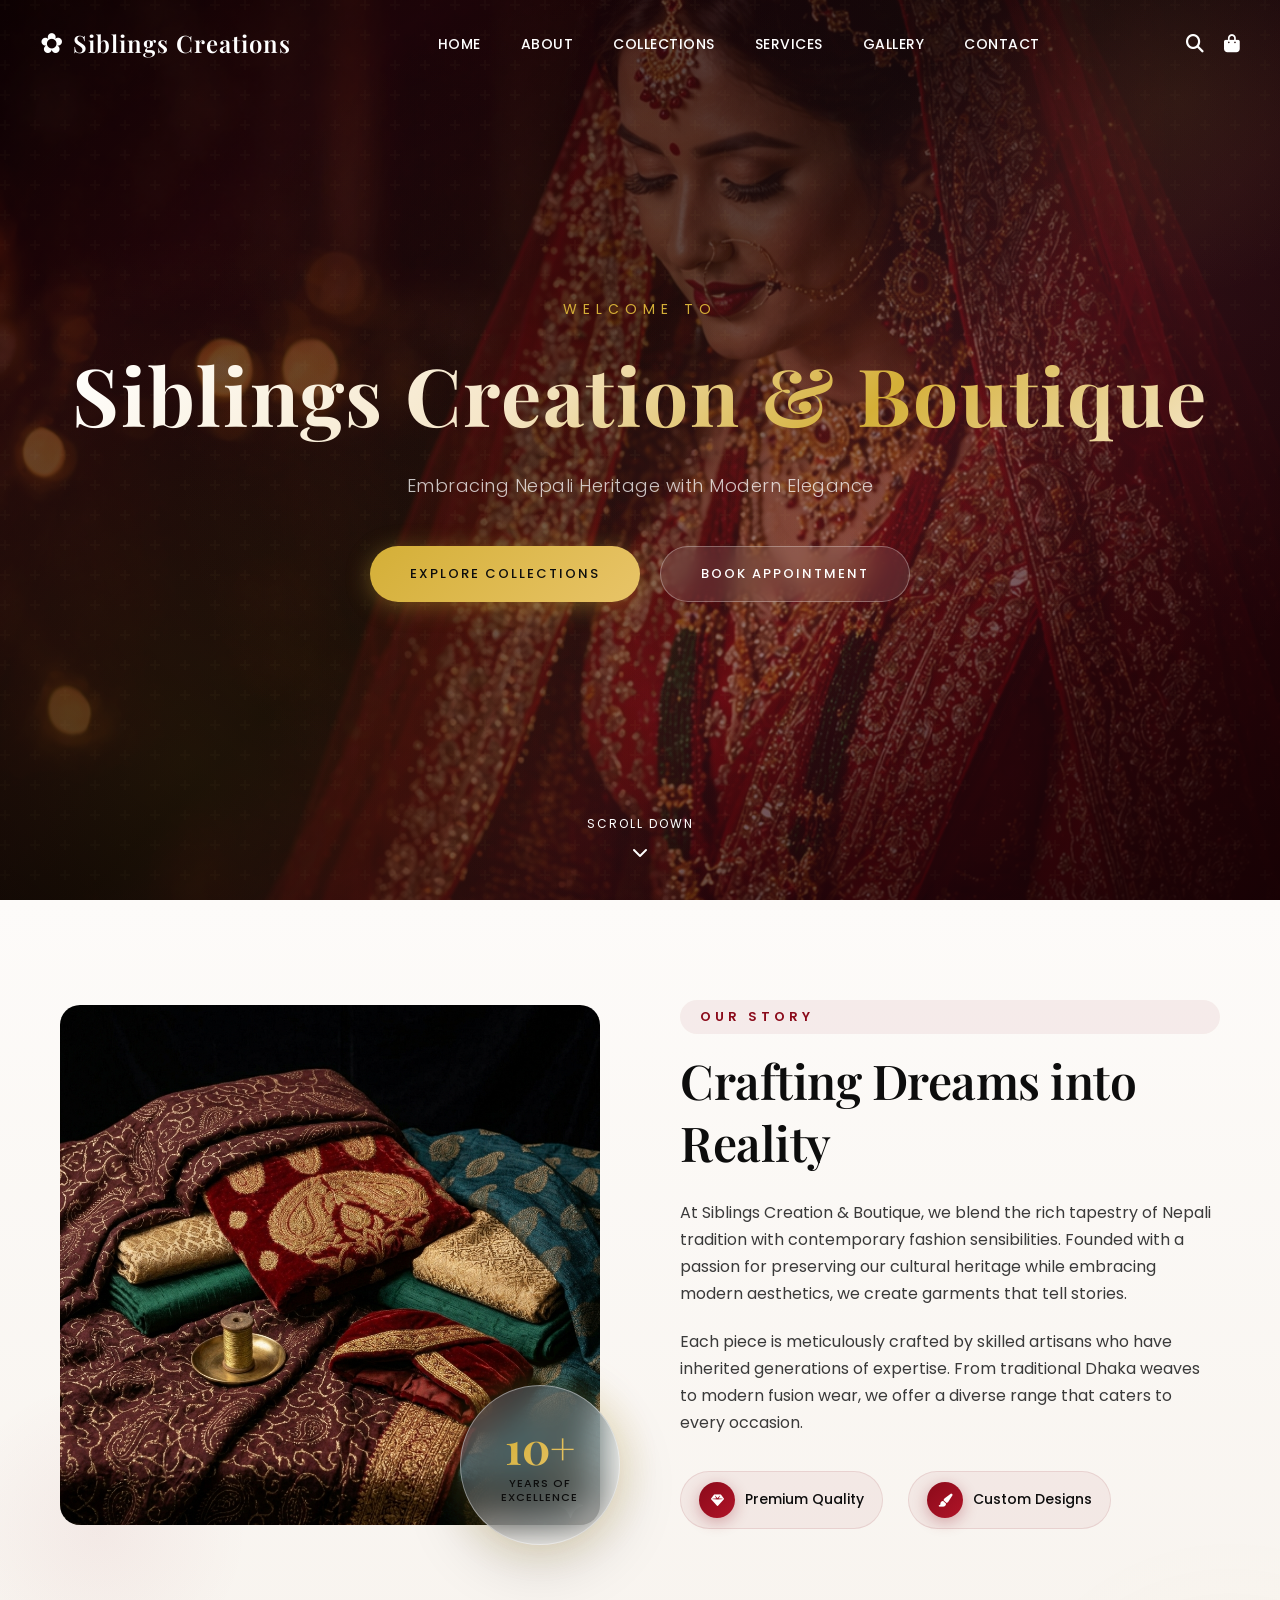
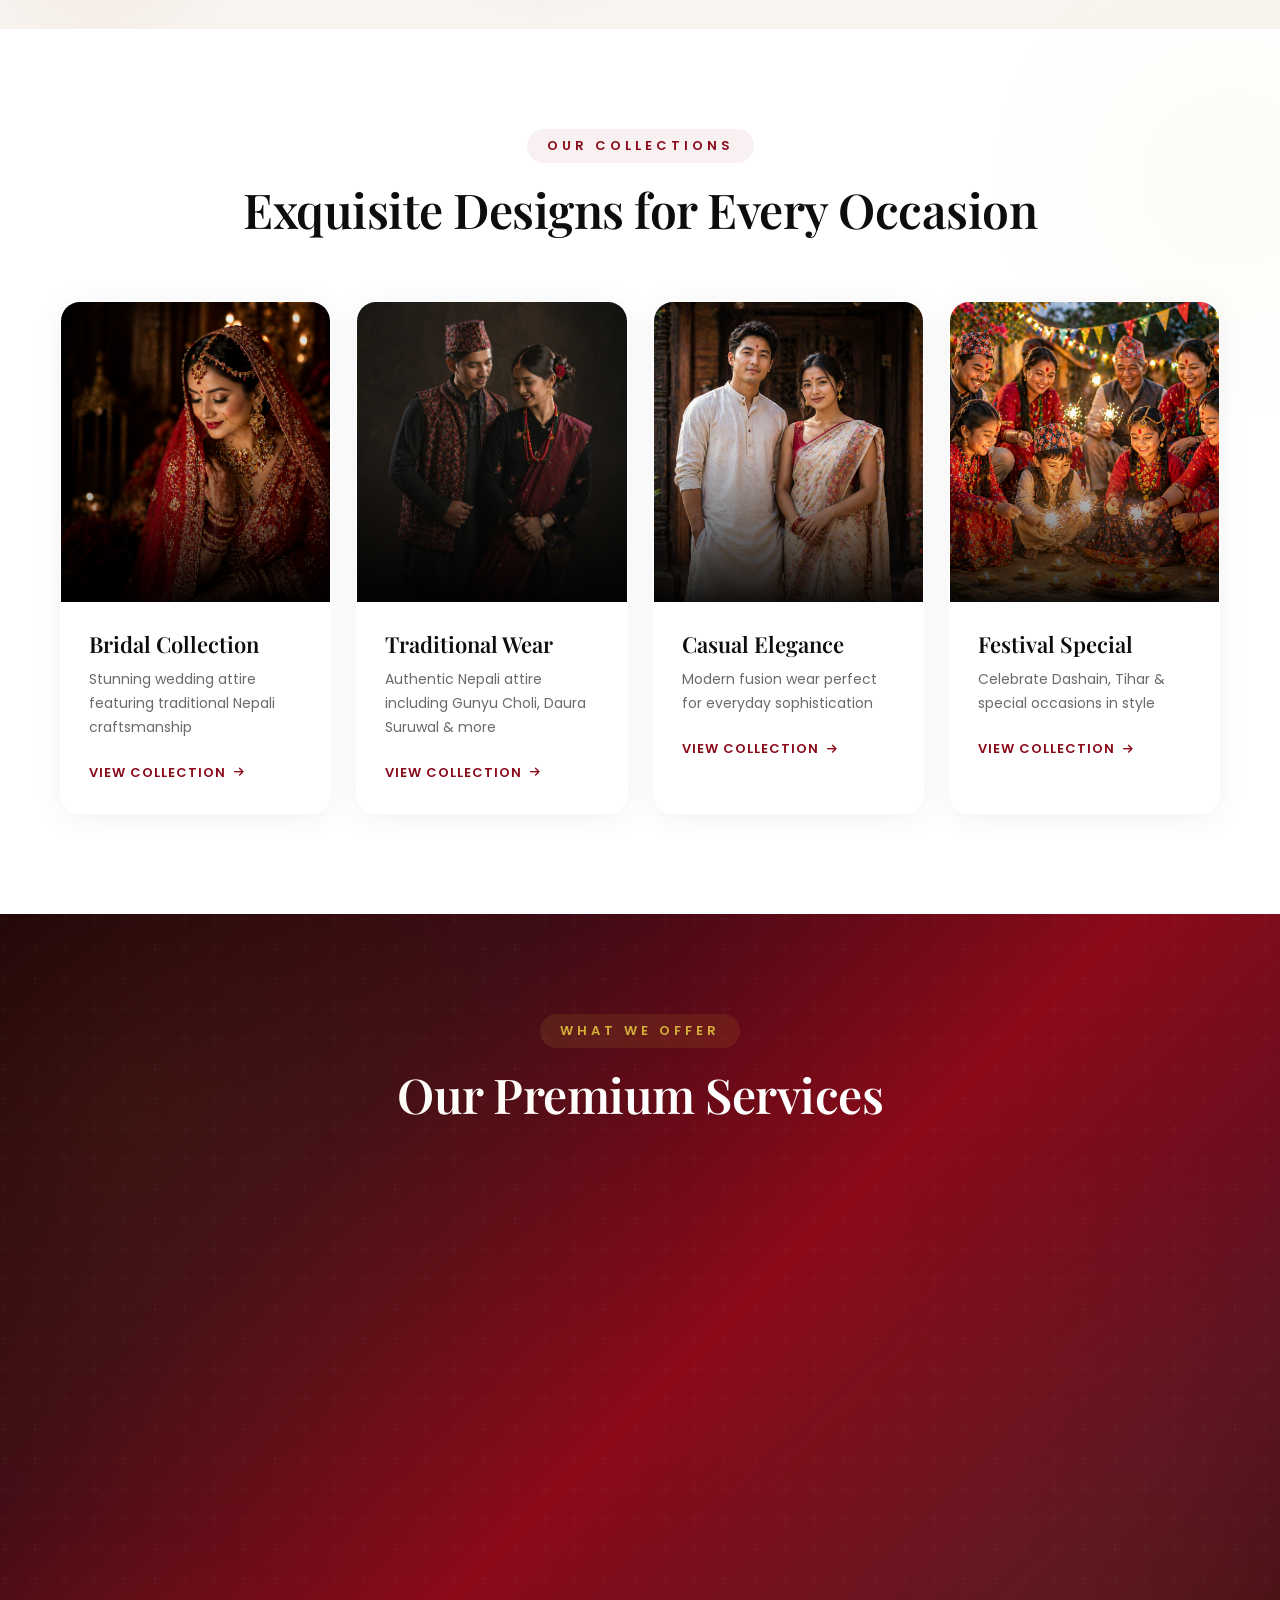
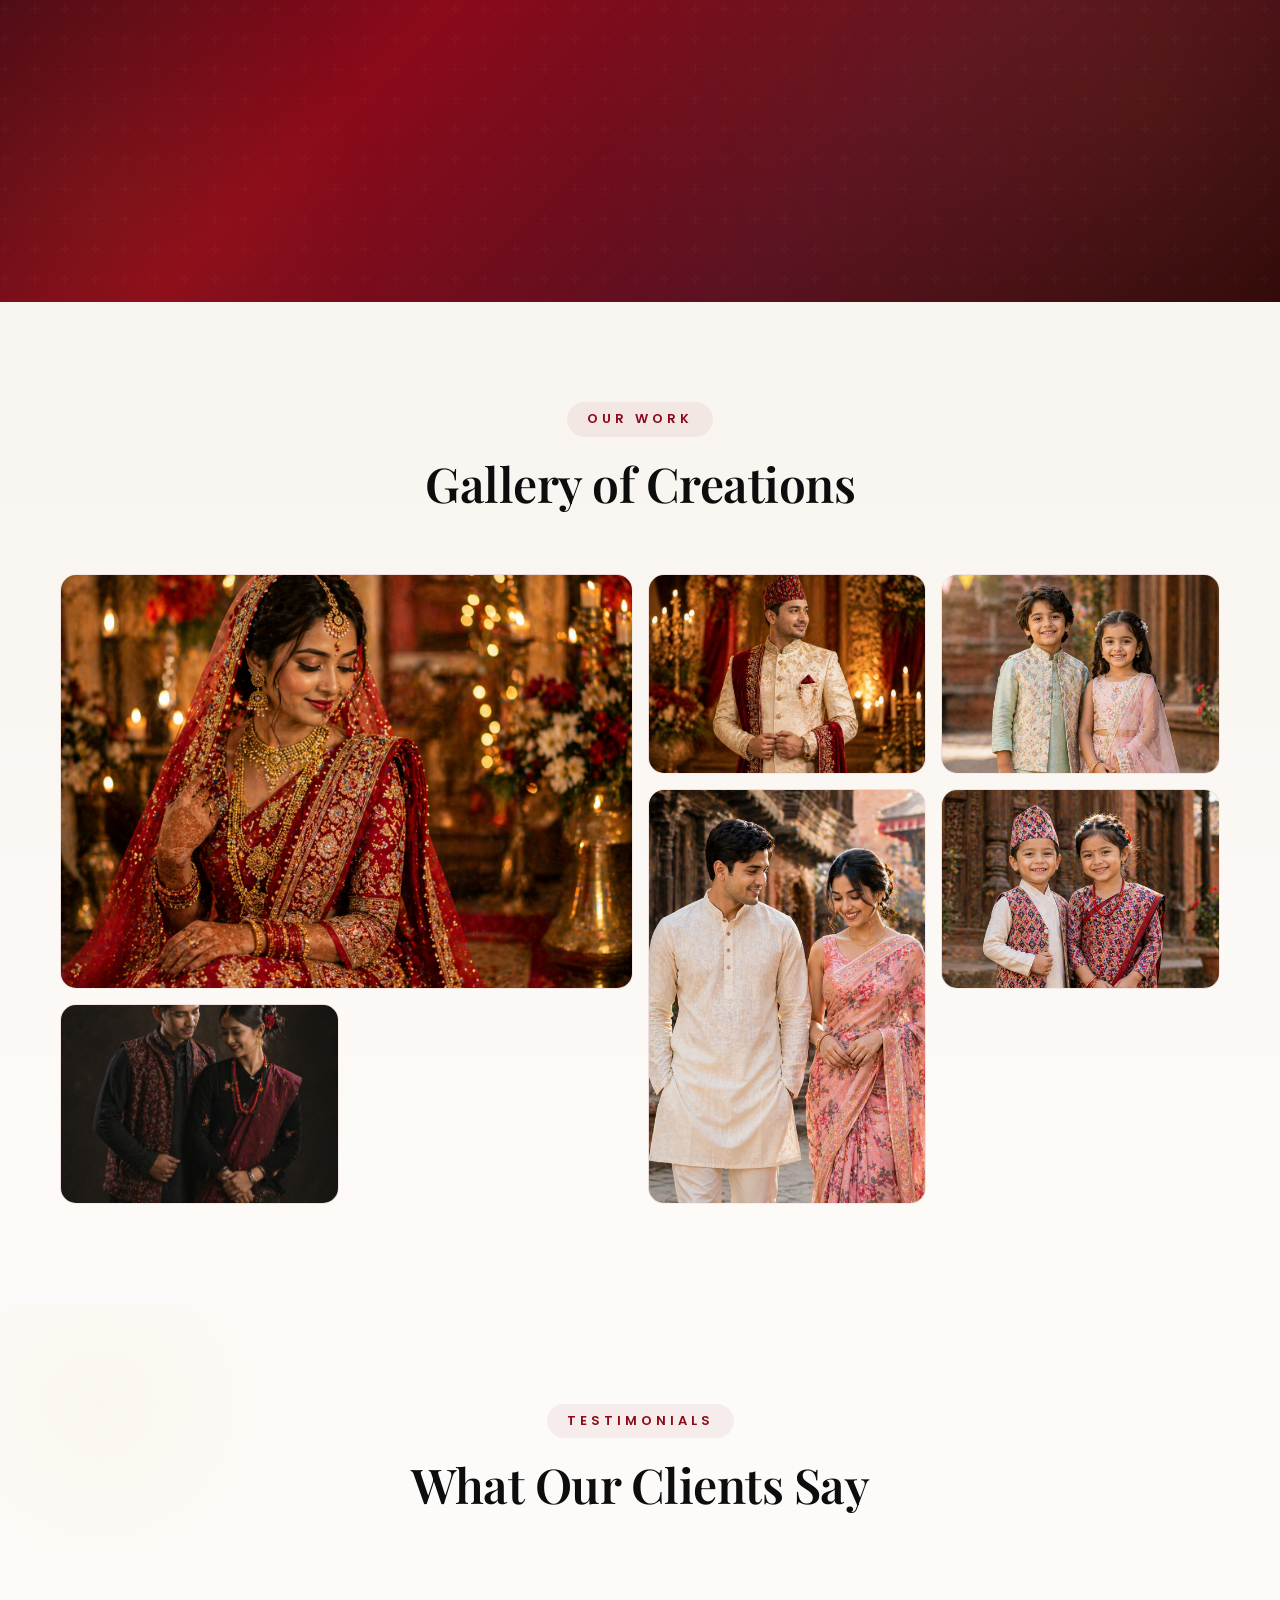
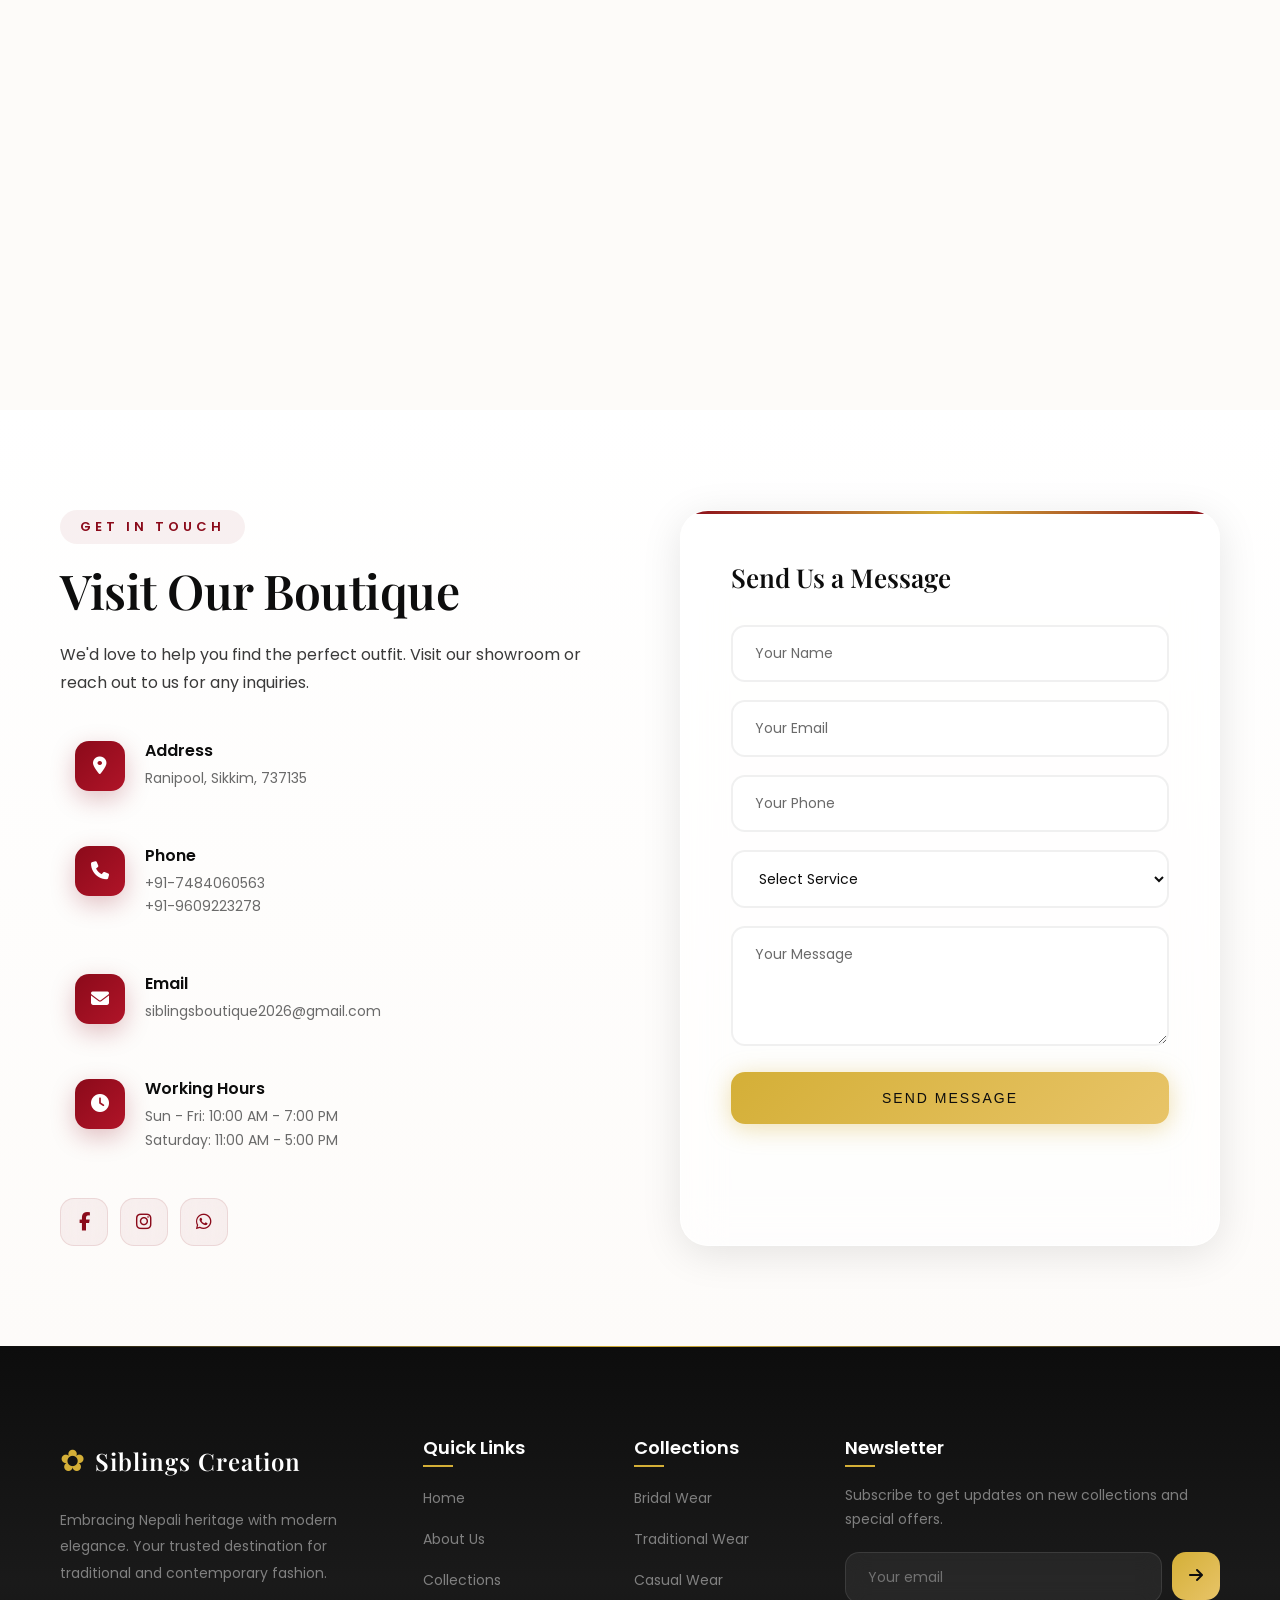
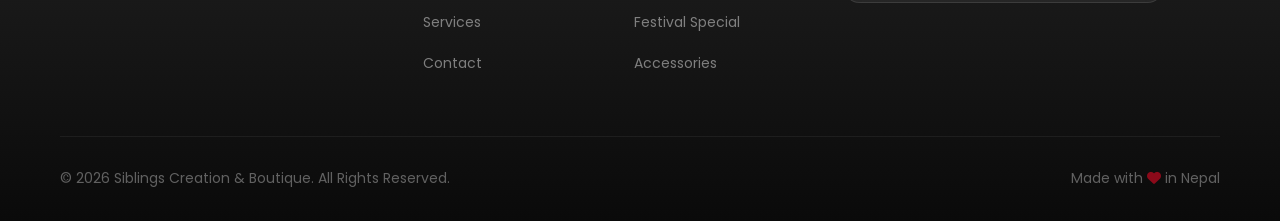
==== commit 6856fa31: "loading banner image very fast" ====
--- a/index.html
+++ b/index.html
@@ -5,6 +5,12 @@
     <meta name="viewport" content="width=device-width, initial-scale=1.0" />
     <title>Siblings Creation & Boutique | Nepali Fashion House</title>
     <link rel="stylesheet" href="assets/style.css" />
+    <!-- Load the banner image very fast -->
+    <link
+      rel="preload"
+      as="image"
+      href="./assets/images/others/banner_image_2.png"
+    />
     <link
       href="https://fonts.googleapis.com/css2?family=Playfair+Display:wght@400;500;600;700&family=Poppins:wght@300;400;500;600&display=swap"
       rel="stylesheet"
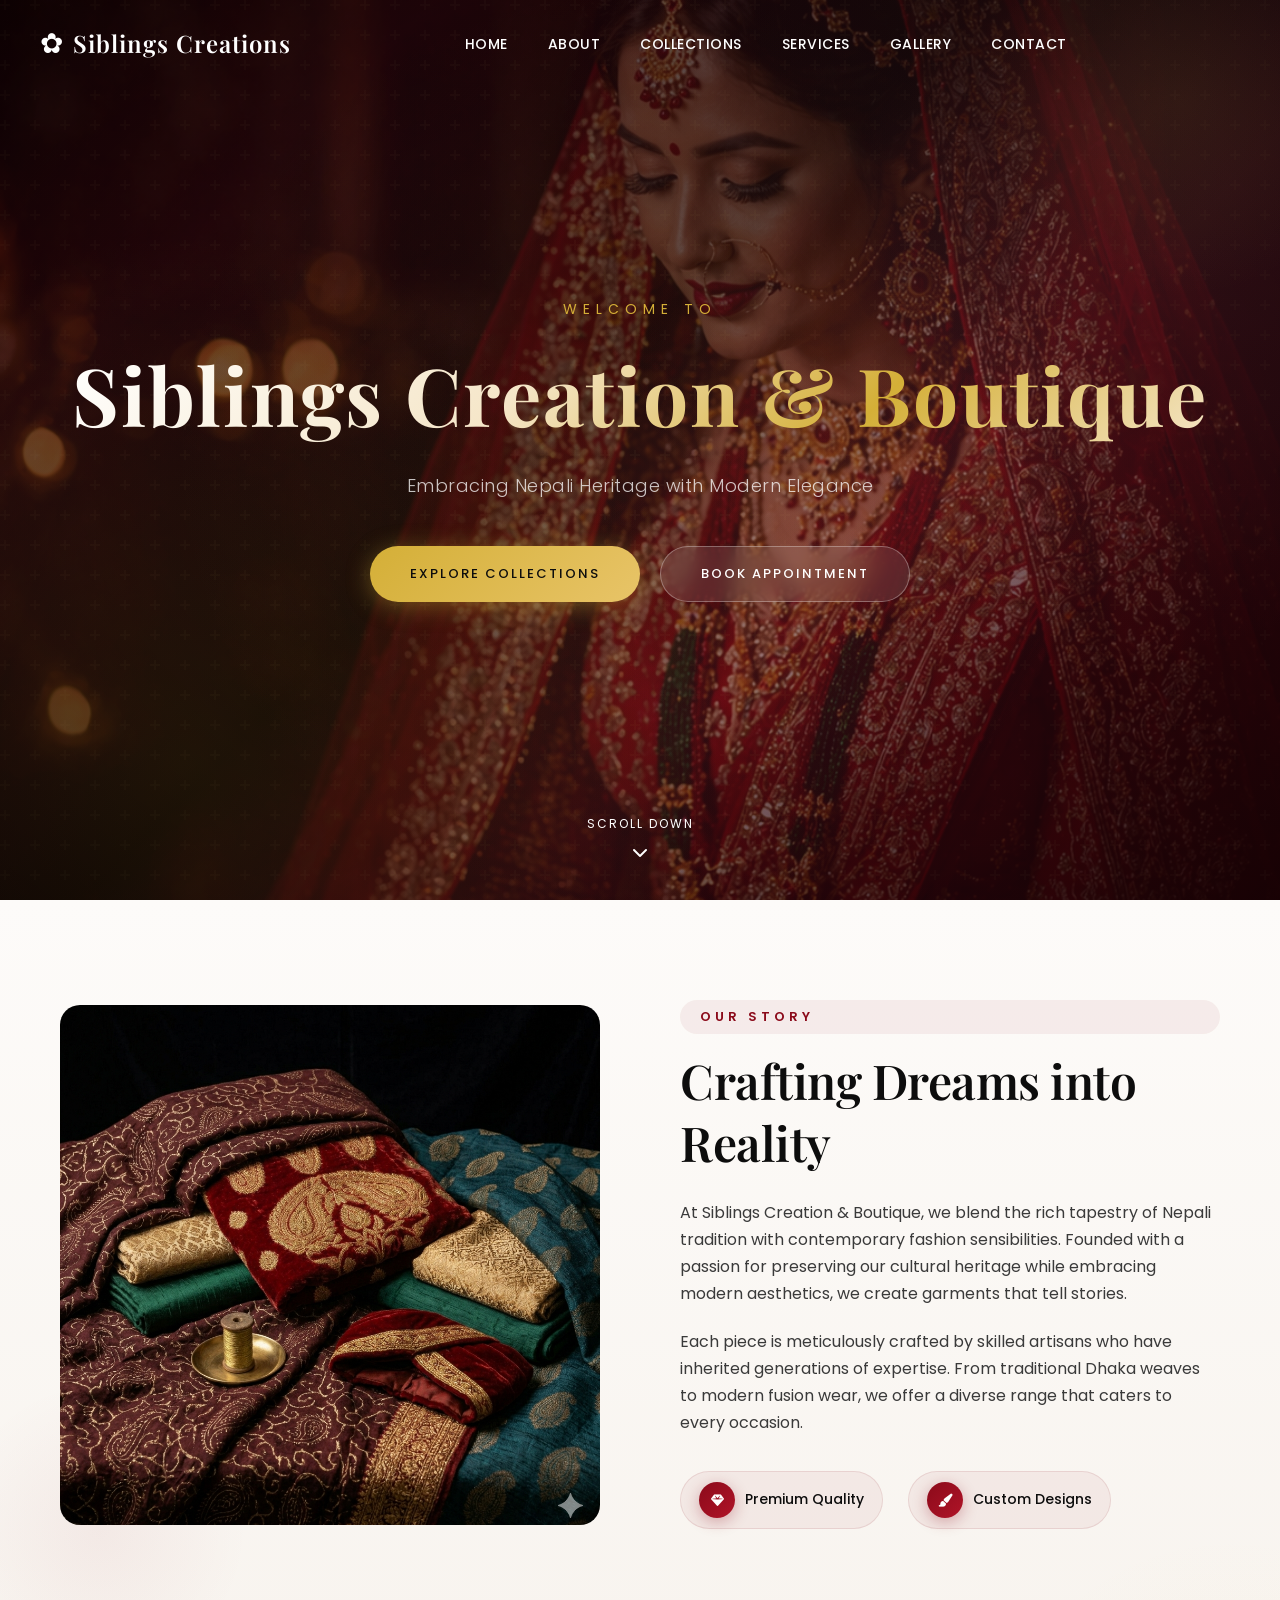
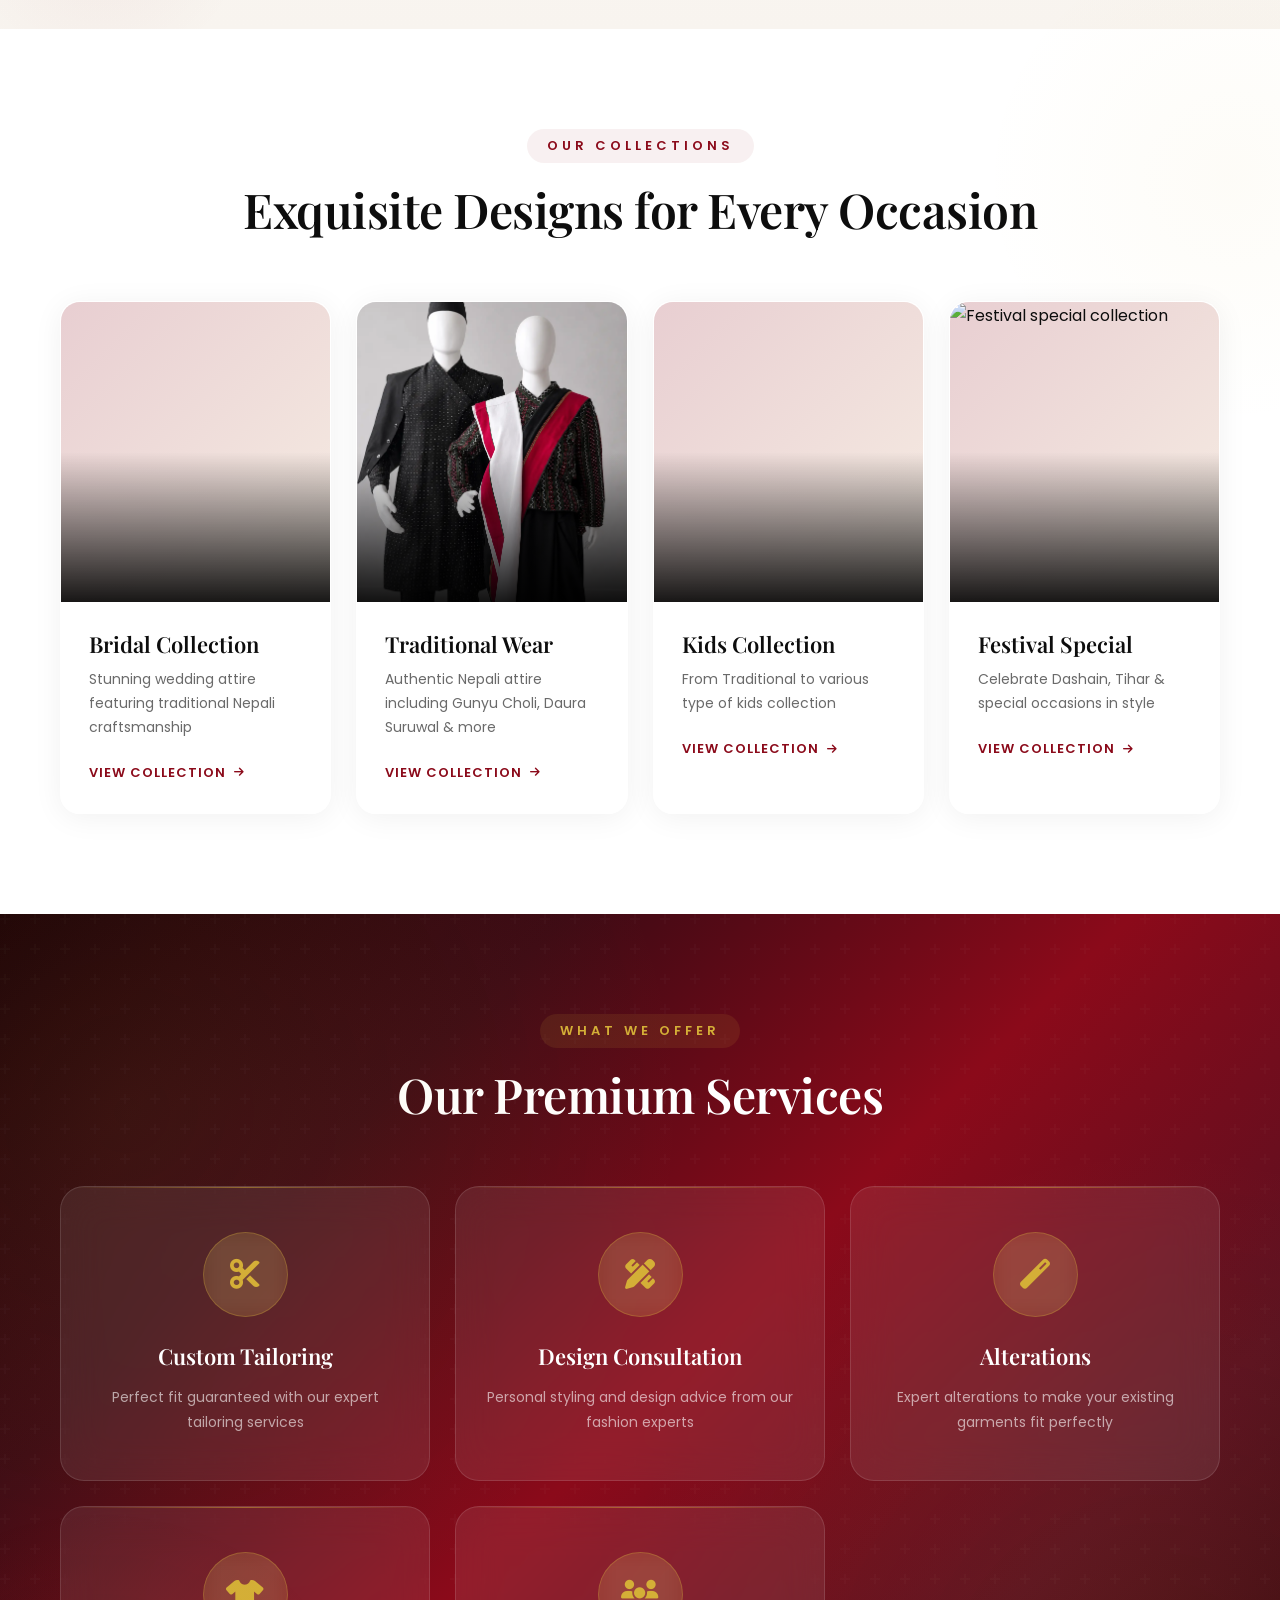
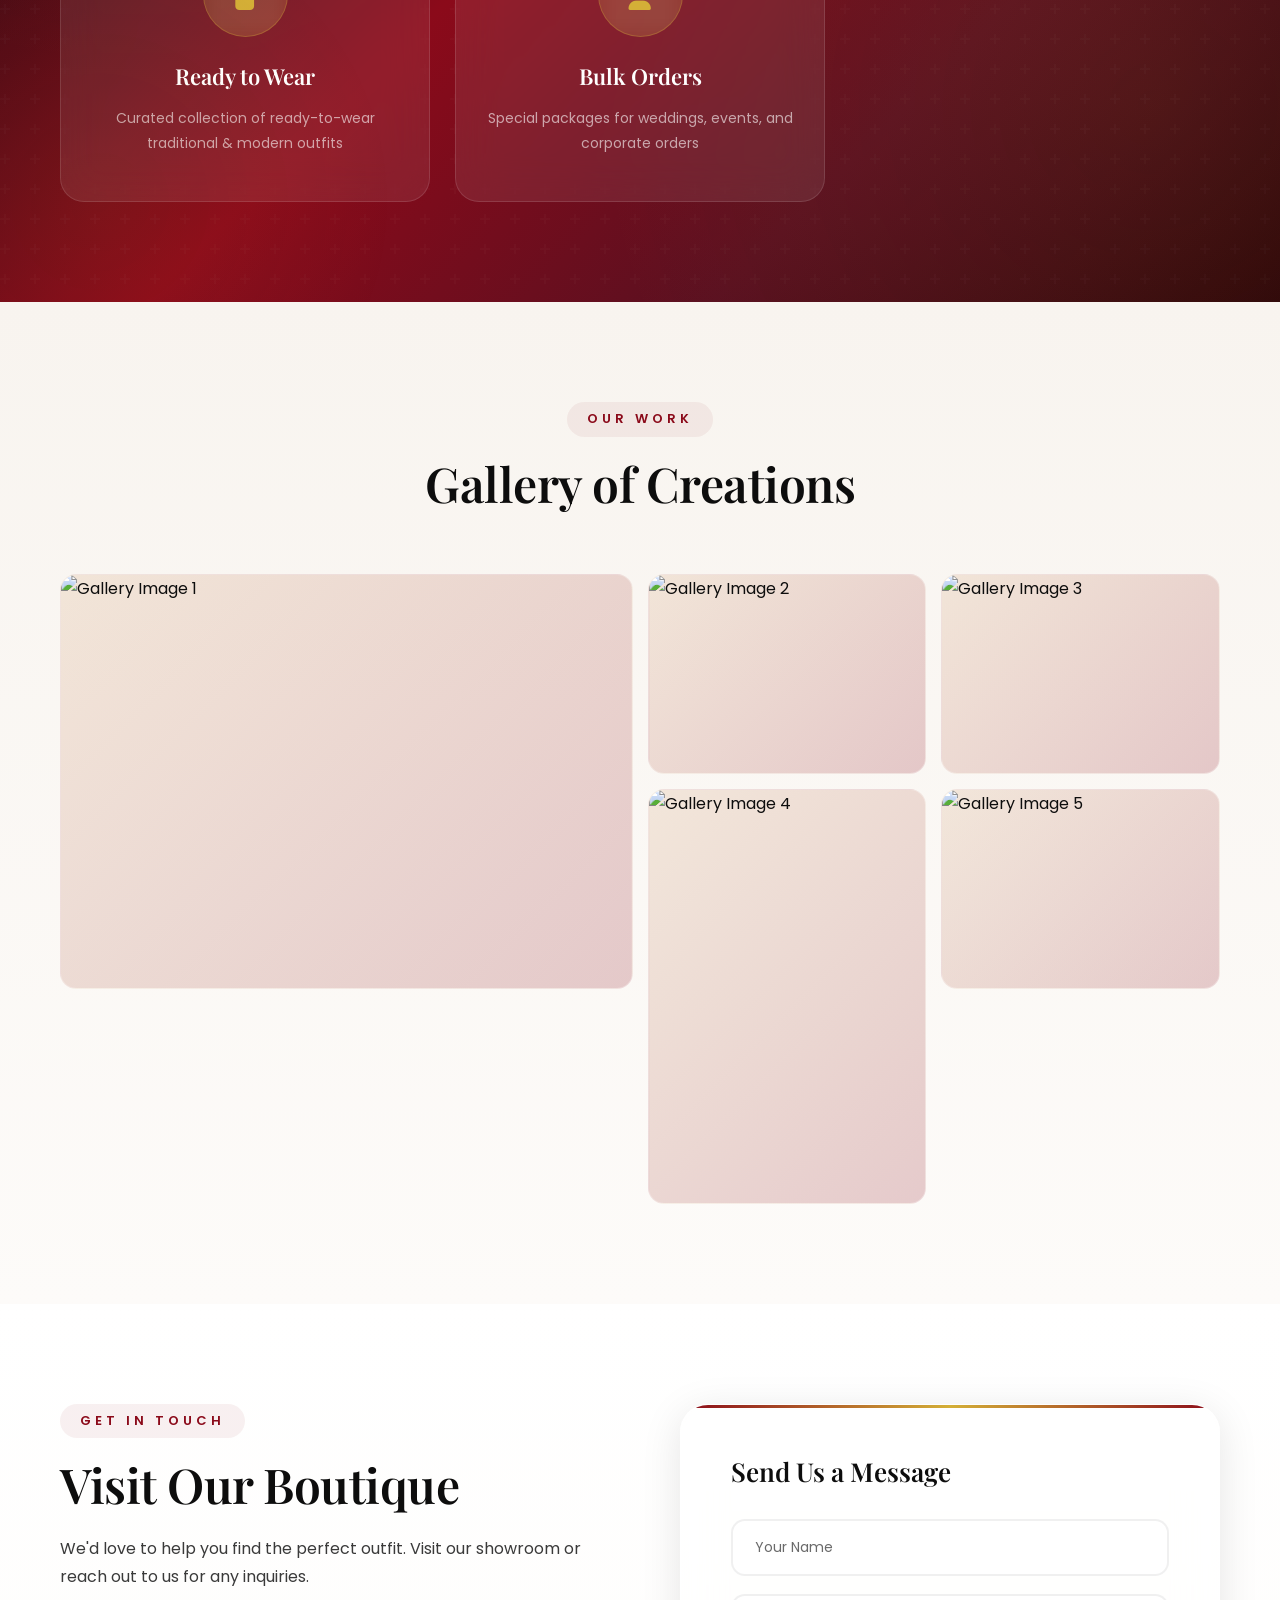
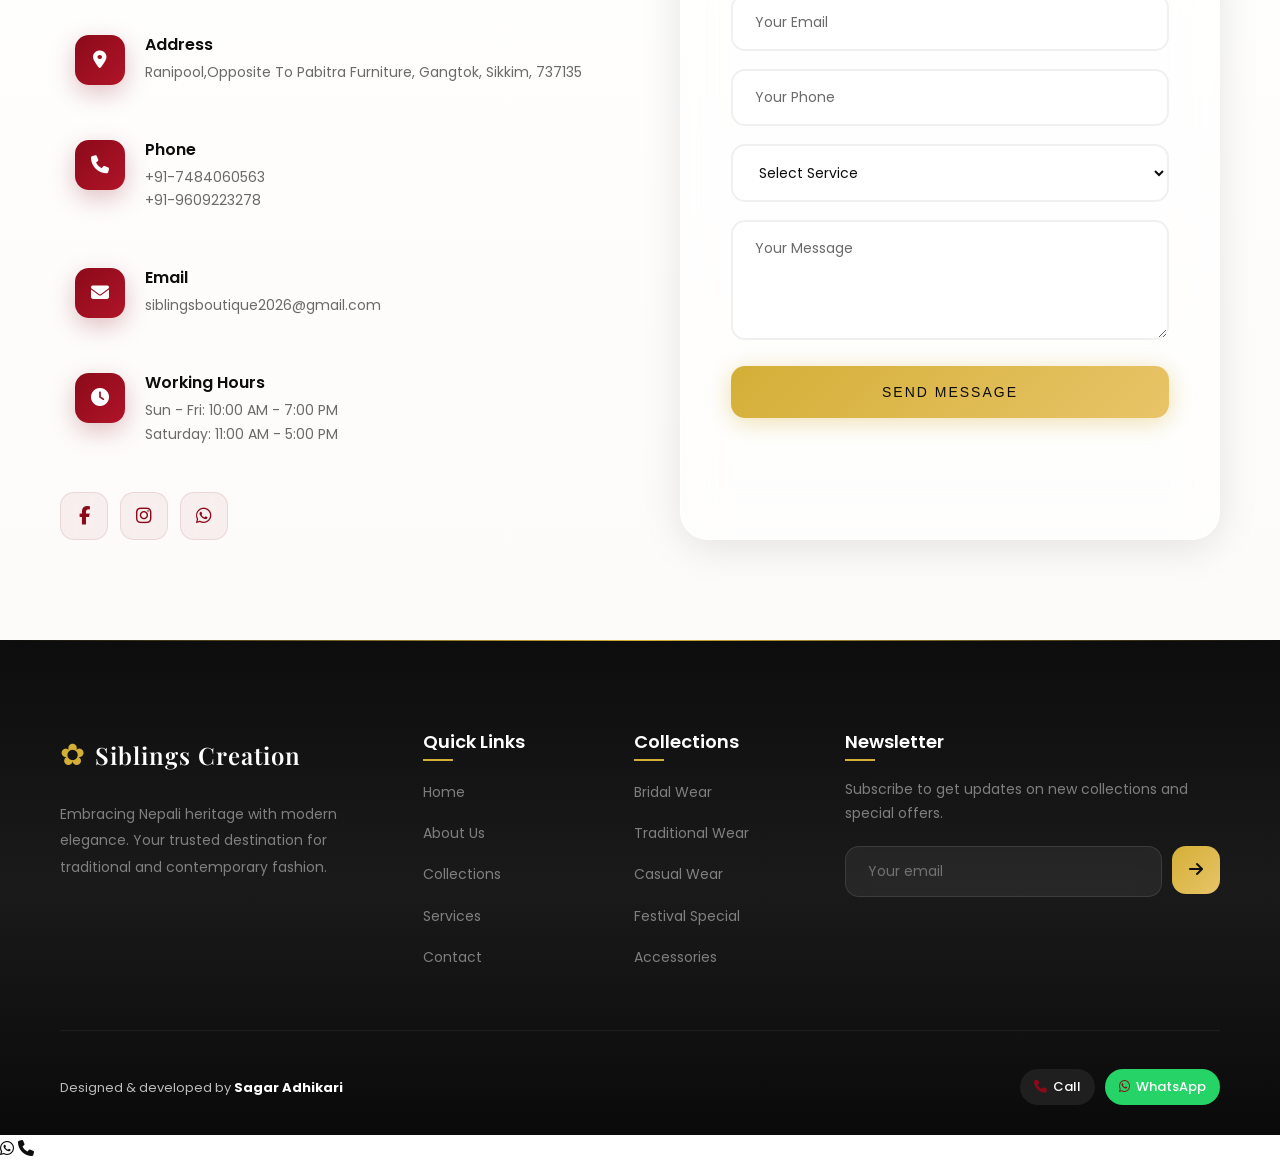
==== commit 6ca1bfb6: "few changes" ====
--- a/index.html
+++ b/index.html
@@ -3,14 +3,18 @@
   <head>
     <meta charset="UTF-8" />
     <meta name="viewport" content="width=device-width, initial-scale=1.0" />
-    <title>Siblings Creation & Boutique | Nepali Fashion House</title>
+    <title>Siblings Creation & Boutique | Sikkim Fashion House</title>
     <link rel="stylesheet" href="assets/style.css" />
     <!-- Load the banner image very fast -->
     <link
       rel="preload"
       as="image"
-      href="./assets/images/others/banner_image_2.png"
+      href="./assets/images/others/banner_image_2.webp"
     />
+    <link rel="preconnect" href="https://fonts.googleapis.com" />
+    <link rel="preconnect" href="https://fonts.gstatic.com" crossorigin />
+    <link rel="preconnect" href="https://cdnjs.cloudflare.com" />
+    <link rel="preconnect" href="https://cdn.jsdelivr.net" />
     <link
       href="https://fonts.googleapis.com/css2?family=Playfair+Display:wght@400;500;600;700&family=Poppins:wght@300;400;500;600&display=swap"
       rel="stylesheet"
@@ -20,12 +24,11 @@
       href="https://cdnjs.cloudflare.com/ajax/libs/font-awesome/6.4.0/css/all.min.css"
     />
   </head>
-  <script src="https://cdn.jsdelivr.net/npm/emailjs-com@3/dist/email.min.js"></script>
   <body>
     <!-- Navigation -->
     <nav class="navbar">
       <div class="nav-container">
-        <a href="#" class="logo">
+        <a href="/" class="logo">
           <span class="logo-icon">✿</span>
           <span class="logo-text">Siblings Creations</span>
         </a>
@@ -38,8 +41,8 @@
           <li><a href="#contact">Contact</a></li>
         </ul>
         <div class="nav-icons">
-          <a href="#" class="icon"><i class="fas fa-search"></i></a>
-          <a href="#" class="icon"><i class="fas fa-shopping-bag"></i></a>
+          <!-- <a href="#" class="icon"><i class="fas fa-search"></i></a>
+          <a href="#" class="icon"><i class="fas fa-shopping-bag"></i></a> -->
         </div>
         <div class="hamburger">
           <span></span>
@@ -61,7 +64,7 @@
           Embracing Nepali Heritage with Modern Elegance
         </p>
         <div class="hero-buttons">
-          <a href="#collections" class="btn btn-primary">Explore Collections</a>
+          <a href="/collection" class="btn btn-primary">Explore Collections</a>
           <a href="#contact" class="btn btn-secondary">Book Appointment</a>
         </div>
       </div>
@@ -79,10 +82,10 @@
             <div class="image-frame">
               <div class="pattern-overlay"></div>
             </div>
-            <div class="experience-badge">
+            <!-- <div class="experience-badge">
               <span class="years">10+</span>
               <span class="text">Years of Excellence</span>
-            </div>
+            </div> -->
           </div>
           <div class="about-content">
             <span class="section-subtitle">Our Story</span>
@@ -129,9 +132,10 @@
           <div class="collection-card">
             <div class="card-image">
               <img
-                src="./assets/images/collections/bridal_collection.png?w=800&q=80"
+                src="./assets/images/collections/nepali bride and groom set.webp"
                 alt="Bridal collection"
                 loading="lazy"
+                decoding="async"
               />
             </div>
             <div class="card-content">
@@ -140,9 +144,7 @@
                 Stunning wedding attire featuring traditional Nepali
                 craftsmanship
               </p>
-              <a
-                src="./assets/images/collections/bridal_collection.png?w=800&q=80"
-                class="card-link"
+              <a href="/collection" class="card-link"
                 >View Collection <i class="fas fa-arrow-right"></i
               ></a>
             </div>
@@ -150,9 +152,10 @@
           <div class="collection-card">
             <div class="card-image">
               <img
-                src="./assets/images/collections/traditional.png"
+                src="./assets/images/collections/newari male female traditional.webp"
                 alt="Traditional wear collection"
                 loading="lazy"
+                decoding="async"
               />
             </div>
             <div class="card-content">
@@ -161,7 +164,7 @@
                 Authentic Nepali attire including Gunyu Choli, Daura Suruwal &
                 more
               </p>
-              <a href="#" class="card-link"
+              <a href="/collection" class="card-link"
                 >View Collection <i class="fas fa-arrow-right"></i
               ></a>
             </div>
@@ -169,15 +172,16 @@
           <div class="collection-card">
             <div class="card-image">
               <img
-                src="./assets/images/collections/casual_1.png"
+                src="./assets/images/collections/Pashni Set.webp"
                 alt="Casual elegance collection"
                 loading="lazy"
+                decoding="async"
               />
             </div>
             <div class="card-content">
-              <h3>Casual Elegance</h3>
-              <p>Modern fusion wear perfect for everyday sophistication</p>
-              <a href="#" class="card-link"
+              <h3>Kids Collection</h3>
+              <p>From Traditional to various type of kids collection</p>
+              <a href="/collection" class="card-link"
                 >View Collection <i class="fas fa-arrow-right"></i
               ></a>
             </div>
@@ -185,15 +189,16 @@
           <div class="collection-card">
             <div class="card-image">
               <img
-                src="./assets/images/collections/festival_1.png"
+                src="./assets/images/collections/festival_1.webp"
                 alt="Festival special collection"
                 loading="lazy"
+                decoding="async"
               />
             </div>
             <div class="card-content">
               <h3>Festival Special</h3>
               <p>Celebrate Dashain, Tihar & special occasions in style</p>
-              <a href="#" class="card-link"
+              <a href="/collection" class="card-link"
                 >View Collection <i class="fas fa-arrow-right"></i
               ></a>
             </div>
@@ -242,13 +247,13 @@
               Curated collection of ready-to-wear traditional & modern outfits
             </p>
           </div>
-          <div class="service-card">
+          <!-- <div class="service-card">
             <div class="service-icon">
               <i class="fas fa-truck"></i>
             </div>
             <h3>Home Delivery</h3>
             <p>Convenient delivery across Nepal and international shipping</p>
-          </div>
+          </div> -->
           <div class="service-card">
             <div class="service-icon">
               <i class="fas fa-users"></i>
@@ -270,12 +275,14 @@
         <div class="gallery-grid">
           <div
             class="gallery-item large"
-            data-img="./assets/images/gallery/gallery_1.png"
+            data-img="./assets/images/gallery/gallery_1.webp"
           >
             <img
-              src="./assets/images/gallery/gallery_1.png"
+              src="./assets/images/gallery/gallery_1.webp"
               alt="Gallery Image 1"
               class="gallery-img"
+              loading="lazy"
+              decoding="async"
             />
             <div class="gallery-overlay zoom-btn">
               <i class="fas fa-search-plus"></i>
@@ -283,12 +290,14 @@
           </div>
           <div
             class="gallery-item"
-            data-img="./assets/images/gallery/gallery_2.png"
+            data-img="./assets/images/gallery/gallery_2.webp"
           >
             <img
-              src="./assets/images/gallery/gallery_2.png"
+              src="./assets/images/gallery/gallery_2.webp"
               alt="Gallery Image 2"
               class="gallery-img"
+              loading="lazy"
+              decoding="async"
             />
             <div class="gallery-overlay zoom-btn">
               <i class="fas fa-search-plus"></i>
@@ -296,12 +305,14 @@
           </div>
           <div
             class="gallery-item"
-            data-img="./assets/images/gallery/gallery_4.png"
+            data-img="./assets/images/gallery/gallery_4.webp"
           >
             <img
-              src="./assets/images/gallery/gallery_4.png"
+              src="./assets/images/gallery/gallery_4.webp"
               alt="Gallery Image 3"
               class="gallery-img"
+              loading="lazy"
+              decoding="async"
             />
             <div class="gallery-overlay zoom-btn">
               <i class="fas fa-search-plus"></i>
@@ -309,12 +320,14 @@
           </div>
           <div
             class="gallery-item tall"
-            data-img="./assets/images/gallery/gallery_3.png"
+            data-img="./assets/images/gallery/gallery_3.webp"
           >
             <img
-              src="./assets/images/gallery/gallery_3.png"
+              src="./assets/images/gallery/gallery_3.webp"
               alt="Gallery Image 4"
               class="gallery-img"
+              loading="lazy"
+              decoding="async"
             />
             <div class="gallery-overlay zoom-btn">
               <i class="fas fa-search-plus"></i>
@@ -322,30 +335,34 @@
           </div>
           <div
             class="gallery-item"
-            data-img="./assets/images/gallery/gallery_5.png?w=800&q=80"
+            data-img="./assets/images/gallery/gallery_5.webp?w=800&q=80"
           >
             <img
-              src="./assets/images/gallery/gallery_5.png"
+              src="./assets/images/gallery/gallery_5.webp"
               alt="Gallery Image 5"
               class="gallery-img"
+              loading="lazy"
+              decoding="async"
             />
             <div class="gallery-overlay zoom-btn">
               <i class="fas fa-search-plus"></i>
             </div>
           </div>
-          <div
+          <!-- <div
             class="gallery-item"
-            data-img="./assets/images/gallery/gallery_6.png?w=800&q=80"
+            data-img="./assets/images/gallery/gallery_6.webp?w=800&q=80"
           >
             <img
-              src="./assets/images/gallery/gallery_6.png"
+              src="./assets/images/gallery/gallery_6.webp"
               alt="Gallery Image 6"
               class="gallery-img"
+              loading="lazy"
+              decoding="async"
             />
             <div class="gallery-overlay zoom-btn">
               <i class="fas fa-search-plus"></i>
             </div>
-          </div>
+          </div> -->
         </div>
         <!-- Zoom Modal -->
         <div id="zoomModal" class="zoom-modal">
@@ -356,7 +373,7 @@
     </section>
 
     <!-- Testimonials Section -->
-    <section class="testimonials">
+    <!-- <section class="testimonials">
       <div class="container">
         <div class="section-header">
           <span class="section-subtitle">Testimonials</span>
@@ -443,7 +460,7 @@
           </div>
         </div>
       </div>
-    </section>
+    </section> -->
 
     <!-- Contact Section -->
     <section id="contact" class="contact">
@@ -461,7 +478,10 @@
                 <i class="fas fa-map-marker-alt"></i>
                 <div>
                   <h4>Address</h4>
-                  <p>Ranipool, Sikkim, 737135</p>
+                  <p>
+                    Ranipool,Opposite To Pabitra Furniture, Gangtok, Sikkim,
+                    737135
+                  </p>
                 </div>
               </div>
               <div class="info-item">
@@ -602,13 +622,102 @@
           </div>
         </div>
         <div class="footer-bottom">
-          <p>&copy; 2026 Siblings Creation & Boutique. All Rights Reserved.</p>
-          <p>Made with <i class="fas fa-heart"></i> in Nepal</p>
+          <!-- Font Awesome (add in <head> if not already added) -->
+
+          <style>
+            .footer-dev {
+              margin-top: 10px;
+              font-size: 13px;
+              color: #bbb;
+            }
+
+            .footer-dev strong {
+              color: #fff;
+            }
+
+            .footer-actions {
+              margin-top: 8px;
+              display: flex;
+              gap: 10px;
+              flex-wrap: wrap;
+            }
+
+            .footer-btn {
+              display: inline-flex;
+              align-items: center;
+              gap: 6px;
+              padding: 7px 14px;
+              border-radius: 999px;
+              font-size: 13px;
+              font-weight: 500;
+              text-decoration: none;
+              transition: all 0.2s ease;
+            }
+
+            .call-btn {
+              background: #1f1f1f;
+              color: #fff;
+            }
+
+            .call-btn:hover {
+              background: #333;
+            }
+
+            .whatsapp-btn {
+              background: #25d366;
+              color: #fff;
+            }
+
+            .whatsapp-btn:hover {
+              background: #1ebe5d;
+            }
+          </style>
+
+          <p class="footer-dev">
+            Designed & developed by <strong>Sagar Adhikari</strong>
+          </p>
+
+          <div class="footer-actions">
+            <a href="tel:+917584060563" class="footer-btn call-btn">
+              <i class="fa-solid fa-phone"></i> Call
+            </a>
+
+            <a
+              href="https://wa.me/917584060563?text=Hi%20Sagar,%20I%20want%20to%20contact%20you"
+              target="_blank"
+              class="footer-btn whatsapp-btn"
+            >
+              <i class="fa-brands fa-whatsapp"></i> WhatsApp
+            </a>
+          </div>
         </div>
       </div>
     </footer>
 
-    <script>
+    <div class="floating-actions" aria-label="Quick contact">
+      <a
+        class="floating-action floating-whatsapp"
+        href="https://wa.me/917584060563?text=Hi%20Sagar,%20some%20message%20"
+        target="_blank"
+        rel="noopener noreferrer"
+        aria-label="Chat on WhatsApp"
+      >
+        <i class="fa-brands fa-whatsapp"></i>
+      </a>
+      <a
+        class="floating-action floating-call"
+        href="tel:+917584060563"
+        aria-label="Call now"
+      >
+        <i class="fa-solid fa-phone"></i>
+      </a>
+    </div>
+
+    <script
+      src="https://cdn.jsdelivr.net/npm/emailjs-com@3/dist/email.min.js"
+      defer
+    ></script>
+    <script type="module">
       // Navbar scroll effect
       window.addEventListener("scroll", function () {
         const navbar = document.querySelector(".navbar");
@@ -688,7 +797,7 @@
       };
     </script>
 
-    <script>
+    <script type="module">
       document.addEventListener("DOMContentLoaded", function () {
         emailjs.init("EKF-AGamdb8xnqIdV");
 
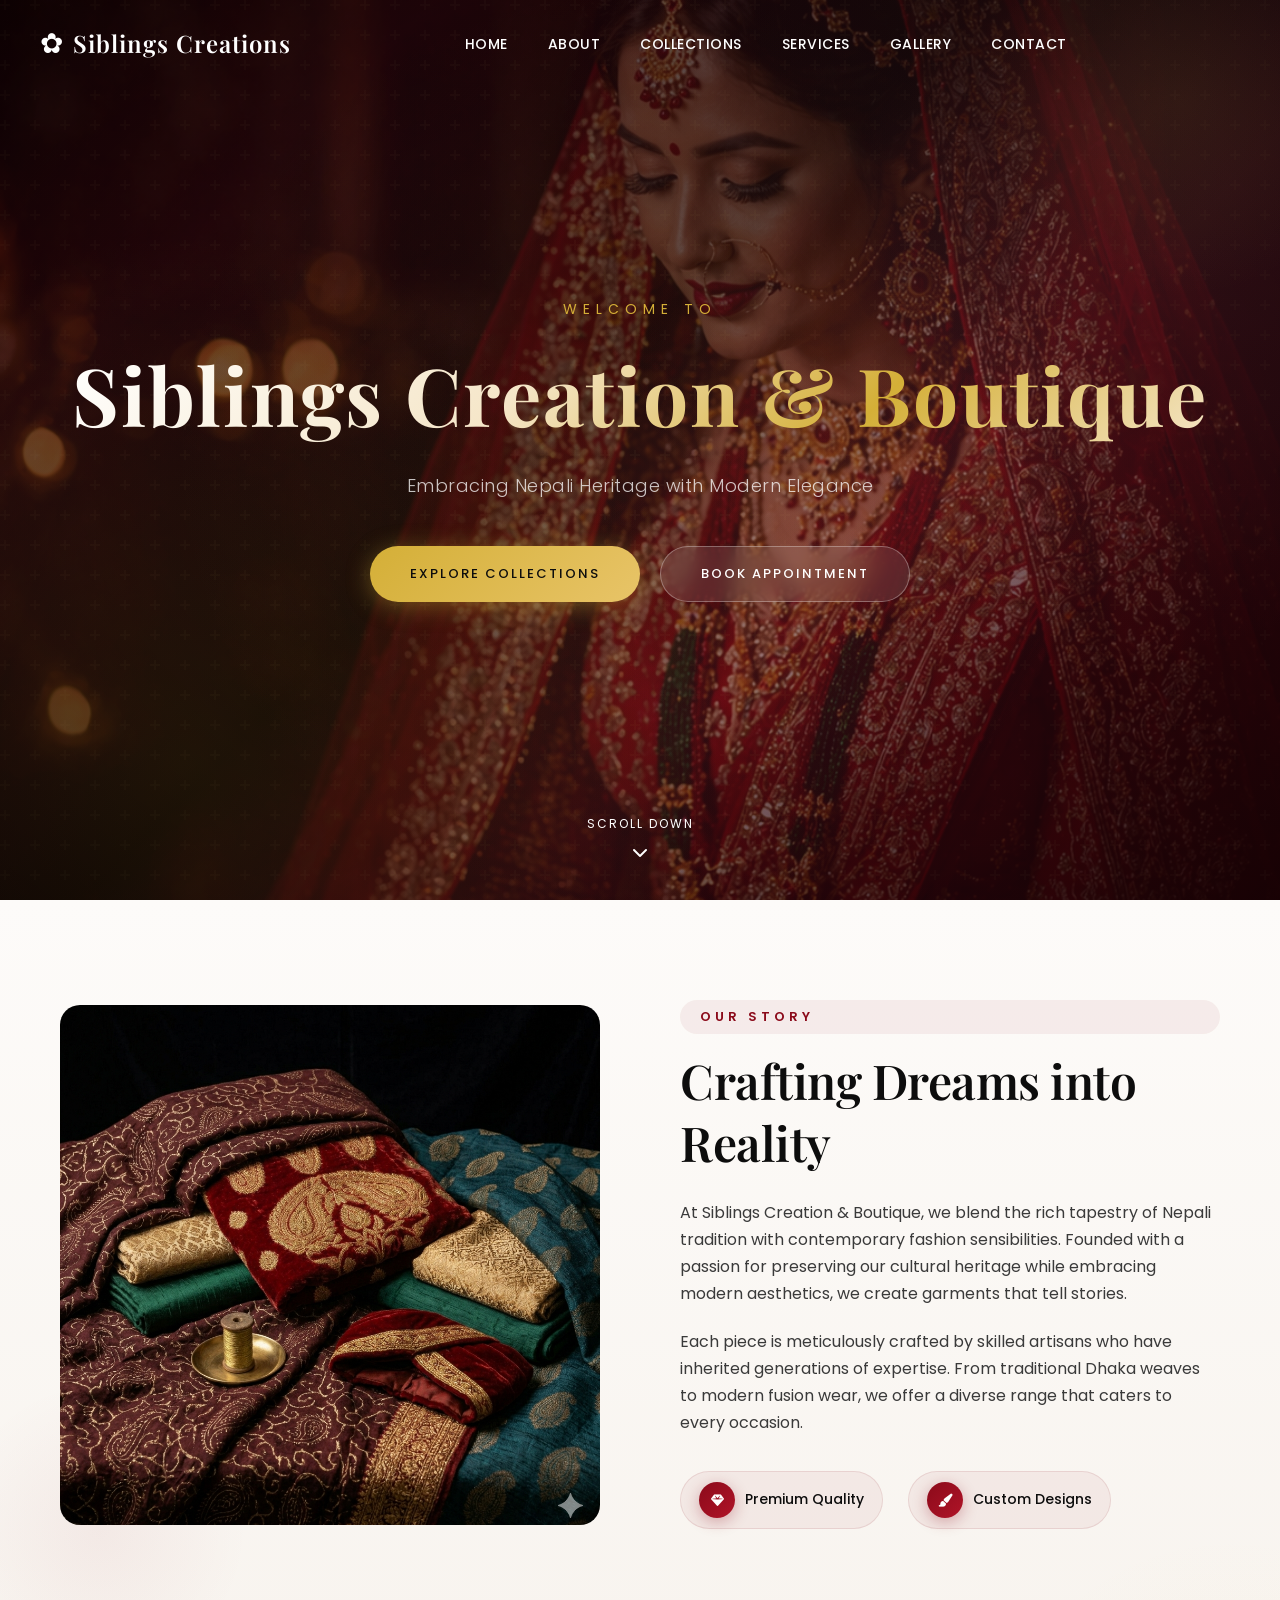
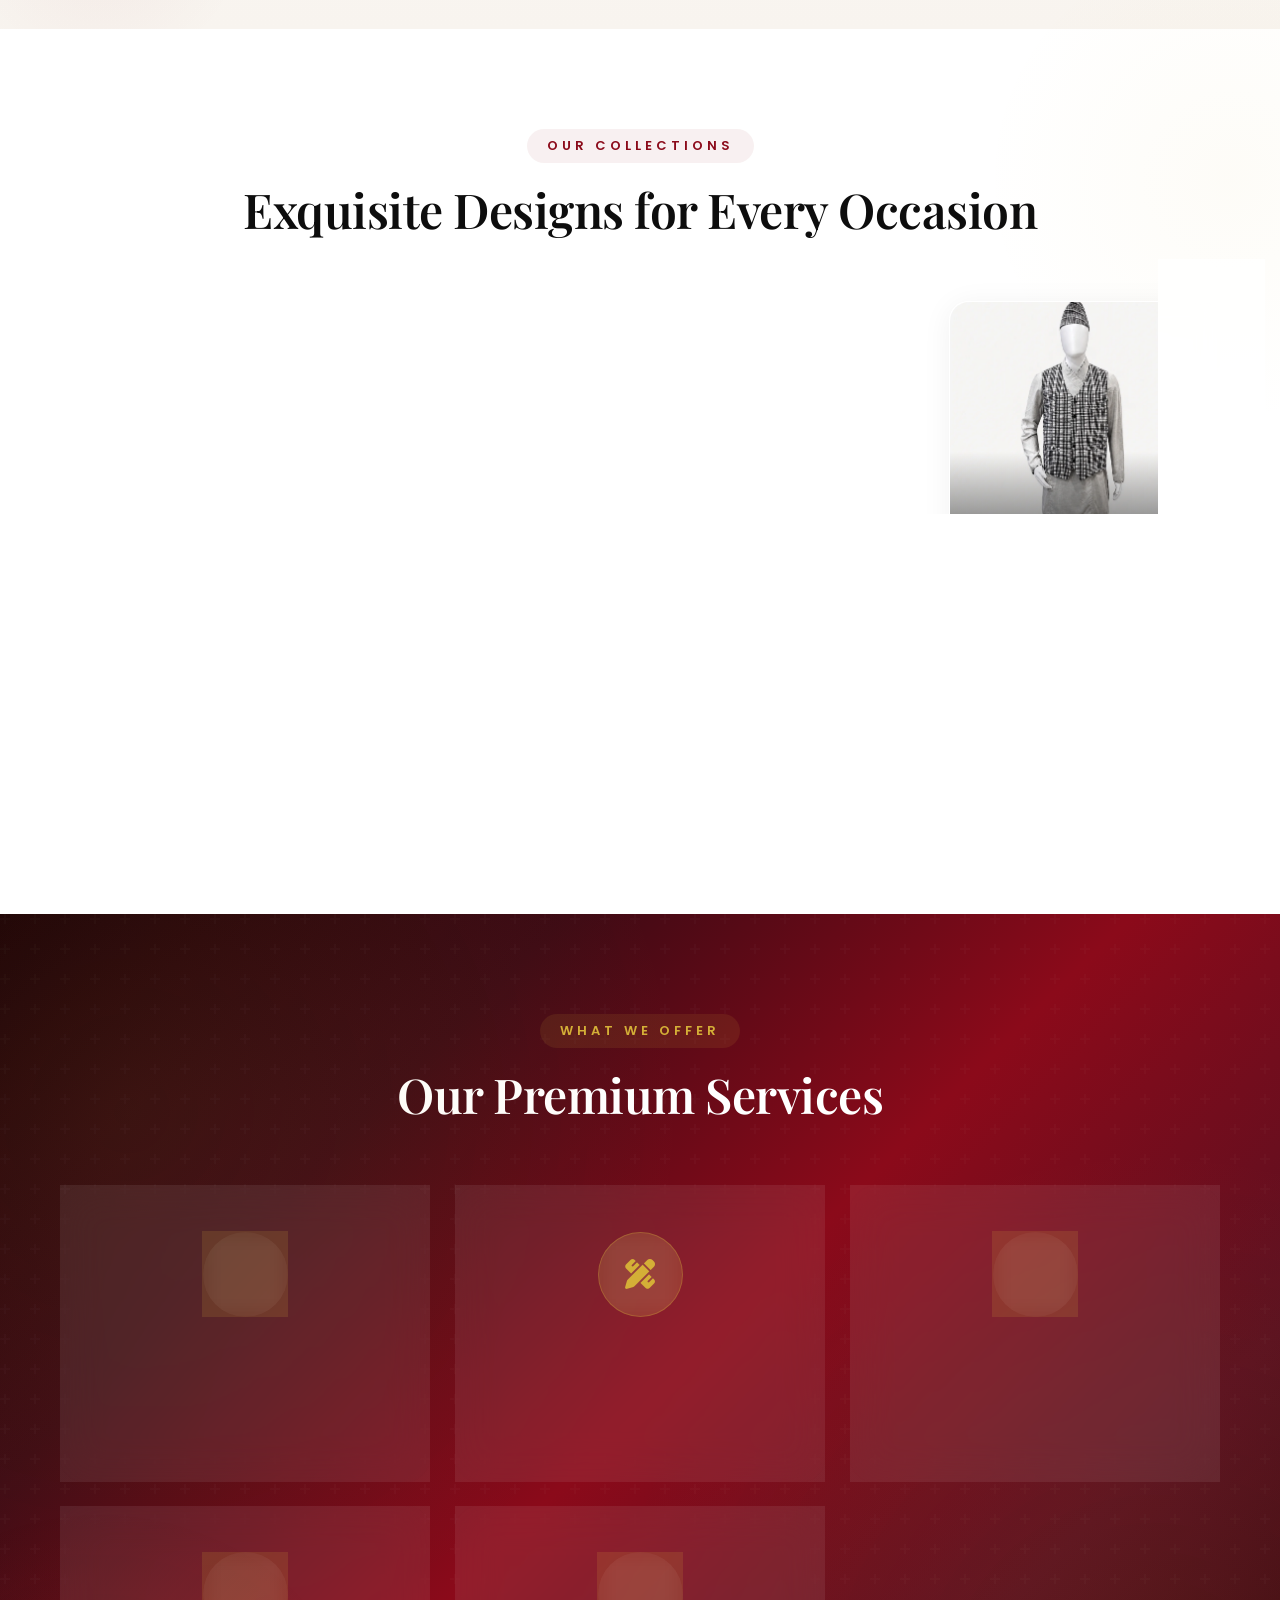
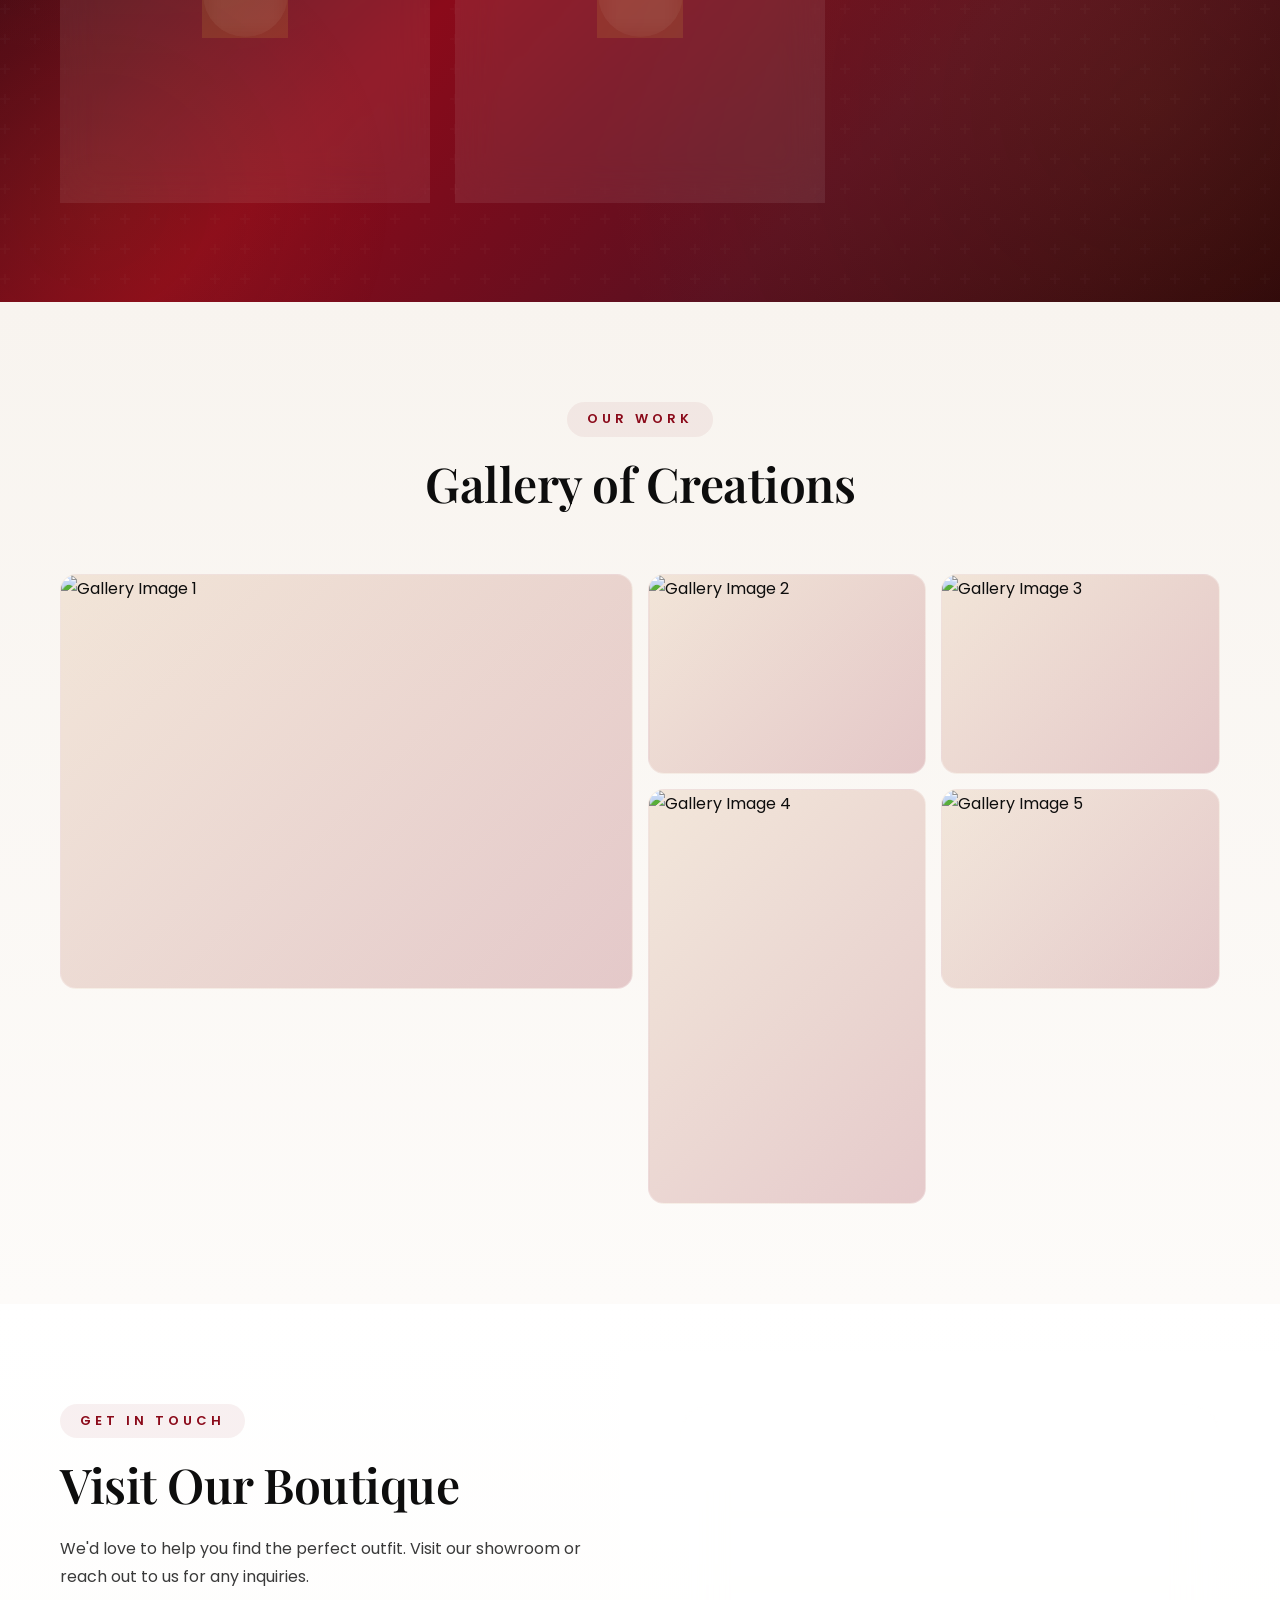
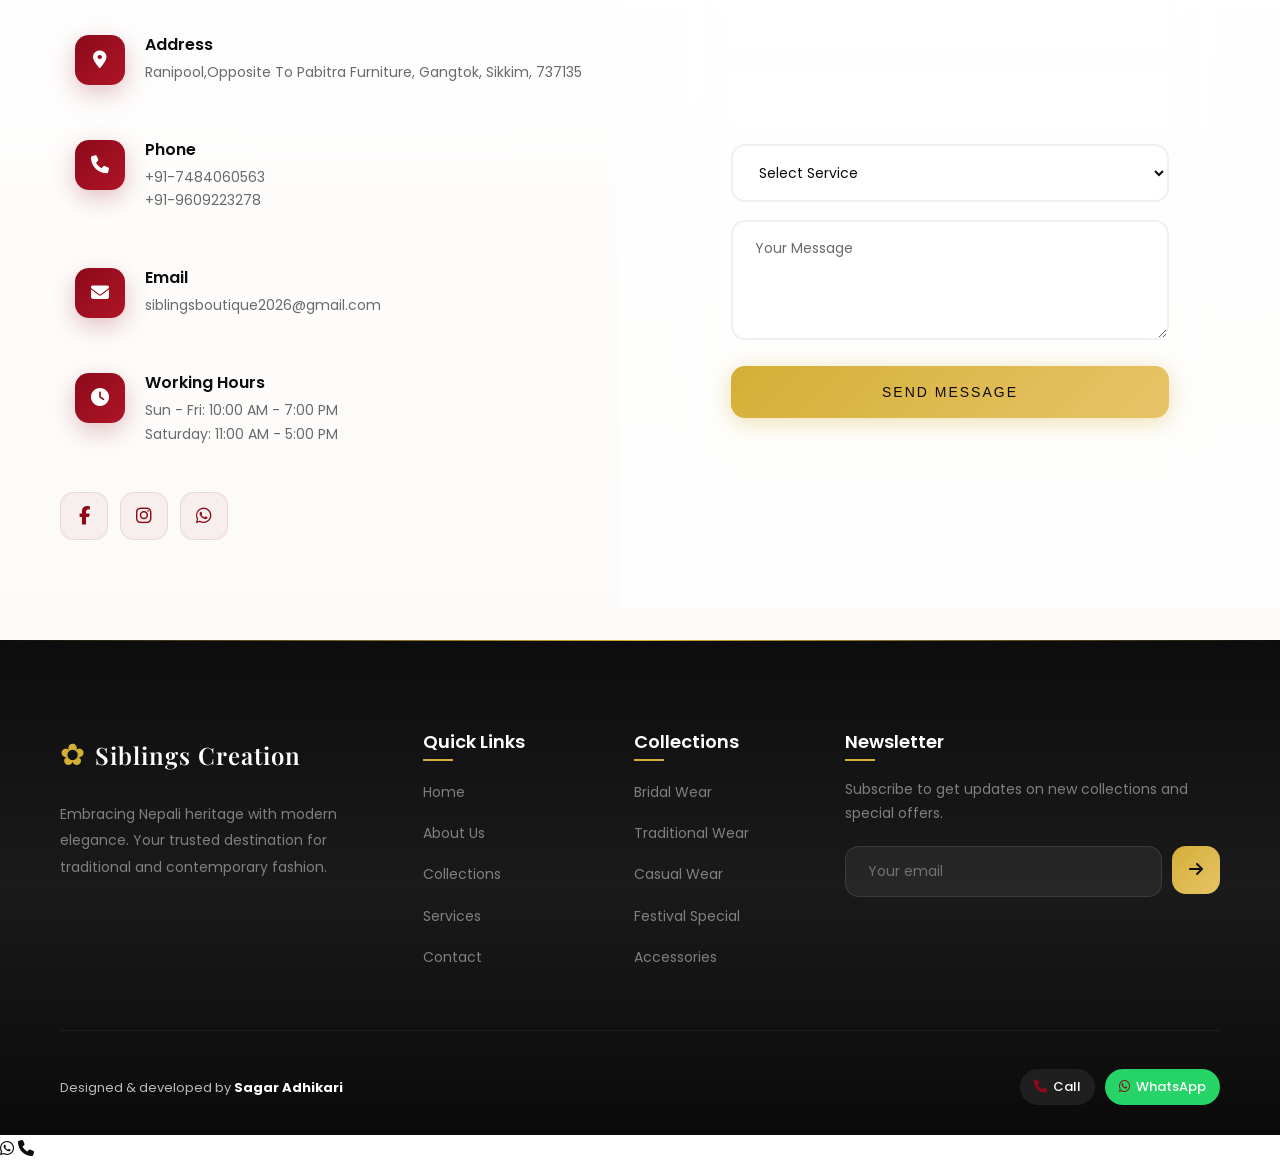
==== commit fce20d7c: "new data added" ====
--- a/index.html
+++ b/index.html
@@ -189,15 +189,15 @@
           <div class="collection-card">
             <div class="card-image">
               <img
-                src="./assets/images/collections/festival_1.webp"
+                src="./assets/images/collections/Daura Suruwal & Waistcoat Set Brown.webp"
                 alt="Festival special collection"
                 loading="lazy"
                 decoding="async"
               />
             </div>
             <div class="card-content">
-              <h3>Festival Special</h3>
-              <p>Celebrate Dashain, Tihar & special occasions in style</p>
+              <h3>Mens Collection</h3>
+              <p>Curated styles for the modern gentleman</p>
               <a href="/collection" class="card-link"
                 >View Collection <i class="fas fa-arrow-right"></i
               ></a>
